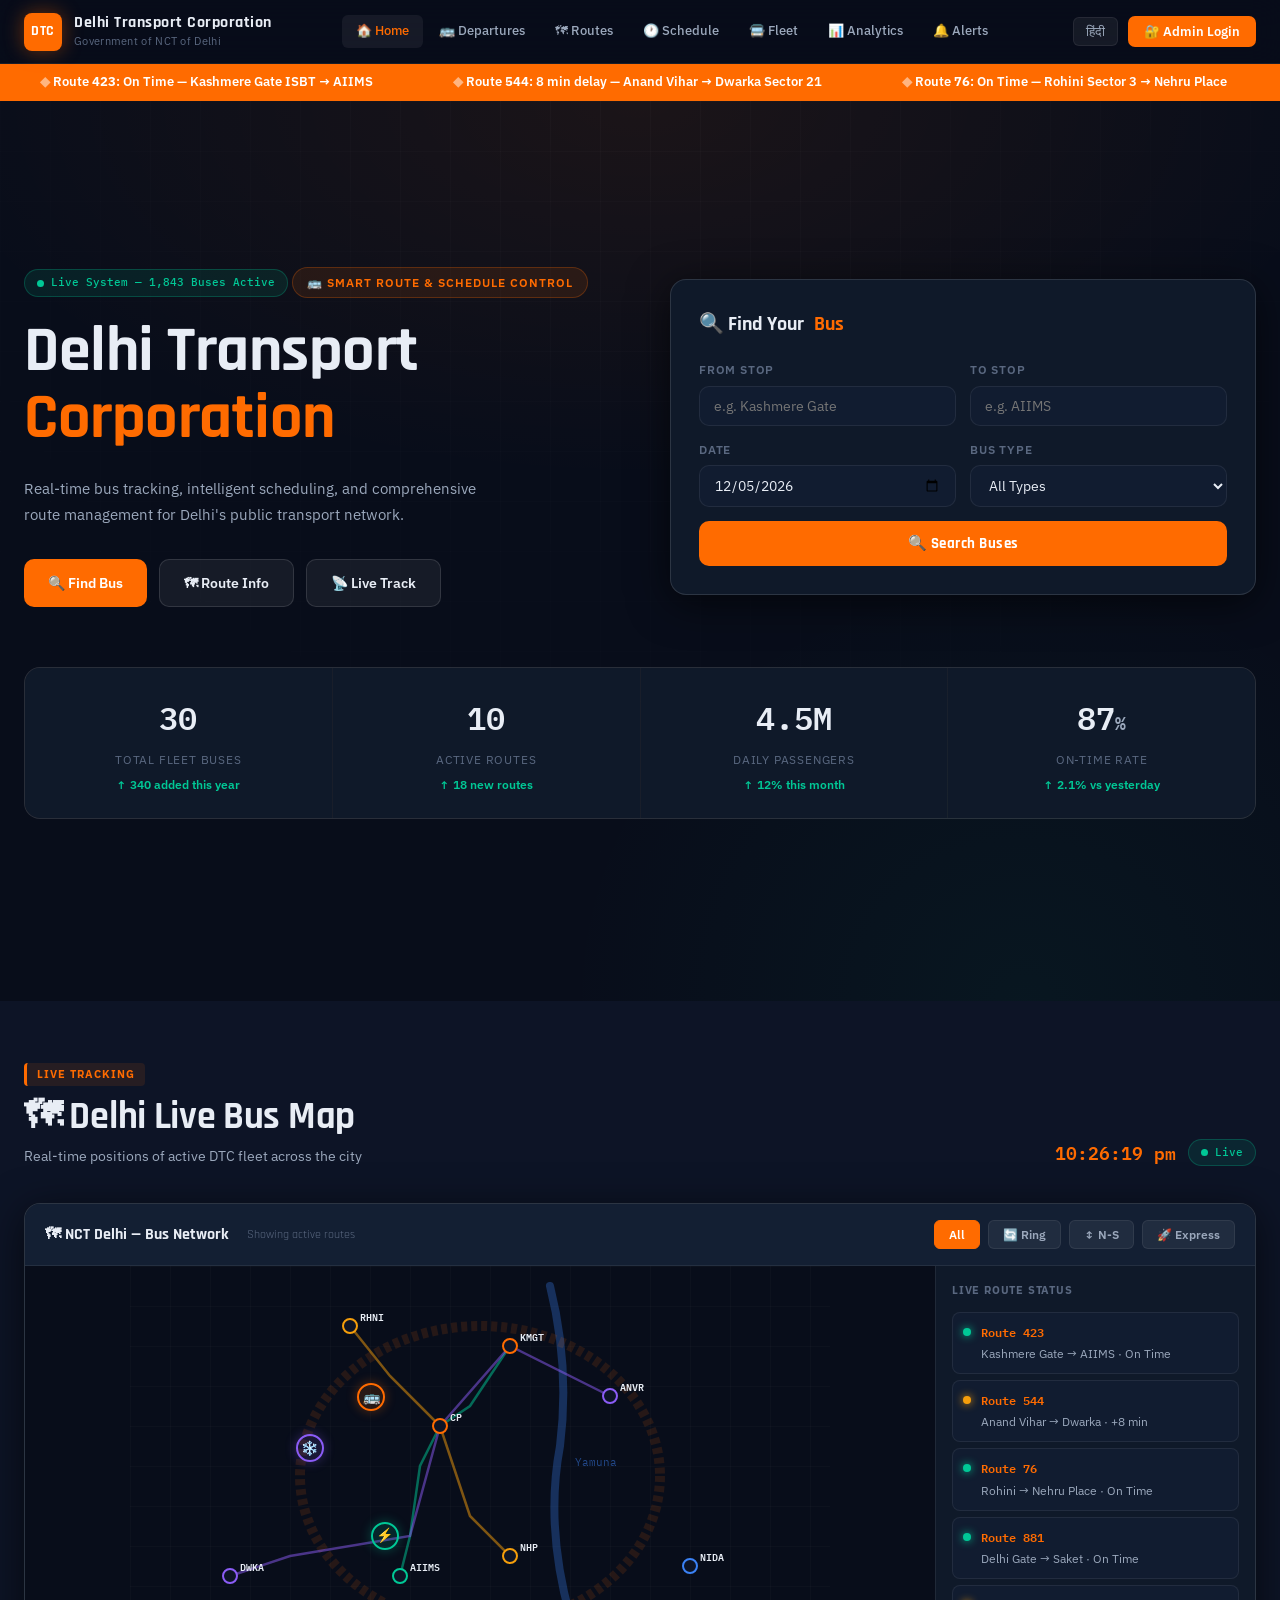
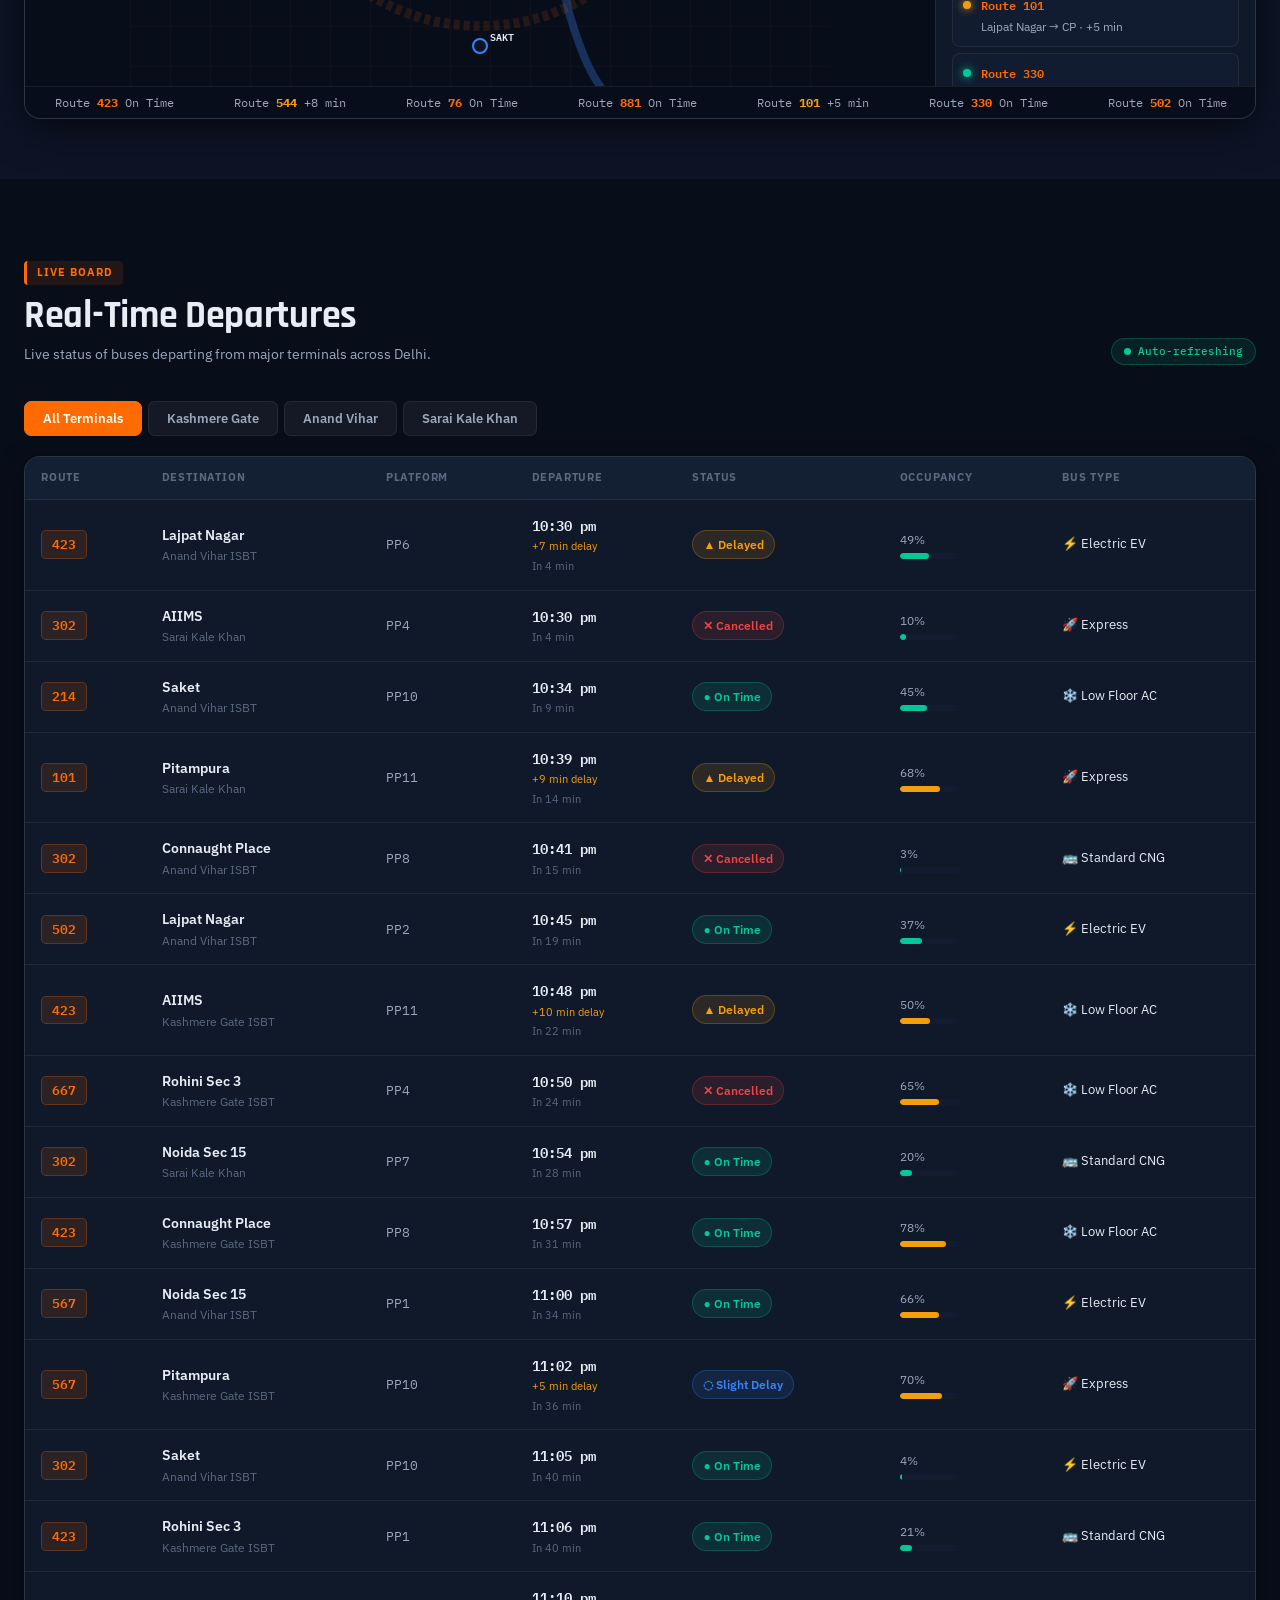
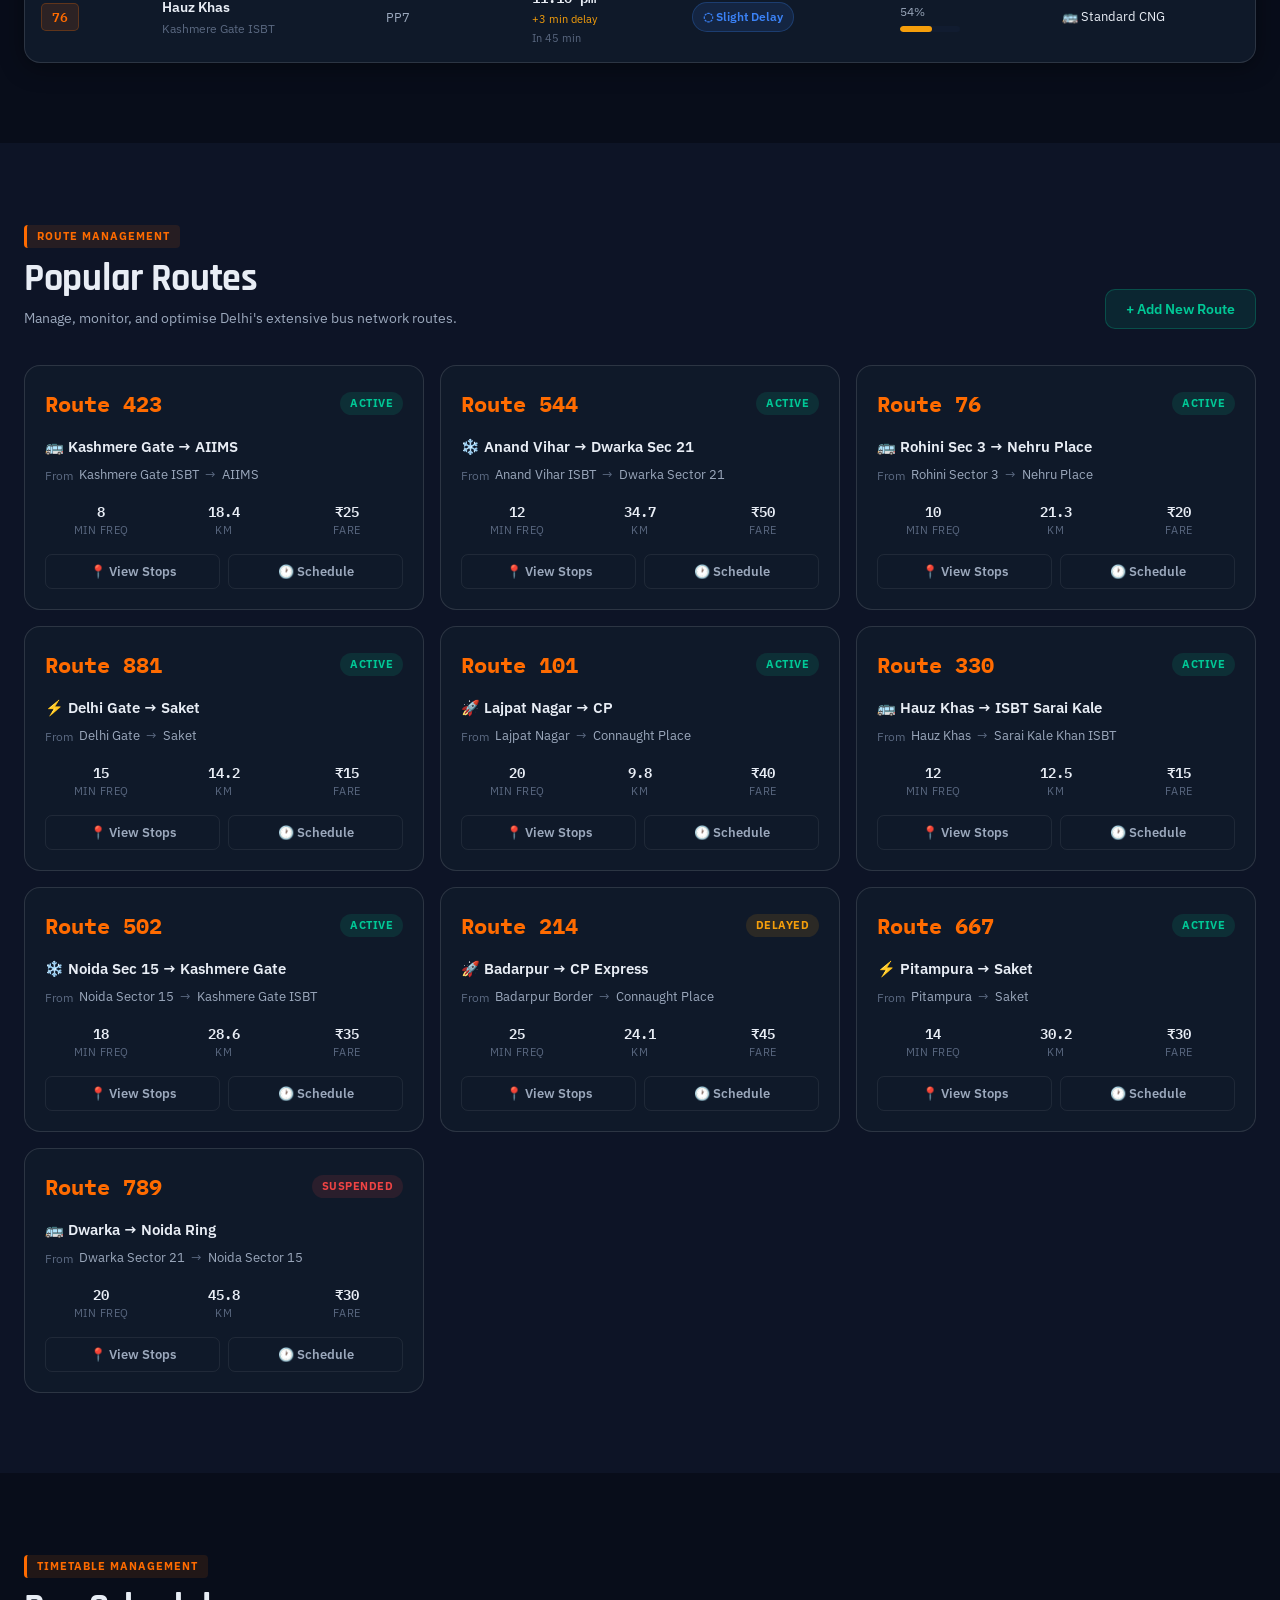
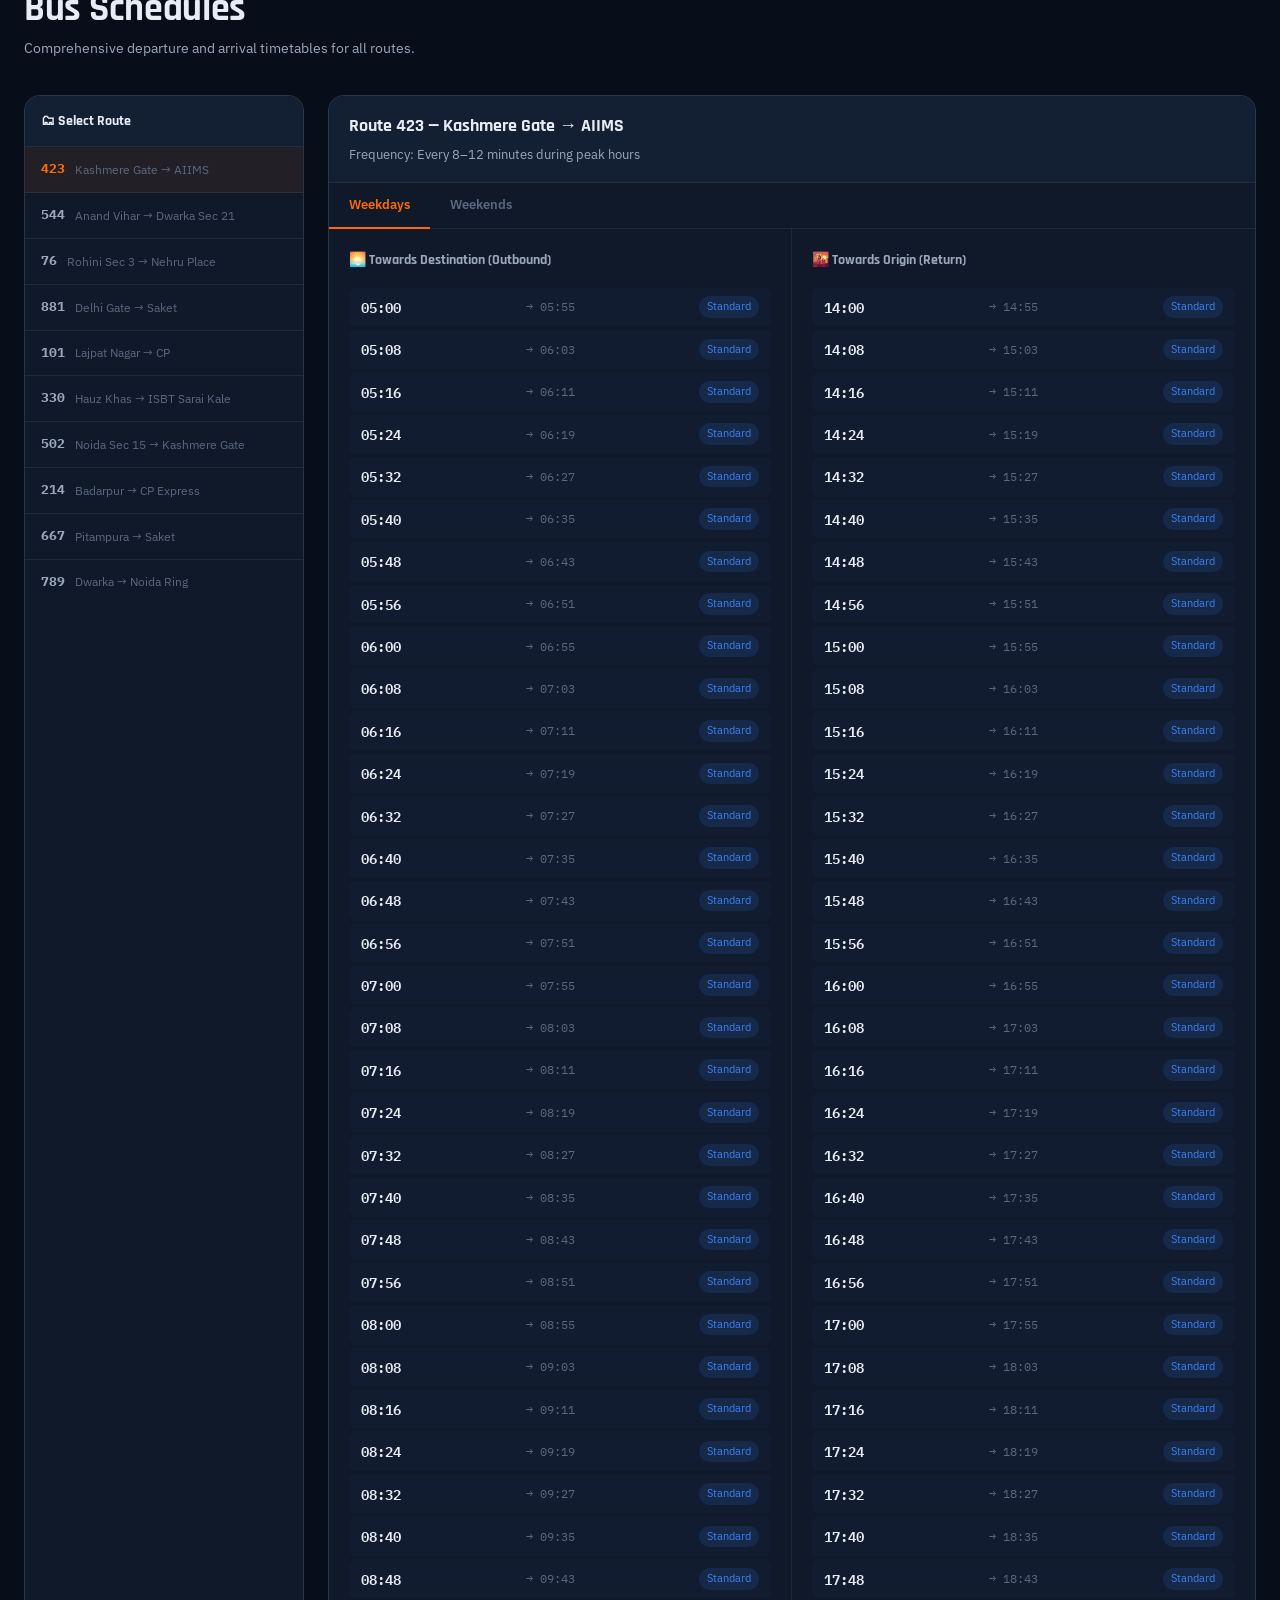
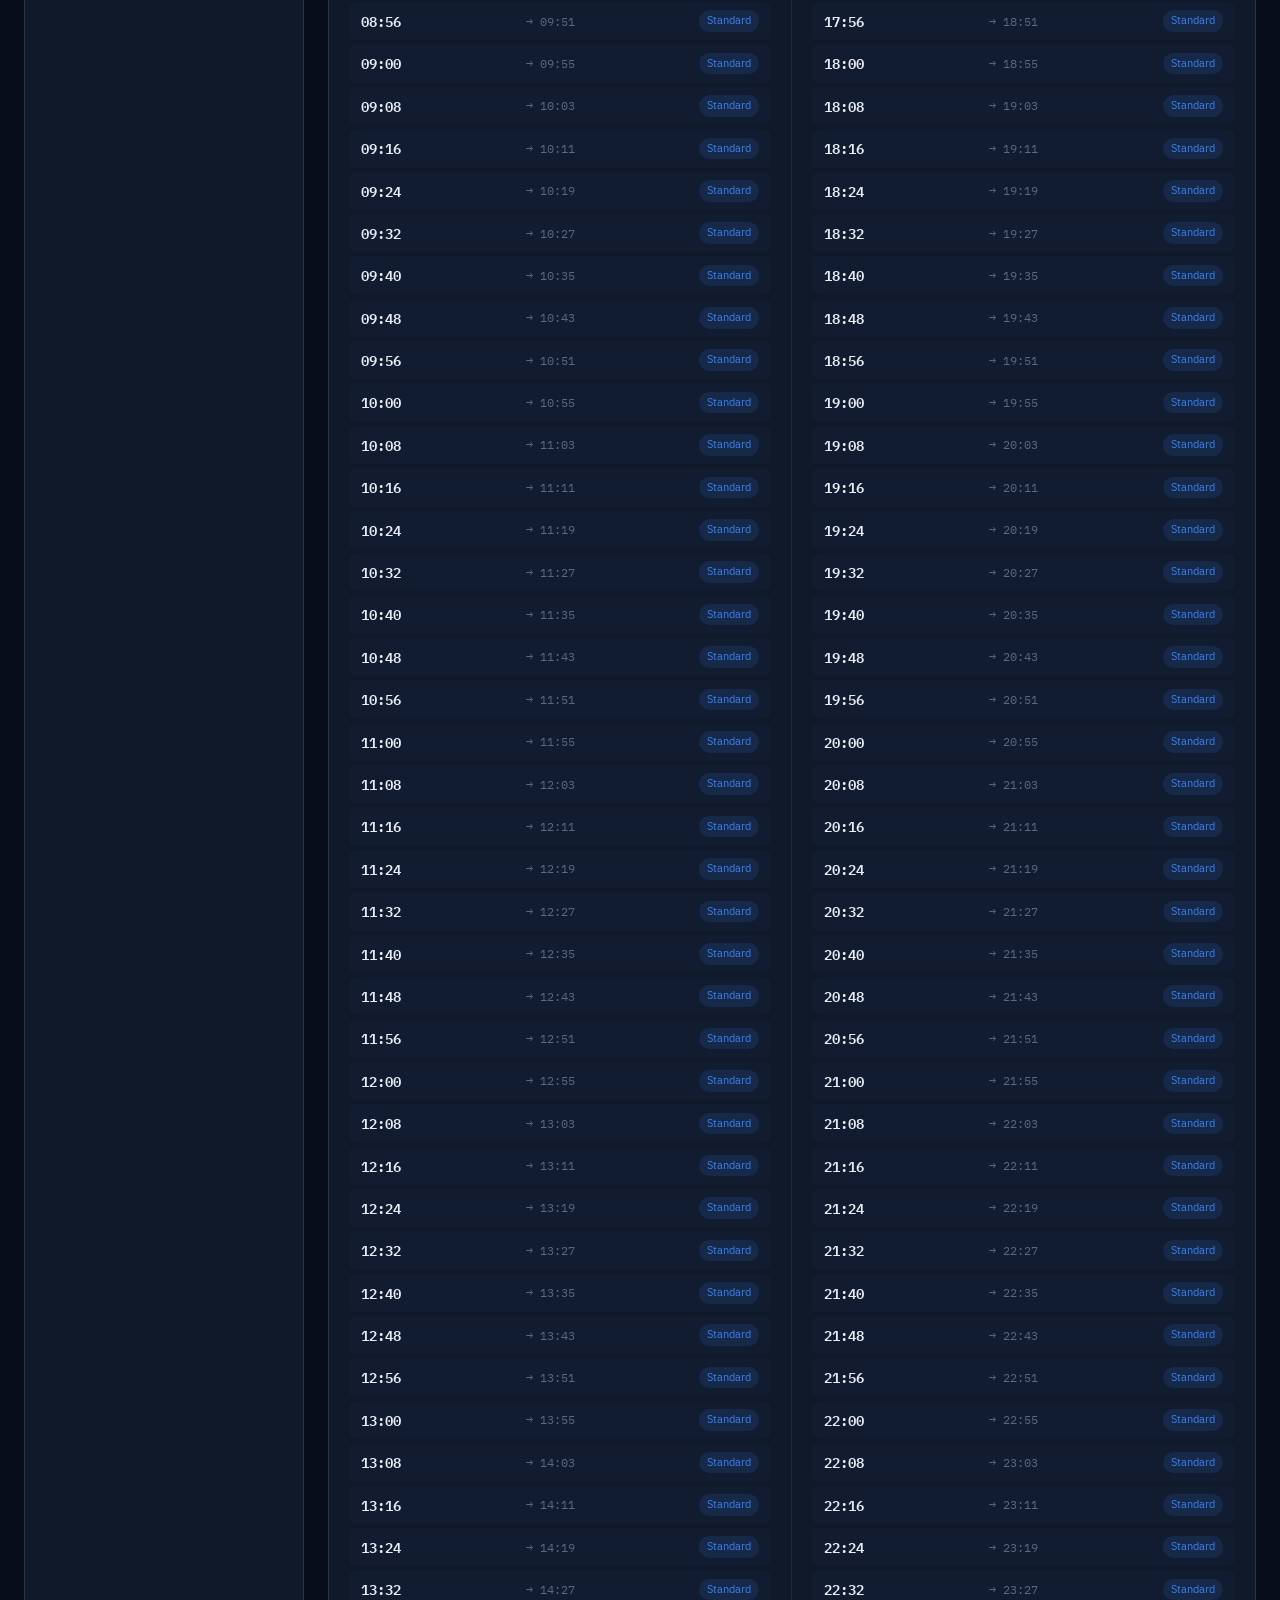
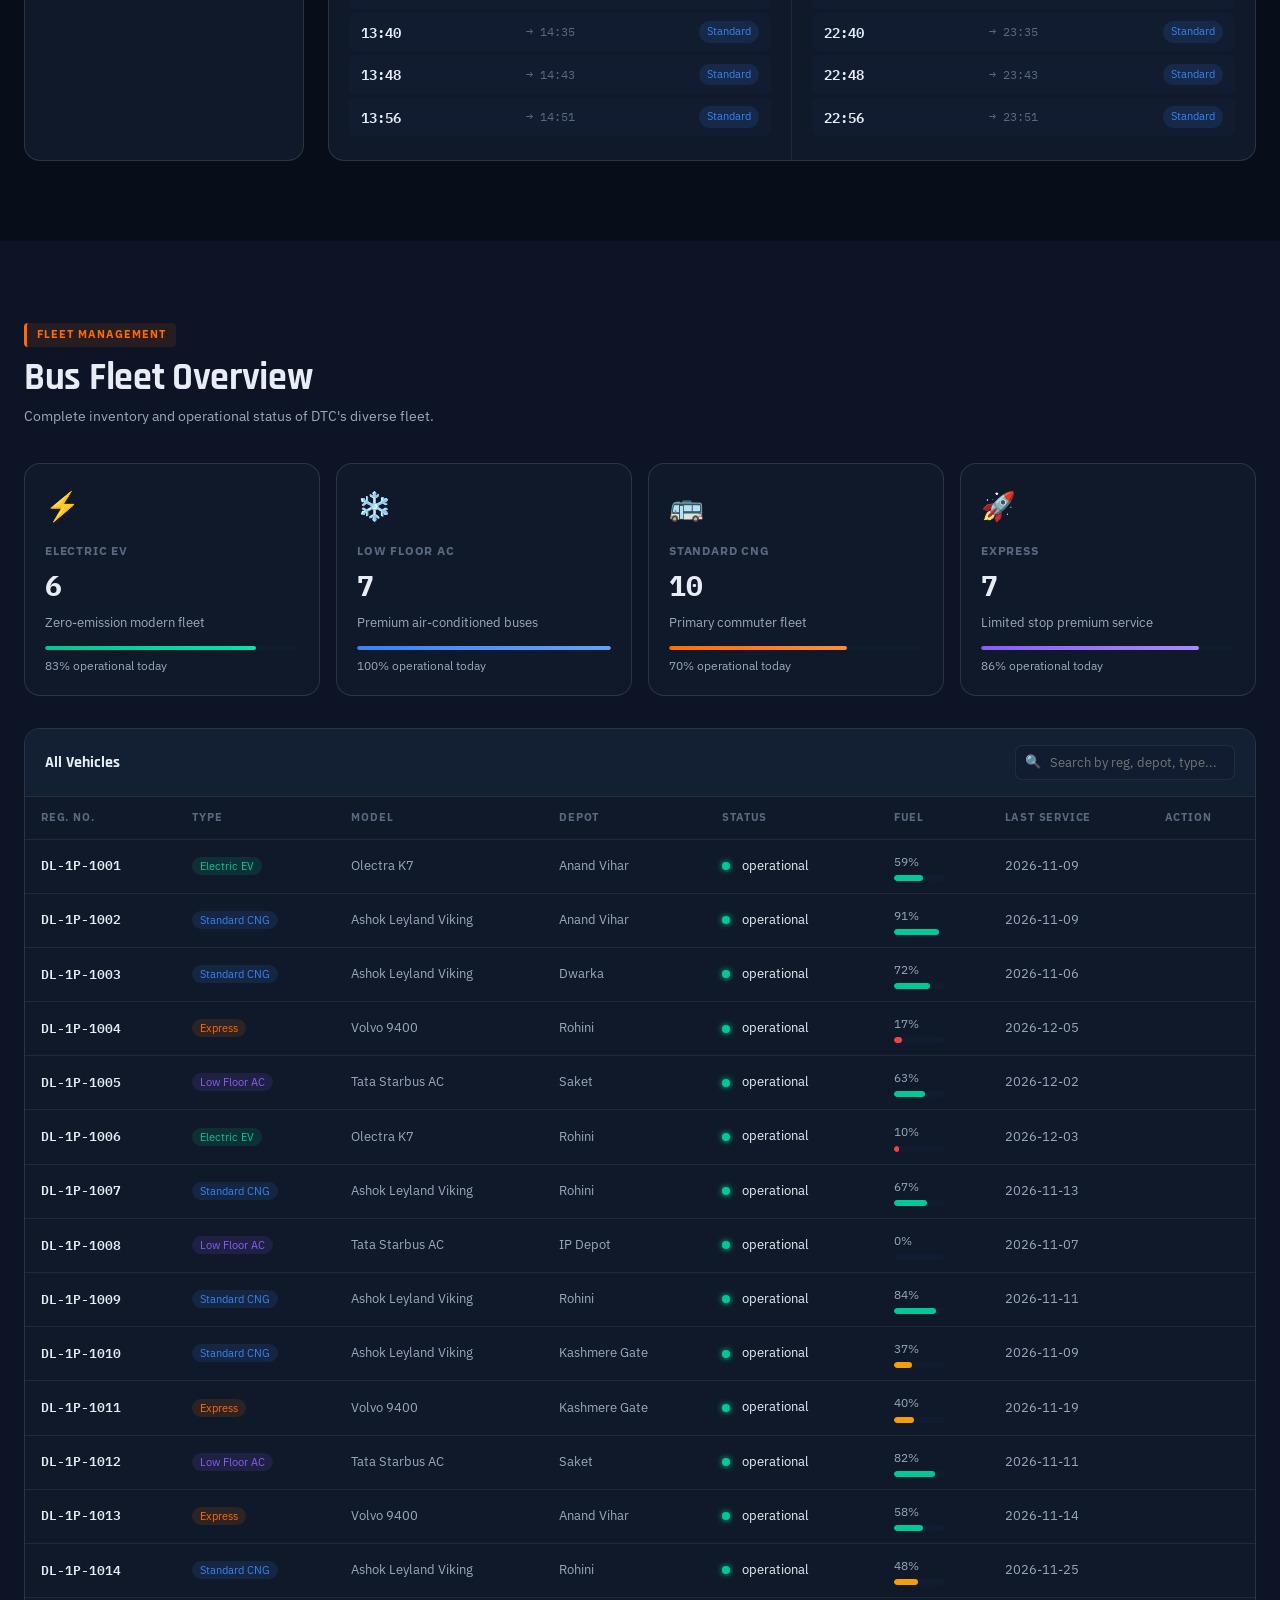
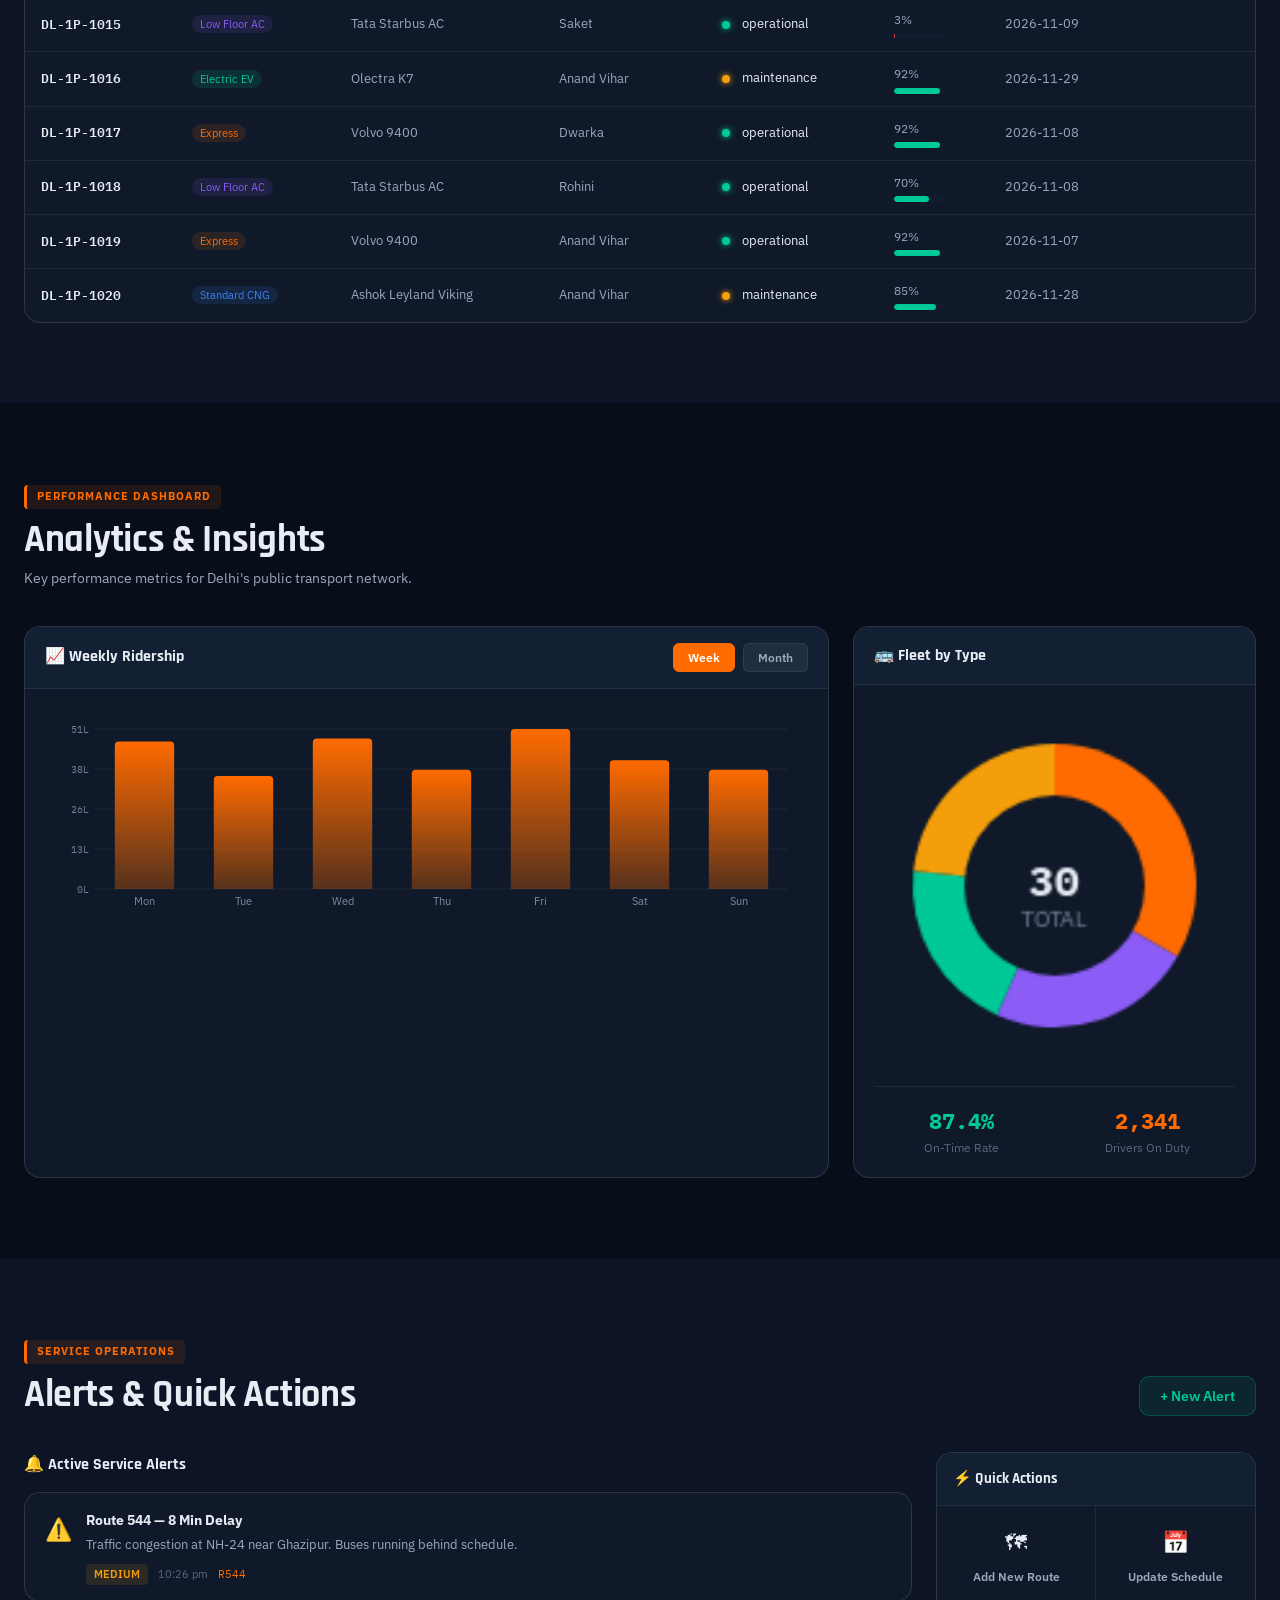
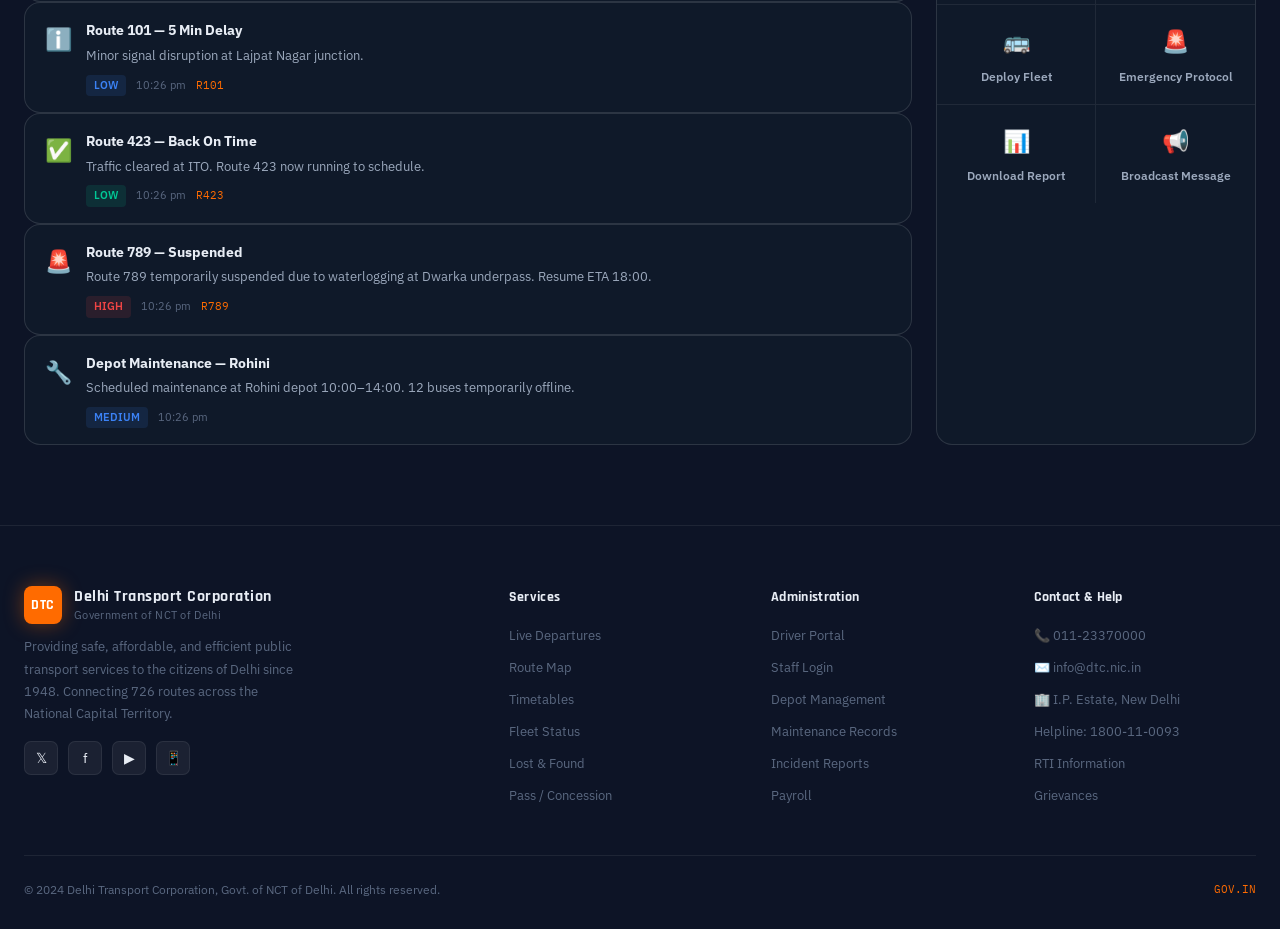
==== index.html @ 0e2fdb9a "Add files via upload" ====
<!DOCTYPE html>
<html lang="en">
<head>
  <meta charset="UTF-8">
  <meta name="viewport" content="width=device-width, initial-scale=1.0">
  <title>DTC — Delhi Transport Corporation | Route & Schedule Management</title>
  <link rel="stylesheet" href="styles.css">
  <link rel="icon" href="data:image/svg+xml,<svg xmlns='http://www.w3.org/2000/svg' viewBox='0 0 32 32'><rect width='32' height='32' rx='6' fill='%23FF6B00'/><text y='24' x='4' font-size='20' font-family='monospace' font-weight='bold' fill='white'>DT</text></svg>">
</head>
<body>

<!-- ── Admin Bar ─────────────────────────────────────────────── -->
<div id="adminBar" class="admin-bar">
  <span>🔓 Admin Mode Active — You have full edit access</span>
  <button class="btn-logout" onclick="logoutAdmin()">Log Out</button>
</div>

<!-- ── Navbar ───────────────────────────────────────────────── -->
<nav class="navbar">
  <div class="container">
    <a href="#hero" class="nav-brand">
      <div class="nav-logo">DTC</div>
      <div class="nav-title">
        <strong>Delhi Transport Corporation</strong>
        <span>Government of NCT of Delhi</span>
      </div>
    </a>

    <ul class="nav-links">
      <li><a href="#hero" class="active">🏠 Home</a></li>
      <li><a href="#departures">🚌 Departures</a></li>
      <li><a href="#routes">🗺 Routes</a></li>
      <li><a href="#schedule">🕐 Schedule</a></li>
      <li><a href="#fleet">🚍 Fleet</a></li>
      <li><a href="#analytics">📊 Analytics</a></li>
      <li><a href="#alerts-section">🔔 Alerts</a></li>
    </ul>

    <div class="nav-actions">
      <button class="btn-lang">हिंदी</button>
      <button class="btn-admin">🔐 Admin Login</button>
      <button class="hamburger" aria-label="Menu">
        <span></span><span></span><span></span>
      </button>
    </div>
  </div>
</nav>

<!-- ── Ticker ───────────────────────────────────────────────── -->
<div class="ticker-wrap" style="margin-top:64px">
  <div class="ticker-inner">
    <span class="ticker-item"><span class="ticker-sep">◆</span> Route <strong>423</strong>: On Time — Kashmere Gate ISBT → AIIMS</span>
    <span class="ticker-item"><span class="ticker-sep">◆</span> Route <strong>544</strong>: 8 min delay — Anand Vihar → Dwarka Sector 21</span>
    <span class="ticker-item"><span class="ticker-sep">◆</span> Route <strong>76</strong>: On Time — Rohini Sector 3 → Nehru Place</span>
    <span class="ticker-item"><span class="ticker-sep">◆</span> Route <strong>881</strong>: On Time — Delhi Gate → Saket</span>
    <span class="ticker-item"><span class="ticker-sep">◆</span> Route <strong>101</strong>: 5 min delay — Lajpat Nagar → Connaught Place</span>
    <span class="ticker-item"><span class="ticker-sep">◆</span> Route <strong>330</strong>: On Time — Hauz Khas → ISBT Sarai Kale Khan</span>
    <!-- duplicate for seamless loop -->
    <span class="ticker-item"><span class="ticker-sep">◆</span> Route <strong>423</strong>: On Time — Kashmere Gate ISBT → AIIMS</span>
    <span class="ticker-item"><span class="ticker-sep">◆</span> Route <strong>544</strong>: 8 min delay — Anand Vihar → Dwarka Sector 21</span>
    <span class="ticker-item"><span class="ticker-sep">◆</span> Route <strong>76</strong>: On Time — Rohini Sector 3 → Nehru Place</span>
    <span class="ticker-item"><span class="ticker-sep">◆</span> Route <strong>881</strong>: On Time — Delhi Gate → Saket</span>
    <span class="ticker-item"><span class="ticker-sep">◆</span> Route <strong>101</strong>: 5 min delay — Lajpat Nagar → Connaught Place</span>
    <span class="ticker-item"><span class="ticker-sep">◆</span> Route <strong>330</strong>: On Time — Hauz Khas → ISBT Sarai Kale Khan</span>
  </div>
</div>

<!-- ── Hero ─────────────────────────────────────────────────── -->
<section id="hero">
  <div class="hero-grid"></div>
  <div class="container hero-content" style="width:100%">
    <div class="hero-inner">
      <!-- Left -->
      <div>
        <div class="live-badge" style="margin-bottom:20px">
          <span class="live-dot"></span>
          Live System — 1,843 Buses Active
        </div>
        <div class="hero-label">🚌 Smart Route &amp; Schedule Control</div>
        <h1 class="hero-title">
          Delhi Transport<br><span>Corporation</span>
        </h1>
        <p class="hero-subtitle"> </p>
        <p class="hero-desc">Real-time bus tracking, intelligent scheduling, and comprehensive route management for Delhi's public transport network.</p>
        <div class="hero-btns">
          <a href="#departures" class="btn-primary">🔍 Find Bus</a>
          <a href="#routes"     class="btn-secondary">🗺 Route Info</a>
          <a href="#map-section" class="btn-secondary">📡 Live Track</a>
        </div>
      </div>

      <!-- Right: Search Card -->
      <div class="hero-search-card">
        <div class="search-card-title">🔍 Find Your <span>Bus</span></div>
        <div class="search-grid">
          <div class="form-group">
            <label class="form-label">From Stop</label>
            <input id="searchFrom" class="form-input" placeholder="e.g. Kashmere Gate" list="stopList">
          </div>
          <div class="form-group">
            <label class="form-label">To Stop</label>
            <input id="searchTo" class="form-input" placeholder="e.g. AIIMS" list="stopList">
          </div>
          <div class="form-group">
            <label class="form-label">Date</label>
            <input type="date" class="form-input" id="searchDate">
          </div>
          <div class="form-group">
            <label class="form-label">Bus Type</label>
            <select id="searchType" class="form-select">
              <option>All Types</option>
              <option>Low Floor AC</option>
              <option>Standard CNG</option>
              <option>Electric EV</option>
              <option>Express</option>
            </select>
          </div>
          <div class="form-group search-full">
            <button id="btnSearch" class="btn-search">🔍 Search Buses</button>
          </div>
        </div>
        <div id="searchResults"></div>
      </div>
    </div>

    <!-- Stats -->
    <div class="hero-stats">
      <div class="stat-item">
        <span class="stat-number" id="count-buses">0</span>
        <div class="stat-label">Total Fleet Buses</div>
        <div class="stat-change">↑ 340 added this year</div>
      </div>
      <div class="stat-item">
        <span class="stat-number" id="count-routes">0</span>
        <div class="stat-label">Active Routes</div>
        <div class="stat-change">↑ 18 new routes</div>
      </div>
      <div class="stat-item">
        <span class="stat-number" id="count-passengers">0</span>
        <div class="stat-label">Daily Passengers</div>
        <div class="stat-change">↑ 12% this month</div>
      </div>
      <div class="stat-item">
        <span class="stat-number">87<span style="font-size:18px;color:var(--text2)">%</span></span>
        <div class="stat-label">On-Time Rate</div>
        <div class="stat-change">↑ 2.1% vs yesterday</div>
      </div>
    </div>
  </div>
</section>

<!-- ── Live Map ──────────────────────────────────────────────── -->
<section id="map-section">
  <div class="container">
    <div class="section-header">
      <div>
        <div class="section-tag">Live Tracking</div>
        <h2 class="section-title">🗺 Delhi Live Bus Map</h2>
        <p class="section-sub">Real-time positions of active DTC fleet across the city</p>
      </div>
      <div style="display:flex;align-items:center;gap:12px">
        <span id="liveTime" style="font-family:var(--font-mono);font-size:18px;color:var(--primary);font-weight:600">--:--:--</span>
        <div class="live-badge"><span class="live-dot"></span>Live</div>
      </div>
    </div>

    <div class="map-container">
      <div class="map-header">
        <div class="map-title">🗺 NCT Delhi — Bus Network <span style="font-size:12px;color:var(--text3);font-weight:400;margin-left:8px">Showing active routes</span></div>
        <div class="map-controls">
          <button class="map-btn active" data-type="all">All</button>
          <button class="map-btn" data-type="ring">🔄 Ring</button>
          <button class="map-btn" data-type="ns">↕ N-S</button>
          <button class="map-btn" data-type="express">🚀 Express</button>
        </div>
      </div>

      <div class="map-body">
        <div id="dtcMap" style="position:relative"></div>
        <div class="map-sidebar">
          <div class="map-sidebar-title">Live Route Status</div>
          <div id="liveRouteList">
            <div class="live-route-item">
              <span class="route-dot dot-green"></span>
              <div>
                <div class="route-item-no">Route 423</div>
                <div class="route-item-info">Kashmere Gate → AIIMS · On Time</div>
              </div>
            </div>
            <div class="live-route-item">
              <span class="route-dot dot-yellow"></span>
              <div>
                <div class="route-item-no">Route 544</div>
                <div class="route-item-info">Anand Vihar → Dwarka · +8 min</div>
              </div>
            </div>
            <div class="live-route-item">
              <span class="route-dot dot-green"></span>
              <div>
                <div class="route-item-no">Route 76</div>
                <div class="route-item-info">Rohini → Nehru Place · On Time</div>
              </div>
            </div>
            <div class="live-route-item">
              <span class="route-dot dot-green"></span>
              <div>
                <div class="route-item-no">Route 881</div>
                <div class="route-item-info">Delhi Gate → Saket · On Time</div>
              </div>
            </div>
            <div class="live-route-item">
              <span class="route-dot dot-yellow"></span>
              <div>
                <div class="route-item-no">Route 101</div>
                <div class="route-item-info">Lajpat Nagar → CP · +5 min</div>
              </div>
            </div>
            <div class="live-route-item">
              <span class="route-dot dot-green"></span>
              <div>
                <div class="route-item-no">Route 330</div>
                <div class="route-item-info">Hauz Khas → SKK ISBT · On Time</div>
              </div>
            </div>
            <div class="live-route-item">
              <span class="route-dot dot-red"></span>
              <div>
                <div class="route-item-no">Route 789</div>
                <div class="route-item-info">Dwarka → Noida · Suspended</div>
              </div>
            </div>
          </div>
        </div>
      </div>

      <!-- Map ticker -->
      <div class="map-ticker">
        <div class="map-ticker-inner">
          <span class="map-ticker-item">Route <b>423</b> On Time</span>
          <span class="map-ticker-item delayed">Route <b>544</b> +8 min</span>
          <span class="map-ticker-item">Route <b>76</b> On Time</span>
          <span class="map-ticker-item">Route <b>881</b> On Time</span>
          <span class="map-ticker-item delayed">Route <b>101</b> +5 min</span>
          <span class="map-ticker-item">Route <b>330</b> On Time</span>
          <span class="map-ticker-item">Route <b>502</b> On Time</span>
          <span class="map-ticker-item">Route <b>667</b> On Time</span>
          <span class="map-ticker-item">Route <b>423</b> On Time</span>
          <span class="map-ticker-item delayed">Route <b>544</b> +8 min</span>
          <span class="map-ticker-item">Route <b>76</b> On Time</span>
          <span class="map-ticker-item">Route <b>881</b> On Time</span>
        </div>
      </div>
    </div>
  </div>
</section>

<!-- ── Departures ─────────────────────────────────────────────── -->
<section id="departures">
  <div class="container">
    <div class="section-header">
      <div>
        <div class="section-tag">Live Board</div>
        <h2 class="section-title">Real-Time Departures</h2>
        <p class="section-sub">Live status of buses departing from major terminals across Delhi.</p>
      </div>
      <div class="live-badge"><span class="live-dot"></span>Auto-refreshing</div>
    </div>

    <div class="tab-bar">
      <button class="tab-btn active" data-tab="All Terminals">All Terminals</button>
      <button class="tab-btn" data-tab="Kashmere Gate ISBT">Kashmere Gate</button>
      <button class="tab-btn" data-tab="Anand Vihar ISBT">Anand Vihar</button>
      <button class="tab-btn" data-tab="Sarai Kale Khan">Sarai Kale Khan</button>
    </div>

    <div class="dep-table-wrap">
      <table class="dep-table">
        <thead>
          <tr>
            <th>Route</th>
            <th>Destination</th>
            <th>Platform</th>
            <th>Departure</th>
            <th>Status</th>
            <th>Occupancy</th>
            <th>Bus Type</th>
          </tr>
        </thead>
        <tbody id="depTableBody">
          <tr><td colspan="7" style="text-align:center;padding:40px;color:var(--text3)">
            <div class="loading-spinner"></div>
          </td></tr>
        </tbody>
      </table>
    </div>
  </div>
</section>

<!-- ── Routes ────────────────────────────────────────────────── -->
<section id="routes">
  <div class="container">
    <div class="section-header">
      <div>
        <div class="section-tag">Route Management</div>
        <h2 class="section-title">Popular Routes</h2>
        <p class="section-sub">Manage, monitor, and optimise Delhi's extensive bus network routes.</p>
      </div>
      <button id="btnAddRoute" class="btn-add">+ Add New Route</button>
    </div>

    <div id="routesGrid" class="routes-grid">
      <div style="grid-column:1/-1;text-align:center;padding:40px">
        <div class="loading-spinner"></div>
      </div>
    </div>
  </div>
</section>

<!-- ── Schedule ───────────────────────────────────────────────── -->
<section id="schedule">
  <div class="container">
    <div class="section-header">
      <div>
        <div class="section-tag">Timetable Management</div>
        <h2 class="section-title">Bus Schedules</h2>
        <p class="section-sub">Comprehensive departure and arrival timetables for all routes.</p>
      </div>
    </div>

    <div class="schedule-wrap">
      <!-- Route Selector -->
      <div class="schedule-selector">
        <div class="schedule-selector-head">🗂 Select Route</div>
        <div id="scheduleRouteList"></div>
      </div>

      <!-- Schedule Panel -->
      <div class="schedule-panel">
        <div class="schedule-panel-head">
          <div class="schedule-panel-title" id="schedulePanelTitle">Route 423 — Kashmere Gate → AIIMS</div>
          <div class="schedule-panel-sub" id="schedulePanelSub">Frequency: Every 8–12 minutes during peak hours</div>
        </div>

        <div class="schedule-tabs">
          <div class="schedule-tab active" data-day="weekdays">Weekdays</div>
          <div class="schedule-tab" data-day="weekends">Weekends</div>
        </div>

        <div class="schedule-grid-wrap">
          <div class="schedule-col">
            <div class="schedule-col-title">🌅 Towards Destination (Outbound)</div>
            <div id="schedSouthbound"></div>
          </div>
          <div class="schedule-col">
            <div class="schedule-col-title">🌇 Towards Origin (Return)</div>
            <div id="schedNorthbound"></div>
          </div>
        </div>
      </div>
    </div>
  </div>
</section>

<!-- ── Fleet ──────────────────────────────────────────────────── -->
<section id="fleet">
  <div class="container">
    <div class="section-header">
      <div>
        <div class="section-tag">Fleet Management</div>
        <h2 class="section-title">Bus Fleet Overview</h2>
        <p class="section-sub">Complete inventory and operational status of DTC's diverse fleet.</p>
      </div>
    </div>

    <!-- Fleet Summary Cards -->
    <div id="fleetSummary" class="fleet-summary"></div>

    <!-- Bus Table -->
    <div class="fleet-table-wrap">
      <div class="fleet-table-header">
        <div class="fleet-table-title">All Vehicles</div>
        <div class="search-input-wrap">
          <input id="busSearch" type="text" placeholder="Search by reg, depot, type...">
        </div>
      </div>
      <div style="overflow-x:auto">
        <table class="bus-table">
          <thead>
            <tr>
              <th>Reg. No.</th>
              <th>Type</th>
              <th>Model</th>
              <th>Depot</th>
              <th>Status</th>
              <th>Fuel</th>
              <th>Last Service</th>
              <th>Action</th>
            </tr>
          </thead>
          <tbody id="busTableBody"></tbody>
        </table>
      </div>
    </div>
  </div>
</section>

<!-- ── Analytics ─────────────────────────────────────────────── -->
<section id="analytics">
  <div class="container">
    <div class="section-header">
      <div>
        <div class="section-tag">Performance Dashboard</div>
        <h2 class="section-title">Analytics &amp; Insights</h2>
        <p class="section-sub">Key performance metrics for Delhi's public transport network.</p>
      </div>
    </div>

    <div class="analytics-grid">
      <!-- Bar Chart -->
      <div class="analytics-card">
        <div class="analytics-card-head">
          <div class="analytics-card-title">📈 Weekly Ridership</div>
          <div style="display:flex;gap:8px">
            <button class="map-btn active">Week</button>
            <button class="map-btn">Month</button>
          </div>
        </div>
        <div class="analytics-card-body">
          <canvas id="ridershipChart" height="220"></canvas>
        </div>
      </div>

      <!-- Donut Chart -->
      <div class="analytics-card">
        <div class="analytics-card-head">
          <div class="analytics-card-title">🚌 Fleet by Type</div>
        </div>
        <div class="analytics-card-body">
          <div class="donut-wrap">
            <canvas id="donutChart" width="140" height="140" style="flex-shrink:0"></canvas>
            <div class="donut-legend" id="donutLegend"></div>
          </div>

          <!-- Mini stats -->
          <div style="display:grid;grid-template-columns:1fr 1fr;gap:12px;margin-top:20px;border-top:1px solid var(--border);padding-top:16px">
            <div style="text-align:center">
              <div style="font-family:var(--font-mono);font-size:22px;font-weight:700;color:var(--green)">87.4%</div>
              <div style="font-size:12px;color:var(--text3)">On-Time Rate</div>
            </div>
            <div style="text-align:center">
              <div style="font-family:var(--font-mono);font-size:22px;font-weight:700;color:var(--primary)">2,341</div>
              <div style="font-size:12px;color:var(--text3)">Drivers On Duty</div>
            </div>
          </div>
        </div>
      </div>
    </div>
  </div>
</section>

<!-- ── Alerts ─────────────────────────────────────────────────── -->
<section id="alerts-section">
  <div class="container">
    <div class="section-header">
      <div>
        <div class="section-tag">Service Operations</div>
        <h2 class="section-title">Alerts &amp; Quick Actions</h2>
      </div>
      <button id="btnNewAlert" class="btn-add">+ New Alert</button>
    </div>

    <div class="alerts-layout">
      <!-- Active Alerts -->
      <div>
        <div style="font-family:var(--font-head);font-size:16px;font-weight:700;margin-bottom:14px">
          🔔 Active Service Alerts
        </div>
        <div id="alertsList"></div>
      </div>

      <!-- Quick Actions -->
      <div class="quick-actions">
        <div class="qa-head">⚡ Quick Actions</div>
        <div class="qa-grid">
          <div class="qa-item" onclick="document.getElementById('btnAddRoute').click()">
            <div class="qa-icon">🗺</div>
            <div class="qa-label">Add New Route</div>
          </div>
          <div class="qa-item" onclick="document.querySelector('#schedule')?.scrollIntoView({behavior:'scroll'})">
            <div class="qa-icon">📅</div>
            <div class="qa-label">Update Schedule</div>
          </div>
          <div class="qa-item" onclick="showToast('Fleet deployment panel — Coming soon','info')">
            <div class="qa-icon">🚌</div>
            <div class="qa-label">Deploy Fleet</div>
          </div>
          <div class="qa-item" onclick="showToast('Emergency protocol activated 🚨','error')">
            <div class="qa-icon">🚨</div>
            <div class="qa-label">Emergency Protocol</div>
          </div>
          <div class="qa-item" onclick="showToast('Generating report...','info')">
            <div class="qa-icon">📊</div>
            <div class="qa-label">Download Report</div>
          </div>
          <div class="qa-item" onclick="document.getElementById('btnNewAlert').click()">
            <div class="qa-icon">📢</div>
            <div class="qa-label">Broadcast Message</div>
          </div>
        </div>
      </div>
    </div>
  </div>
</section>

<!-- ── Footer ──────────────────────────────────────────────── -->
<footer>
  <div class="container">
    <div class="footer-grid">
      <div class="footer-brand">
        <div class="nav-brand" style="margin-bottom:0">
          <div class="nav-logo">DTC</div>
          <div class="nav-title">
            <strong>Delhi Transport Corporation</strong>
            <span>Government of NCT of Delhi</span>
          </div>
        </div>
        <p>Providing safe, affordable, and efficient public transport services to the citizens of Delhi since 1948. Connecting 726 routes across the National Capital Territory.</p>
        <div class="footer-social">
          <div class="social-btn">𝕏</div>
          <div class="social-btn">f</div>
          <div class="social-btn">▶</div>
          <div class="social-btn">📱</div>
        </div>
      </div>

      <div class="footer-col">
        <h4>Services</h4>
        <ul>
          <li><a href="#departures">Live Departures</a></li>
          <li><a href="#routes">Route Map</a></li>
          <li><a href="#schedule">Timetables</a></li>
          <li><a href="#fleet">Fleet Status</a></li>
          <li><a href="#">Lost &amp; Found</a></li>
          <li><a href="#">Pass / Concession</a></li>
        </ul>
      </div>

      <div class="footer-col">
        <h4>Administration</h4>
        <ul>
          <li><a href="#">Driver Portal</a></li>
          <li><a href="#">Staff Login</a></li>
          <li><a href="#">Depot Management</a></li>
          <li><a href="#">Maintenance Records</a></li>
          <li><a href="#">Incident Reports</a></li>
          <li><a href="#">Payroll</a></li>
        </ul>
      </div>

      <div class="footer-col">
        <h4>Contact &amp; Help</h4>
        <ul>
          <li><a href="tel:01123370000">📞 011-23370000</a></li>
          <li><a href="mailto:info@dtc.nic.in">✉️ info@dtc.nic.in</a></li>
          <li><a href="#">🏢 I.P. Estate, New Delhi</a></li>
          <li><a href="#">Helpline: 1800-11-0093</a></li>
          <li><a href="#">RTI Information</a></li>
          <li><a href="#">Grievances</a></li>
        </ul>
      </div>
    </div>

    <div class="footer-bottom">
      <span>© 2024 Delhi Transport Corporation, Govt. of NCT of Delhi. All rights reserved.</span>
      <span style="color:var(--primary);font-family:var(--font-mono);font-size:11px">GOV.IN</span>
    </div>
  </div>
</footer>

<!-- ── Admin Login Modal ────────────────────────────────────── -->
<div id="adminModalOverlay" class="modal-overlay">
  <div class="modal" style="max-width:400px">
    <div class="modal-header">
      <div class="modal-title">Admin Login</div>
      <button class="modal-close" data-modal="adminModal">✕</button>
    </div>
    <div class="modal-body">
      <div class="admin-logo">
        <div class="nav-logo" style="width:56px;height:56px;font-size:18px;margin:0 auto 10px">DTC</div>
        <p>Secure Administrator Access<br>
          <span style="font-size:11px;color:var(--text3);font-family:var(--font-mono)">demo: admin / dtc2024</span>
        </p>
      </div>
      <div class="form-row">
        <label>Username</label>
        <input id="adminUser" type="text" placeholder="Enter username" value="admin">
      </div>
      <div class="form-row">
        <label>Password</label>
        <input id="adminPass" type="password" placeholder="Enter password" value="dtc2024">
      </div>
      <button id="btnAdminLogin" class="btn-login">🔐 Sign In</button>
    </div>
  </div>
</div>

<!-- ── Route CRUD Modal ─────────────────────────────────────── -->
<div id="routeModalOverlay" class="modal-overlay">
  <div class="modal modal-wide">
    <div class="modal-header">
      <div class="modal-title" id="routeModalTitle">Add New Route</div>
      <button class="modal-close" data-modal="routeModal">✕</button>
    </div>
    <div class="modal-body">
      <div id="routeForm"></div>
    </div>
  </div>
</div>

<!-- ── Alert Modal ─────────────────────────────────────────── -->
<div id="alertModalOverlay" class="modal-overlay">
  <div class="modal" style="max-width:460px">
    <div class="modal-header">
      <div class="modal-title">Post New Alert</div>
      <button class="modal-close" data-modal="alertModal">✕</button>
    </div>
    <div class="modal-body">
      <div id="alertForm"></div>
    </div>
  </div>
</div>

<!-- ── Toast Container ─────────────────────────────────────── -->
<div id="toastWrap" class="toast-wrap"></div>

<!-- ── Datalist for stops ──────────────────────────────────── -->
<datalist id="stopList">
  <option value="Kashmere Gate ISBT">
  <option value="Connaught Place">
  <option value="AIIMS">
  <option value="Anand Vihar ISBT">
  <option value="Dwarka Sector 21">
  <option value="Saket">
  <option value="Rohini Sector 3">
  <option value="Nehru Place">
  <option value="Sarai Kale Khan ISBT">
  <option value="Hauz Khas">
  <option value="Lajpat Nagar">
  <option value="Delhi Gate">
  <option value="Noida Sector 15">
  <option value="Pitampura">
  <option value="Badarpur Border">
</datalist>

<!-- ── Scripts ────────────────────────────────────────────── -->
<script src="db.js"></script>
<script src="app.js"></script>
<script>
  // Set today's date in search
  document.getElementById('searchDate').valueAsDate = new Date();
</script>
</body>
</html>
---- styles.css ----
/* ── Google Fonts ──────────────────────────────────────────────── */
@import url('https://fonts.googleapis.com/css2?family=Rajdhani:wght@400;500;600;700&family=IBM+Plex+Mono:wght@400;500;600&family=IBM+Plex+Sans:wght@300;400;500;600&display=swap');

/* ── CSS Variables ─────────────────────────────────────────────── */
:root {
  --bg:         #080d1a;
  --bg2:        #0d1426;
  --bg3:        #111c30;
  --card:       #0f1929;
  --card2:      #131f33;
  --border:     rgba(255,255,255,0.07);
  --border2:    rgba(255,255,255,0.12);
  --primary:    #FF6B00;
  --primary2:   #FF8C38;
  --green:      #00C896;
  --green2:     #00e6ac;
  --blue:       #3B82F6;
  --yellow:     #F59E0B;
  --red:        #EF4444;
  --purple:     #8B5CF6;
  --text:       #E8EDF5;
  --text2:      #9BA8BC;
  --text3:      #5A6880;
  --font-head:  'Rajdhani', sans-serif;
  --font-mono:  'IBM Plex Mono', monospace;
  --font-body:  'IBM Plex Sans', sans-serif;
  --radius:     10px;
  --radius2:    16px;
  --shadow:     0 4px 24px rgba(0,0,0,0.4);
  --shadow2:    0 8px 40px rgba(0,0,0,0.6);
  --transition: all 0.25s cubic-bezier(0.4,0,0.2,1);
}

/* ── Reset & Base ──────────────────────────────────────────────── */
*, *::before, *::after { box-sizing: border-box; margin: 0; padding: 0; }

html { scroll-behavior: smooth; }

body {
  background: var(--bg);
  color: var(--text);
  font-family: var(--font-body);
  font-size: 15px;
  line-height: 1.6;
  overflow-x: hidden;
}

::-webkit-scrollbar { width: 6px; }
::-webkit-scrollbar-track { background: var(--bg2); }
::-webkit-scrollbar-thumb { background: var(--bg3); border-radius: 99px; }
::-webkit-scrollbar-thumb:hover { background: var(--primary); }

a { color: inherit; text-decoration: none; }
button { cursor: pointer; border: none; background: none; font-family: var(--font-body); }
input, select, textarea { font-family: var(--font-body); }

/* ── Layout ────────────────────────────────────────────────────── */
.container { max-width: 1280px; margin: 0 auto; padding: 0 24px; }
section { padding: 80px 0; }

/* ── Navbar ────────────────────────────────────────────────────── */
.navbar {
  position: fixed; top: 0; left: 0; right: 0; z-index: 1000;
  background: rgba(8,13,26,0.92);
  backdrop-filter: blur(16px);
  border-bottom: 1px solid var(--border);
  height: 64px;
  display: flex; align-items: center;
}

.navbar .container {
  display: flex; align-items: center; gap: 0; width: 100%;
  max-width: 1280px; margin: 0 auto; padding: 0 24px;
}

.nav-brand {
  display: flex; align-items: center; gap: 12px;
  text-decoration: none; color: var(--text); flex-shrink: 0;
}

.nav-logo {
  width: 38px; height: 38px; border-radius: 8px;
  background: var(--primary);
  display: flex; align-items: center; justify-content: center;
  font-family: var(--font-head); font-weight: 700; font-size: 14px;
  color: white; letter-spacing: 0.5px;
  box-shadow: 0 0 20px rgba(255,107,0,0.4);
}

.nav-title { line-height: 1.1; }
.nav-title strong { display: block; font-family: var(--font-head); font-size: 16px; font-weight: 700; letter-spacing: 0.5px; }
.nav-title span { font-size: 11px; color: var(--text3); letter-spacing: 0.3px; }

.nav-links {
  display: flex; align-items: center; gap: 2px;
  list-style: none; margin: 0 auto; padding: 0;
}

.nav-links a {
  display: flex; align-items: center; gap: 6px;
  padding: 6px 14px; border-radius: 6px;
  font-size: 13px; font-weight: 500; color: var(--text2);
  transition: var(--transition);
  white-space: nowrap;
}
.nav-links a:hover, .nav-links a.active {
  color: var(--text); background: rgba(255,255,255,0.06);
}
.nav-links a.active { color: var(--primary); }

.nav-actions { display: flex; align-items: center; gap: 10px; flex-shrink: 0; }

.btn-lang {
  padding: 5px 12px; border-radius: 6px;
  background: rgba(255,255,255,0.06); border: 1px solid var(--border);
  color: var(--text2); font-size: 13px; font-weight: 500;
  transition: var(--transition);
}
.btn-lang:hover { color: var(--text); border-color: var(--border2); }

.btn-admin {
  padding: 7px 16px; border-radius: 7px;
  background: var(--primary); color: white;
  font-size: 13px; font-weight: 600;
  transition: var(--transition);
}
.btn-admin:hover { background: var(--primary2); box-shadow: 0 0 20px rgba(255,107,0,0.4); }

.hamburger { display: none; flex-direction: column; gap: 5px; padding: 4px; }
.hamburger span { width: 22px; height: 2px; background: var(--text2); border-radius: 2px; transition: var(--transition); }

/* ── Live Badge ─────────────────────────────────────────────────── */
.live-badge {
  display: inline-flex; align-items: center; gap: 7px;
  padding: 4px 12px; border-radius: 99px;
  background: rgba(0,200,150,0.1); border: 1px solid rgba(0,200,150,0.25);
  font-family: var(--font-mono); font-size: 11px; color: var(--green); font-weight: 500;
}
.live-dot {
  width: 7px; height: 7px; border-radius: 50%;
  background: var(--green);
  animation: pulse-dot 1.5s ease-in-out infinite;
}
@keyframes pulse-dot {
  0%, 100% { opacity: 1; box-shadow: 0 0 0 0 rgba(0,200,150,0.5); }
  50% { opacity: 0.7; box-shadow: 0 0 0 5px rgba(0,200,150,0); }
}

/* ── Hero ──────────────────────────────────────────────────────── */
#hero {
  min-height: 100vh;
  padding-top: 64px;
  position: relative;
  display: flex; align-items: center;
  background: radial-gradient(ellipse 80% 60% at 50% 0%, rgba(255,107,0,0.08) 0%, transparent 70%),
              radial-gradient(ellipse 60% 80% at 80% 100%, rgba(0,200,150,0.05) 0%, transparent 60%),
              var(--bg);
  overflow: hidden;
}

.hero-grid {
  position: absolute; inset: 0;
  background-image: linear-gradient(rgba(255,255,255,0.02) 1px, transparent 1px),
                    linear-gradient(90deg, rgba(255,255,255,0.02) 1px, transparent 1px);
  background-size: 50px 50px;
  mask-image: radial-gradient(ellipse 80% 100% at 50% 0%, black, transparent);
}

.hero-content { position: relative; z-index: 1; }

.hero-inner {
  display: grid; grid-template-columns: 1fr 1fr; gap: 60px; align-items: center;
}

.hero-label {
  display: inline-flex; align-items: center; gap: 8px;
  padding: 5px 14px; border-radius: 99px;
  background: rgba(255,107,0,0.1); border: 1px solid rgba(255,107,0,0.25);
  font-size: 12px; font-weight: 600; color: var(--primary); letter-spacing: 1px; text-transform: uppercase;
  margin-bottom: 20px;
}

.hero-title {
  font-family: var(--font-head); font-size: clamp(40px,5vw,64px); font-weight: 700;
  line-height: 1.05; letter-spacing: -0.5px;
  margin-bottom: 12px;
}
.hero-title span { color: var(--primary); }

.hero-subtitle {
  font-family: var(--font-head); font-size: 18px; font-weight: 400;
  color: var(--text2); letter-spacing: 0.3px; margin-bottom: 24px;
}

.hero-desc { color: var(--text2); font-size: 15px; max-width: 480px; margin-bottom: 32px; line-height: 1.7; }

.hero-btns { display: flex; gap: 12px; flex-wrap: wrap; }

.btn-primary {
  display: inline-flex; align-items: center; gap: 8px;
  padding: 12px 24px; border-radius: var(--radius);
  background: var(--primary); color: white;
  font-weight: 600; font-size: 14px; transition: var(--transition);
}
.btn-primary:hover { background: var(--primary2); box-shadow: 0 0 30px rgba(255,107,0,0.4); transform: translateY(-1px); }

.btn-secondary {
  display: inline-flex; align-items: center; gap: 8px;
  padding: 12px 24px; border-radius: var(--radius);
  background: rgba(255,255,255,0.06); border: 1px solid var(--border2);
  color: var(--text); font-weight: 600; font-size: 14px; transition: var(--transition);
}
.btn-secondary:hover { background: rgba(255,255,255,0.1); transform: translateY(-1px); }

/* Hero Search Card */
.hero-search-card {
  background: var(--card);
  border: 1px solid var(--border2);
  border-radius: var(--radius2);
  padding: 28px;
  box-shadow: var(--shadow2);
}

.search-card-title {
  font-family: var(--font-head); font-size: 20px; font-weight: 700;
  margin-bottom: 20px; display: flex; align-items: center; gap: 10px;
}
.search-card-title span { color: var(--primary); }

.search-grid { display: grid; grid-template-columns: 1fr 1fr; gap: 14px; }
.search-full { grid-column: 1 / -1; }

.form-group { display: flex; flex-direction: column; gap: 6px; }
.form-label { font-size: 12px; font-weight: 600; color: var(--text3); text-transform: uppercase; letter-spacing: 0.8px; }

.form-input, .form-select {
  padding: 10px 14px; border-radius: var(--radius);
  background: var(--bg3); border: 1px solid var(--border);
  color: var(--text); font-size: 14px; transition: var(--transition);
  width: 100%;
}
.form-input:focus, .form-select:focus {
  outline: none; border-color: var(--primary); box-shadow: 0 0 0 3px rgba(255,107,0,0.1);
}
.form-select option { background: var(--bg3); }

.btn-search {
  width: 100%; padding: 13px; border-radius: var(--radius);
  background: var(--primary); color: white;
  font-weight: 700; font-size: 15px; font-family: var(--font-head);
  letter-spacing: 0.5px; transition: var(--transition);
  display: flex; align-items: center; justify-content: center; gap: 8px;
}
.btn-search:hover { background: var(--primary2); box-shadow: 0 0 30px rgba(255,107,0,0.4); }

/* Search Results */
#searchResults {
  margin-top: 16px; display: none;
}
.search-result-item {
  display: flex; align-items: center; justify-content: space-between;
  padding: 12px; border-radius: var(--radius);
  background: var(--bg3); border: 1px solid var(--border);
  margin-bottom: 8px;
  animation: slideIn 0.3s ease;
}
.search-result-route { font-family: var(--font-mono); font-weight: 600; color: var(--primary); font-size: 14px; }
.search-result-info { font-size: 13px; color: var(--text2); }
.search-result-status { font-size: 12px; font-weight: 600; padding: 3px 10px; border-radius: 99px; }
.status-on-time { background: rgba(0,200,150,0.15); color: var(--green); }
.status-delayed  { background: rgba(245,158,11,0.15); color: var(--yellow); }

/* ── Hero Stats ──────────────────────────────────────────────────── */
.hero-stats {
  display: grid; grid-template-columns: repeat(4, 1fr); gap: 1px;
  background: var(--border);
  border: 1px solid var(--border);
  border-radius: var(--radius2);
  overflow: hidden;
  margin-top: 60px;
}

.stat-item {
  background: var(--card); padding: 24px;
  text-align: center;
  transition: var(--transition);
}
.stat-item:hover { background: var(--card2); }

.stat-number {
  font-family: var(--font-mono); font-size: clamp(22px,3vw,32px);
  font-weight: 600; color: var(--text);
  display: block; margin-bottom: 6px;
}
.stat-number span { color: var(--primary); }

.stat-label { font-size: 12px; color: var(--text3); text-transform: uppercase; letter-spacing: 0.8px; margin-bottom: 6px; }
.stat-change { font-size: 12px; color: var(--green); font-weight: 600; display: flex; align-items: center; justify-content: center; gap: 4px; }
.stat-change.negative { color: var(--red); }
.stat-change.neutral { color: var(--text3); }

/* ── Section Headers ─────────────────────────────────────────────── */
.section-header {
  display: flex; align-items: flex-end; justify-content: space-between;
  margin-bottom: 36px; gap: 20px;
}

.section-tag {
  display: inline-block;
  padding: 3px 10px; border-radius: 4px;
  background: rgba(255,107,0,0.1); border-left: 3px solid var(--primary);
  font-size: 11px; font-weight: 700; color: var(--primary);
  text-transform: uppercase; letter-spacing: 1px;
  margin-bottom: 10px;
}

.section-title {
  font-family: var(--font-head); font-size: clamp(28px,3vw,40px);
  font-weight: 700; line-height: 1.1; letter-spacing: -0.3px;
}

.section-sub { color: var(--text2); font-size: 14px; margin-top: 6px; }

/* ── Map Section ─────────────────────────────────────────────────── */
#map-section { padding: 60px 0; background: var(--bg2); }

.map-container {
  background: var(--card);
  border: 1px solid var(--border2);
  border-radius: var(--radius2);
  overflow: hidden;
  box-shadow: var(--shadow2);
}

.map-header {
  display: flex; align-items: center; justify-content: space-between;
  padding: 16px 20px; border-bottom: 1px solid var(--border);
  background: var(--card2);
}

.map-title { font-family: var(--font-head); font-size: 16px; font-weight: 700; display: flex; align-items: center; gap: 10px; }
.map-controls { display: flex; gap: 8px; }

.map-btn {
  padding: 6px 14px; border-radius: 6px;
  background: rgba(255,255,255,0.06); border: 1px solid var(--border);
  color: var(--text2); font-size: 12px; font-weight: 600;
  transition: var(--transition);
}
.map-btn:hover, .map-btn.active { background: var(--primary); border-color: var(--primary); color: white; }

.map-body { display: grid; grid-template-columns: 1fr 320px; }

#dtcMap {
  width: 100%; height: 420px;
  background: var(--bg);
  position: relative; overflow: hidden;
}

.map-overlay-text {
  position: absolute; top: 50%; left: 50%; transform: translate(-50%,-50%);
  text-align: center; pointer-events: none;
}

.map-sidebar {
  border-left: 1px solid var(--border);
  padding: 16px;
  overflow-y: auto; max-height: 420px;
}

.map-sidebar-title {
  font-size: 11px; font-weight: 700; color: var(--text3);
  text-transform: uppercase; letter-spacing: 0.8px; margin-bottom: 12px;
}

.live-route-item {
  display: flex; align-items: flex-start; gap: 10px;
  padding: 10px; border-radius: 8px;
  background: var(--bg3); margin-bottom: 6px;
  border: 1px solid var(--border);
  transition: var(--transition);
}
.live-route-item:hover { border-color: var(--border2); }

.route-dot {
  width: 8px; height: 8px; border-radius: 50%; flex-shrink: 0; margin-top: 5px;
}
.dot-green { background: var(--green); box-shadow: 0 0 8px var(--green); }
.dot-yellow { background: var(--yellow); box-shadow: 0 0 8px var(--yellow); }
.dot-red { background: var(--red); box-shadow: 0 0 8px var(--red); }

.route-item-no { font-family: var(--font-mono); font-size: 12px; font-weight: 600; color: var(--primary); }
.route-item-info { font-size: 12px; color: var(--text2); margin-top: 2px; }

/* Map SVG bus icons */
.bus-marker {
  position: absolute;
  width: 28px; height: 28px;
  display: flex; align-items: center; justify-content: center;
  border-radius: 50%; font-size: 14px;
  cursor: pointer; transition: transform 0.3s ease;
  transform-origin: center;
}
.bus-marker:hover { transform: scale(1.3); z-index: 10; }

/* ── Departures ──────────────────────────────────────────────────── */
#departures { background: var(--bg); }

.tab-bar {
  display: flex; gap: 6px; margin-bottom: 20px; flex-wrap: wrap;
}
.tab-btn {
  padding: 8px 18px; border-radius: 7px;
  background: rgba(255,255,255,0.05); border: 1px solid var(--border);
  color: var(--text2); font-size: 13px; font-weight: 600;
  transition: var(--transition);
}
.tab-btn.active, .tab-btn:hover { background: var(--primary); border-color: var(--primary); color: white; }

.dep-table-wrap {
  background: var(--card); border: 1px solid var(--border2);
  border-radius: var(--radius2); overflow: hidden; box-shadow: var(--shadow);
}

.dep-table { width: 100%; border-collapse: collapse; }
.dep-table thead { background: var(--card2); }
.dep-table th {
  padding: 12px 16px; text-align: left;
  font-size: 11px; font-weight: 700; color: var(--text3);
  text-transform: uppercase; letter-spacing: 0.8px;
  border-bottom: 1px solid var(--border);
}
.dep-table td {
  padding: 14px 16px; border-bottom: 1px solid var(--border);
  font-size: 14px; vertical-align: middle;
}
.dep-table tr:last-child td { border-bottom: none; }
.dep-table tbody tr { transition: var(--transition); }
.dep-table tbody tr:hover { background: rgba(255,255,255,0.03); }

.route-badge {
  display: inline-block; padding: 3px 10px; border-radius: 5px;
  background: rgba(255,107,0,0.12); border: 1px solid rgba(255,107,0,0.25);
  font-family: var(--font-mono); font-size: 13px; font-weight: 600; color: var(--primary);
}

.time-display { font-family: var(--font-mono); font-size: 14px; font-weight: 600; }
.time-delay { font-size: 11px; color: var(--yellow); margin-top: 2px; }

.status-pill {
  display: inline-flex; align-items: center; gap: 5px;
  padding: 4px 10px; border-radius: 99px; font-size: 12px; font-weight: 600;
}
.pill-on-time   { background: rgba(0,200,150,0.12); color: var(--green); border: 1px solid rgba(0,200,150,0.25); }
.pill-delayed   { background: rgba(245,158,11,0.12); color: var(--yellow); border: 1px solid rgba(245,158,11,0.25); }
.pill-slight    { background: rgba(59,130,246,0.12); color: var(--blue); border: 1px solid rgba(59,130,246,0.25); }
.pill-cancelled { background: rgba(239,68,68,0.12);  color: var(--red);  border: 1px solid rgba(239,68,68,0.25); }

.occ-bar { width: 60px; height: 6px; background: var(--bg3); border-radius: 99px; overflow: hidden; margin-top: 4px; }
.occ-fill { height: 100%; border-radius: 99px; transition: width 0.5s ease; }
.occ-low  { background: var(--green); }
.occ-mid  { background: var(--yellow); }
.occ-high { background: var(--red); }

.occ-label { font-size: 12px; color: var(--text2); }

/* ── Routes ──────────────────────────────────────────────────────── */
#routes { background: var(--bg2); }

.routes-grid { display: grid; grid-template-columns: repeat(auto-fill, minmax(340px,1fr)); gap: 16px; }

.route-card {
  background: var(--card); border: 1px solid var(--border2);
  border-radius: var(--radius2); padding: 20px;
  transition: var(--transition); position: relative; overflow: hidden;
}
.route-card::before {
  content: ''; position: absolute; top: 0; left: 0; right: 0; height: 3px;
  background: var(--primary); transform: scaleX(0); transform-origin: left;
  transition: transform 0.3s ease;
}
.route-card:hover { border-color: rgba(255,107,0,0.3); transform: translateY(-2px); box-shadow: var(--shadow); }
.route-card:hover::before { transform: scaleX(1); }

.route-card-header { display: flex; align-items: center; justify-content: space-between; margin-bottom: 14px; }
.route-number { font-family: var(--font-mono); font-size: 22px; font-weight: 700; color: var(--primary); }
.route-status-pill { font-size: 11px; font-weight: 700; padding: 3px 10px; border-radius: 99px; text-transform: uppercase; letter-spacing: 0.5px; }
.rs-active    { background: rgba(0,200,150,0.12); color: var(--green); }
.rs-delayed   { background: rgba(245,158,11,0.12); color: var(--yellow); }
.rs-suspended { background: rgba(239,68,68,0.12);  color: var(--red); }

.route-name { font-size: 15px; font-weight: 600; margin-bottom: 6px; }
.route-path { font-size: 13px; color: var(--text2); display: flex; align-items: center; gap: 6px; margin-bottom: 14px; }
.route-arrow { color: var(--text3); }

.route-meta { display: grid; grid-template-columns: 1fr 1fr 1fr; gap: 10px; margin-bottom: 14px; }
.route-meta-item { text-align: center; }
.route-meta-val { font-family: var(--font-mono); font-size: 14px; font-weight: 600; color: var(--text); }
.route-meta-key { font-size: 11px; color: var(--text3); text-transform: uppercase; letter-spacing: 0.5px; }

.route-actions { display: flex; gap: 8px; }
.btn-outline {
  flex: 1; padding: 8px; border-radius: 7px;
  background: transparent; border: 1px solid var(--border);
  color: var(--text2); font-size: 13px; font-weight: 600;
  transition: var(--transition); text-align: center;
}
.btn-outline:hover { border-color: var(--primary); color: var(--primary); background: rgba(255,107,0,0.05); }
.btn-outline.danger:hover { border-color: var(--red); color: var(--red); background: rgba(239,68,68,0.05); }

/* Add route modal trigger */
.btn-add {
  display: inline-flex; align-items: center; gap: 8px;
  padding: 10px 20px; border-radius: var(--radius);
  background: rgba(0,200,150,0.1); border: 1px solid rgba(0,200,150,0.25);
  color: var(--green); font-size: 14px; font-weight: 600;
  transition: var(--transition);
}
.btn-add:hover { background: var(--green); color: var(--bg); }

/* ── Schedule ──────────────────────────────────────────────────── */
#schedule { background: var(--bg); }

.schedule-wrap { display: grid; grid-template-columns: 280px 1fr; gap: 24px; }

.schedule-selector { background: var(--card); border: 1px solid var(--border2); border-radius: var(--radius2); overflow: hidden; }
.schedule-selector-head { padding: 14px 16px; background: var(--card2); border-bottom: 1px solid var(--border); font-family: var(--font-head); font-size: 14px; font-weight: 700; }
.schedule-route-item {
  padding: 12px 16px; border-bottom: 1px solid var(--border);
  cursor: pointer; transition: var(--transition);
  display: flex; align-items: center; gap: 10px;
}
.schedule-route-item:last-child { border-bottom: none; }
.schedule-route-item:hover, .schedule-route-item.active { background: rgba(255,107,0,0.08); }
.schedule-route-item.active .srn { color: var(--primary); }
.srn { font-family: var(--font-mono); font-size: 13px; font-weight: 700; color: var(--text2); }
.srname { font-size: 12px; color: var(--text3); }

.schedule-panel { background: var(--card); border: 1px solid var(--border2); border-radius: var(--radius2); overflow: hidden; }
.schedule-panel-head { padding: 16px 20px; background: var(--card2); border-bottom: 1px solid var(--border); }
.schedule-panel-title { font-family: var(--font-head); font-size: 18px; font-weight: 700; margin-bottom: 4px; }
.schedule-panel-sub { font-size: 13px; color: var(--text2); }

.schedule-tabs { display: flex; border-bottom: 1px solid var(--border); }
.schedule-tab {
  padding: 12px 20px; font-size: 13px; font-weight: 600; color: var(--text3);
  border-bottom: 2px solid transparent; margin-bottom: -1px;
  cursor: pointer; transition: var(--transition);
}
.schedule-tab.active, .schedule-tab:hover { color: var(--primary); border-bottom-color: var(--primary); }

.schedule-grid-wrap { display: grid; grid-template-columns: 1fr 1fr; gap: 0; }
.schedule-col { padding: 20px; }
.schedule-col:first-child { border-right: 1px solid var(--border); }
.schedule-col-title {
  font-family: var(--font-head); font-size: 14px; font-weight: 700;
  margin-bottom: 16px; display: flex; align-items: center; gap: 8px;
  color: var(--text2);
}

.time-slot {
  display: flex; align-items: center; justify-content: space-between;
  padding: 8px 12px; border-radius: 6px; margin-bottom: 4px;
  background: var(--bg3); transition: var(--transition);
}
.time-slot:hover { background: rgba(255,107,0,0.08); }
.time-slot-time { font-family: var(--font-mono); font-size: 14px; font-weight: 600; }
.time-slot-arr { font-family: var(--font-mono); font-size: 12px; color: var(--text3); }
.time-slot-type { font-size: 11px; padding: 2px 8px; border-radius: 99px; }
.type-cng { background: rgba(59,130,246,0.12); color: var(--blue); }
.type-ac  { background: rgba(139,92,246,0.12); color: var(--purple); }
.type-ev  { background: rgba(0,200,150,0.12); color: var(--green); }
.type-exp { background: rgba(255,107,0,0.12); color: var(--primary); }

/* ── Fleet ───────────────────────────────────────────────────────── */
#fleet { background: var(--bg2); }

.fleet-summary { display: grid; grid-template-columns: repeat(4, 1fr); gap: 16px; margin-bottom: 32px; }

.fleet-card {
  background: var(--card); border: 1px solid var(--border2); border-radius: var(--radius2);
  padding: 20px; transition: var(--transition);
}
.fleet-card:hover { transform: translateY(-2px); box-shadow: var(--shadow); }

.fleet-icon { font-size: 28px; margin-bottom: 12px; }
.fleet-type { font-size: 12px; font-weight: 700; color: var(--text3); text-transform: uppercase; letter-spacing: 0.8px; margin-bottom: 4px; }
.fleet-count { font-family: var(--font-mono); font-size: 28px; font-weight: 700; color: var(--text); margin-bottom: 4px; }
.fleet-desc { font-size: 13px; color: var(--text2); margin-bottom: 12px; }

.fleet-progress { height: 4px; background: var(--bg3); border-radius: 99px; overflow: hidden; margin-bottom: 6px; }
.fleet-progress-fill { height: 100%; border-radius: 99px; transition: width 1s ease; }
.fp-green  { background: linear-gradient(90deg, var(--green), var(--green2)); }
.fp-blue   { background: linear-gradient(90deg, var(--blue), #60A5FA); }
.fp-orange { background: linear-gradient(90deg, var(--primary), var(--primary2)); }
.fp-purple { background: linear-gradient(90deg, var(--purple), #A78BFA); }

.fleet-pct { font-size: 12px; color: var(--text2); }

/* Fleet Table */
.fleet-table-wrap {
  background: var(--card); border: 1px solid var(--border2);
  border-radius: var(--radius2); overflow: hidden;
}
.fleet-table-header {
  display: flex; align-items: center; justify-content: space-between;
  padding: 16px 20px; border-bottom: 1px solid var(--border); background: var(--card2);
}
.fleet-table-title { font-family: var(--font-head); font-size: 16px; font-weight: 700; }
.search-input-wrap { position: relative; }
.search-input-wrap input {
  padding: 8px 12px 8px 34px; border-radius: 7px;
  background: var(--bg3); border: 1px solid var(--border);
  color: var(--text); font-size: 13px; width: 220px;
}
.search-input-wrap::before {
  content: '🔍'; position: absolute; left: 10px; top: 50%;
  transform: translateY(-50%); font-size: 13px; pointer-events: none;
}

.bus-table { width: 100%; border-collapse: collapse; }
.bus-table th, .bus-table td {
  padding: 12px 16px; text-align: left; border-bottom: 1px solid var(--border);
}
.bus-table th { font-size: 11px; font-weight: 700; color: var(--text3); text-transform: uppercase; letter-spacing: 0.8px; background: transparent; }
.bus-table tbody tr { transition: var(--transition); }
.bus-table tbody tr:hover { background: rgba(255,255,255,0.02); }
.bus-table tbody tr:last-child td { border-bottom: none; }
.bus-table td { font-size: 13px; }

.bus-reg { font-family: var(--font-mono); font-weight: 600; color: var(--text); }
.bus-status-dot { width: 8px; height: 8px; border-radius: 50%; display: inline-block; margin-right: 6px; }

/* ── Analytics ────────────────────────────────────────────────── */
#analytics { background: var(--bg); }

.analytics-grid { display: grid; grid-template-columns: 2fr 1fr; gap: 24px; }

.analytics-card {
  background: var(--card); border: 1px solid var(--border2);
  border-radius: var(--radius2); overflow: hidden;
}
.analytics-card-head {
  padding: 16px 20px; border-bottom: 1px solid var(--border);
  display: flex; align-items: center; justify-content: space-between; background: var(--card2);
}
.analytics-card-title { font-family: var(--font-head); font-size: 16px; font-weight: 700; }
.analytics-card-body { padding: 20px; }

canvas { display: block; width: 100% !important; }

.donut-wrap { display: flex; align-items: center; gap: 24px; }
.donut-legend { flex: 1; }
.legend-item { display: flex; align-items: center; gap: 10px; margin-bottom: 12px; }
.legend-dot { width: 10px; height: 10px; border-radius: 50%; flex-shrink: 0; }
.legend-label { font-size: 13px; color: var(--text2); flex: 1; }
.legend-val { font-family: var(--font-mono); font-size: 13px; font-weight: 600; }

/* ── Alerts ──────────────────────────────────────────────────────── */
#alerts-section { background: var(--bg2); }

.alerts-layout { display: grid; grid-template-columns: 1fr 320px; gap: 24px; }

.alerts-list { display: flex; flex-direction: column; gap: 10px; }

.alert-card {
  background: var(--card); border: 1px solid var(--border2);
  border-radius: var(--radius2); padding: 16px 20px;
  display: flex; align-items: flex-start; gap: 14px;
  transition: var(--transition);
  animation: slideIn 0.4s ease;
}
.alert-card:hover { border-color: var(--border2); transform: translateX(4px); }

.alert-icon { font-size: 22px; flex-shrink: 0; margin-top: 2px; }
.alert-content { flex: 1; }
.alert-title { font-weight: 700; font-size: 14px; margin-bottom: 4px; }
.alert-msg { font-size: 13px; color: var(--text2); line-height: 1.6; }
.alert-meta { display: flex; align-items: center; gap: 10px; margin-top: 8px; }
.alert-tag { font-size: 11px; font-weight: 600; padding: 2px 8px; border-radius: 4px; }
.at-warning { background: rgba(245,158,11,0.12); color: var(--yellow); }
.at-danger  { background: rgba(239,68,68,0.12);  color: var(--red); }
.at-info    { background: rgba(59,130,246,0.12); color: var(--blue); }
.at-success { background: rgba(0,200,150,0.12); color: var(--green); }

.alert-dismiss {
  background: rgba(255,255,255,0.05); border: 1px solid var(--border);
  color: var(--text3); border-radius: 6px;
  padding: 4px 10px; font-size: 12px; flex-shrink: 0;
  transition: var(--transition);
}
.alert-dismiss:hover { background: rgba(239,68,68,0.12); color: var(--red); border-color: rgba(239,68,68,0.25); }

/* Quick Actions */
.quick-actions { background: var(--card); border: 1px solid var(--border2); border-radius: var(--radius2); overflow: hidden; }
.qa-head { padding: 14px 16px; background: var(--card2); border-bottom: 1px solid var(--border); font-family: var(--font-head); font-size: 15px; font-weight: 700; }
.qa-grid { display: grid; grid-template-columns: 1fr 1fr; gap: 0; }
.qa-item {
  padding: 18px 14px; border-right: 1px solid var(--border); border-bottom: 1px solid var(--border);
  text-align: center; cursor: pointer; transition: var(--transition);
}
.qa-item:nth-child(even) { border-right: none; }
.qa-item:nth-last-child(-n+2) { border-bottom: none; }
.qa-item:hover { background: rgba(255,107,0,0.05); }
.qa-icon { font-size: 22px; margin-bottom: 8px; }
.qa-label { font-size: 12px; font-weight: 600; color: var(--text2); }

/* ── Footer ──────────────────────────────────────────────────────── */
footer {
  background: var(--bg2); border-top: 1px solid var(--border);
  padding: 60px 0 30px;
}

.footer-grid { display: grid; grid-template-columns: 2fr 1fr 1fr 1fr; gap: 40px; margin-bottom: 40px; }
.footer-brand p { font-size: 13px; color: var(--text3); line-height: 1.7; margin-top: 12px; max-width: 280px; }

.footer-col h4 {
  font-family: var(--font-head); font-size: 14px; font-weight: 700;
  color: var(--text); margin-bottom: 14px; letter-spacing: 0.3px;
}
.footer-col ul { list-style: none; }
.footer-col li { margin-bottom: 8px; }
.footer-col a { color: var(--text3); font-size: 13px; transition: var(--transition); }
.footer-col a:hover { color: var(--primary); }

.footer-social { display: flex; gap: 10px; margin-top: 16px; }
.social-btn {
  width: 34px; height: 34px; border-radius: 7px;
  background: rgba(255,255,255,0.06); border: 1px solid var(--border);
  display: flex; align-items: center; justify-content: center;
  font-size: 14px; transition: var(--transition);
}
.social-btn:hover { background: var(--primary); border-color: var(--primary); }

.footer-bottom {
  display: flex; align-items: center; justify-content: space-between;
  padding-top: 24px; border-top: 1px solid var(--border);
  font-size: 12px; color: var(--text3);
}

/* ── Modal ───────────────────────────────────────────────────────── */
.modal-overlay {
  position: fixed; inset: 0; z-index: 2000;
  background: rgba(0,0,0,0.75);
  backdrop-filter: blur(8px);
  display: flex; align-items: center; justify-content: center;
  opacity: 0; pointer-events: none;
  transition: opacity 0.2s ease;
}
.modal-overlay.open { opacity: 1; pointer-events: all; }

.modal {
  background: var(--card); border: 1px solid var(--border2);
  border-radius: var(--radius2); width: 100%; max-width: 500px;
  box-shadow: var(--shadow2);
  transform: translateY(20px) scale(0.97);
  transition: transform 0.25s cubic-bezier(0.4,0,0.2,1);
  max-height: 90vh; overflow-y: auto;
}
.modal-overlay.open .modal { transform: translateY(0) scale(1); }

.modal-header {
  display: flex; align-items: center; justify-content: space-between;
  padding: 20px 24px; border-bottom: 1px solid var(--border); background: var(--card2);
}
.modal-title { font-family: var(--font-head); font-size: 20px; font-weight: 700; }
.modal-close {
  width: 32px; height: 32px; border-radius: 7px;
  background: rgba(255,255,255,0.06); color: var(--text2);
  display: flex; align-items: center; justify-content: center;
  font-size: 18px; transition: var(--transition);
}
.modal-close:hover { background: rgba(239,68,68,0.12); color: var(--red); }
.modal-body { padding: 24px; }

.admin-logo { text-align: center; margin-bottom: 24px; }
.admin-logo .nav-logo { width: 56px; height: 56px; font-size: 20px; margin: 0 auto 10px; }
.admin-logo p { color: var(--text2); font-size: 13px; }

.form-row { margin-bottom: 16px; }
.form-row label { display: block; font-size: 12px; font-weight: 700; color: var(--text3); text-transform: uppercase; letter-spacing: 0.8px; margin-bottom: 6px; }
.form-row input {
  width: 100%; padding: 11px 14px; border-radius: var(--radius);
  background: var(--bg3); border: 1px solid var(--border);
  color: var(--text); font-size: 14px; transition: var(--transition);
}
.form-row input:focus { outline: none; border-color: var(--primary); box-shadow: 0 0 0 3px rgba(255,107,0,0.1); }

.btn-login {
  width: 100%; padding: 13px; border-radius: var(--radius);
  background: var(--primary); color: white;
  font-weight: 700; font-size: 15px; font-family: var(--font-head);
  letter-spacing: 0.5px; transition: var(--transition); margin-top: 8px;
}
.btn-login:hover { background: var(--primary2); box-shadow: 0 0 30px rgba(255,107,0,0.4); }

/* Route CRUD modal */
.modal-wide { max-width: 680px; }
.form-2col { display: grid; grid-template-columns: 1fr 1fr; gap: 16px; }

/* Toast */
.toast-wrap { position: fixed; bottom: 24px; right: 24px; z-index: 3000; display: flex; flex-direction: column; gap: 10px; }
.toast {
  padding: 12px 18px; border-radius: var(--radius);
  background: var(--card2); border: 1px solid var(--border2);
  font-size: 14px; font-weight: 500; color: var(--text);
  box-shadow: var(--shadow2); min-width: 240px;
  display: flex; align-items: center; gap: 10px;
  animation: toastIn 0.3s ease;
}
.toast.success { border-left: 3px solid var(--green); }
.toast.error   { border-left: 3px solid var(--red); }
.toast.info    { border-left: 3px solid var(--blue); }
@keyframes toastIn { from { opacity:0; transform: translateX(20px); } to { opacity:1; transform: translateX(0); } }
@keyframes toastOut { to { opacity:0; transform: translateX(20px); } }

/* ── Animations ──────────────────────────────────────────────────── */
@keyframes slideIn { from { opacity:0; transform: translateY(10px); } to { opacity:1; transform: translateY(0); } }
@keyframes fadeIn  { from { opacity:0; } to { opacity:1; } }
@keyframes ticker  { from { transform: translateX(0); } to { transform: translateX(-50%); } }

/* Ticker */
.ticker-wrap {
  background: var(--primary); overflow: hidden; padding: 8px 0;
}
.ticker-inner { display: flex; width: max-content; animation: ticker 40s linear infinite; }
.ticker-item { white-space: nowrap; padding: 0 40px; font-size: 13px; font-weight: 600; color: white; }
.ticker-sep { color: rgba(255,255,255,0.5); }

/* Scrolling marquee on map */
.map-ticker { background: rgba(8,13,26,0.9); border-top: 1px solid var(--border); padding: 6px 0; overflow: hidden; }
.map-ticker-inner { display: flex; width: max-content; animation: ticker 30s linear infinite; }
.map-ticker-item { padding: 0 30px; font-family: var(--font-mono); font-size: 12px; color: var(--text2); }
.map-ticker-item b { color: var(--primary); }
.map-ticker-item.delayed b { color: var(--yellow); }

/* ── Responsive ──────────────────────────────────────────────────── */
@media (max-width: 1024px) {
  .hero-inner { grid-template-columns: 1fr; }
  .hero-search-card { display: none; }
  .footer-grid { grid-template-columns: 1fr 1fr; }
  .analytics-grid { grid-template-columns: 1fr; }
  .alerts-layout { grid-template-columns: 1fr; }
  .map-body { grid-template-columns: 1fr; }
  .map-sidebar { display: none; }
}

@media (max-width: 768px) {
  .nav-links, .btn-lang { display: none; }
  .hamburger { display: flex; }
  .hero-stats { grid-template-columns: repeat(2, 1fr); }
  .fleet-summary { grid-template-columns: repeat(2, 1fr); }
  .schedule-wrap { grid-template-columns: 1fr; }
  .routes-grid { grid-template-columns: 1fr; }
  .search-grid { grid-template-columns: 1fr; }
  .footer-grid { grid-template-columns: 1fr; }
  section { padding: 50px 0; }
  .dep-table-wrap { overflow-x: auto; }
  .fleet-table-wrap { overflow-x: auto; }
  .schedule-grid-wrap { grid-template-columns: 1fr; }
  .form-2col { grid-template-columns: 1fr; }
}

@media (max-width: 480px) {
  .hero-stats { grid-template-columns: 1fr; }
  .fleet-summary { grid-template-columns: 1fr; }
  .container { padding: 0 16px; }
}

/* ── Utility ─────────────────────────────────────────────────────── */
.flex { display: flex; }
.items-center { align-items: center; }
.gap-2 { gap: 8px; }
.gap-3 { gap: 12px; }
.ml-auto { margin-left: auto; }
.text-mono { font-family: var(--font-mono); }
.text-primary { color: var(--primary); }
.text-green { color: var(--green); }
.text-red { color: var(--red); }
.text-muted { color: var(--text2); }
.font-bold { font-weight: 700; }
.mt-4 { margin-top: 16px; }
.hidden { display: none !important; }
.loading-spinner {
  width: 40px; height: 40px; border-radius: 50%;
  border: 3px solid var(--border); border-top-color: var(--primary);
  animation: spin 0.8s linear infinite; margin: 40px auto;
}
@keyframes spin { to { transform: rotate(360deg); } }

/* Admin panel indicator */
.admin-bar {
  background: rgba(255,107,0,0.1); border-bottom: 1px solid rgba(255,107,0,0.25);
  padding: 6px 24px; display: none; align-items: center; justify-content: space-between;
  font-size: 12px; color: var(--primary); font-weight: 600;
}
.admin-bar.visible { display: flex; }
.btn-logout { color: var(--red); font-size: 12px; font-weight: 600; }
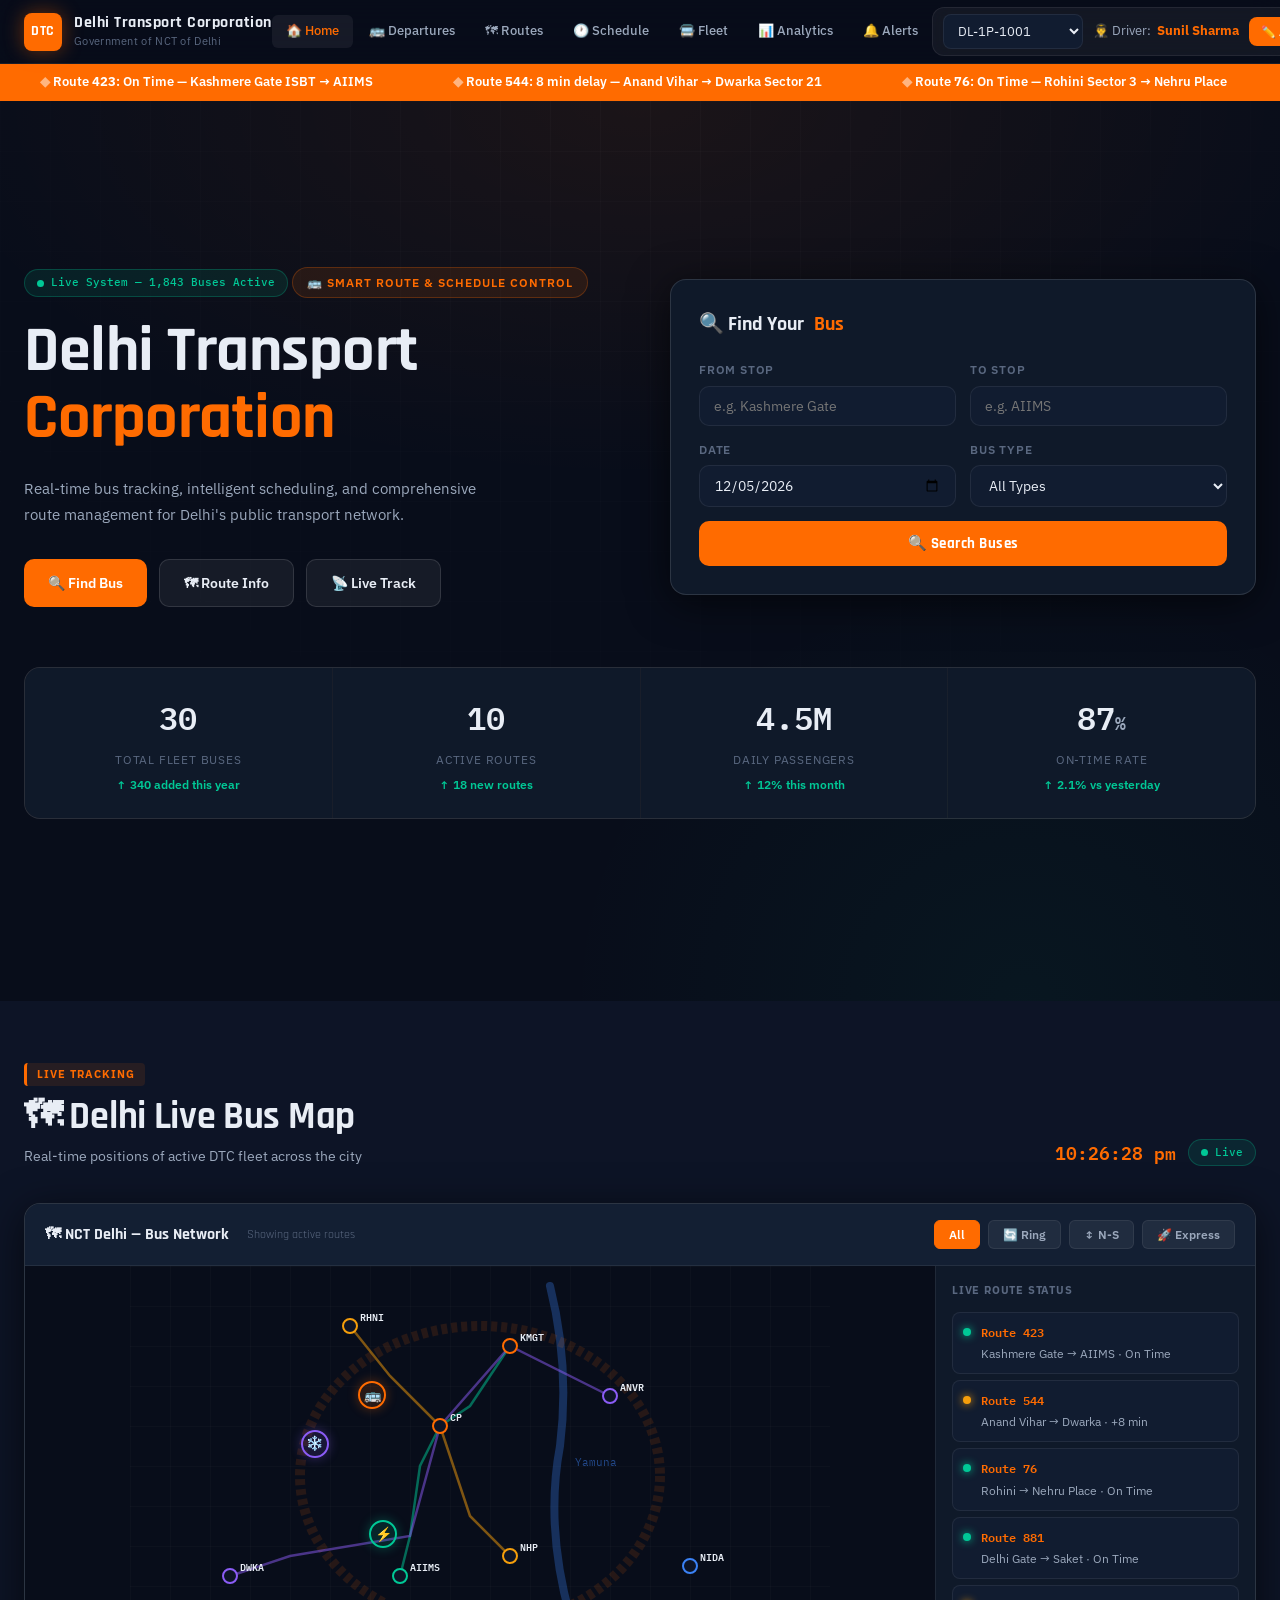
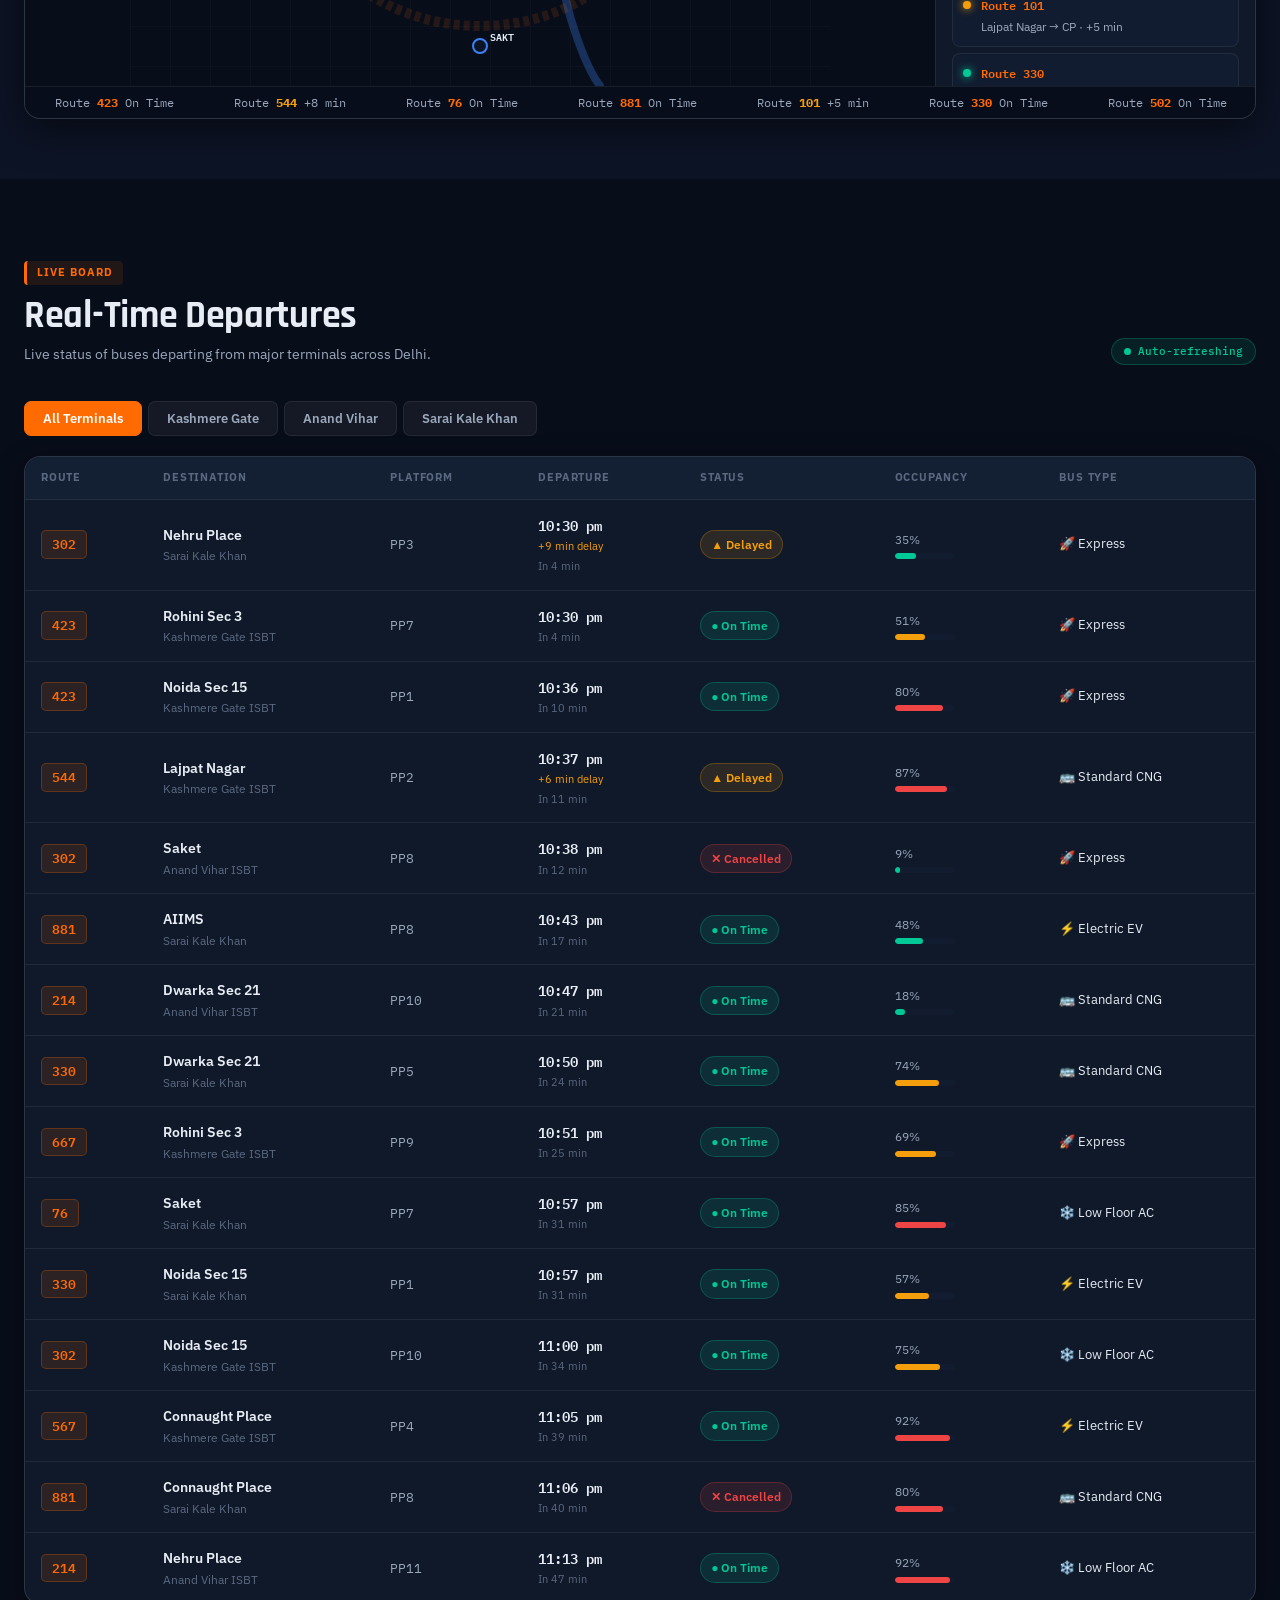
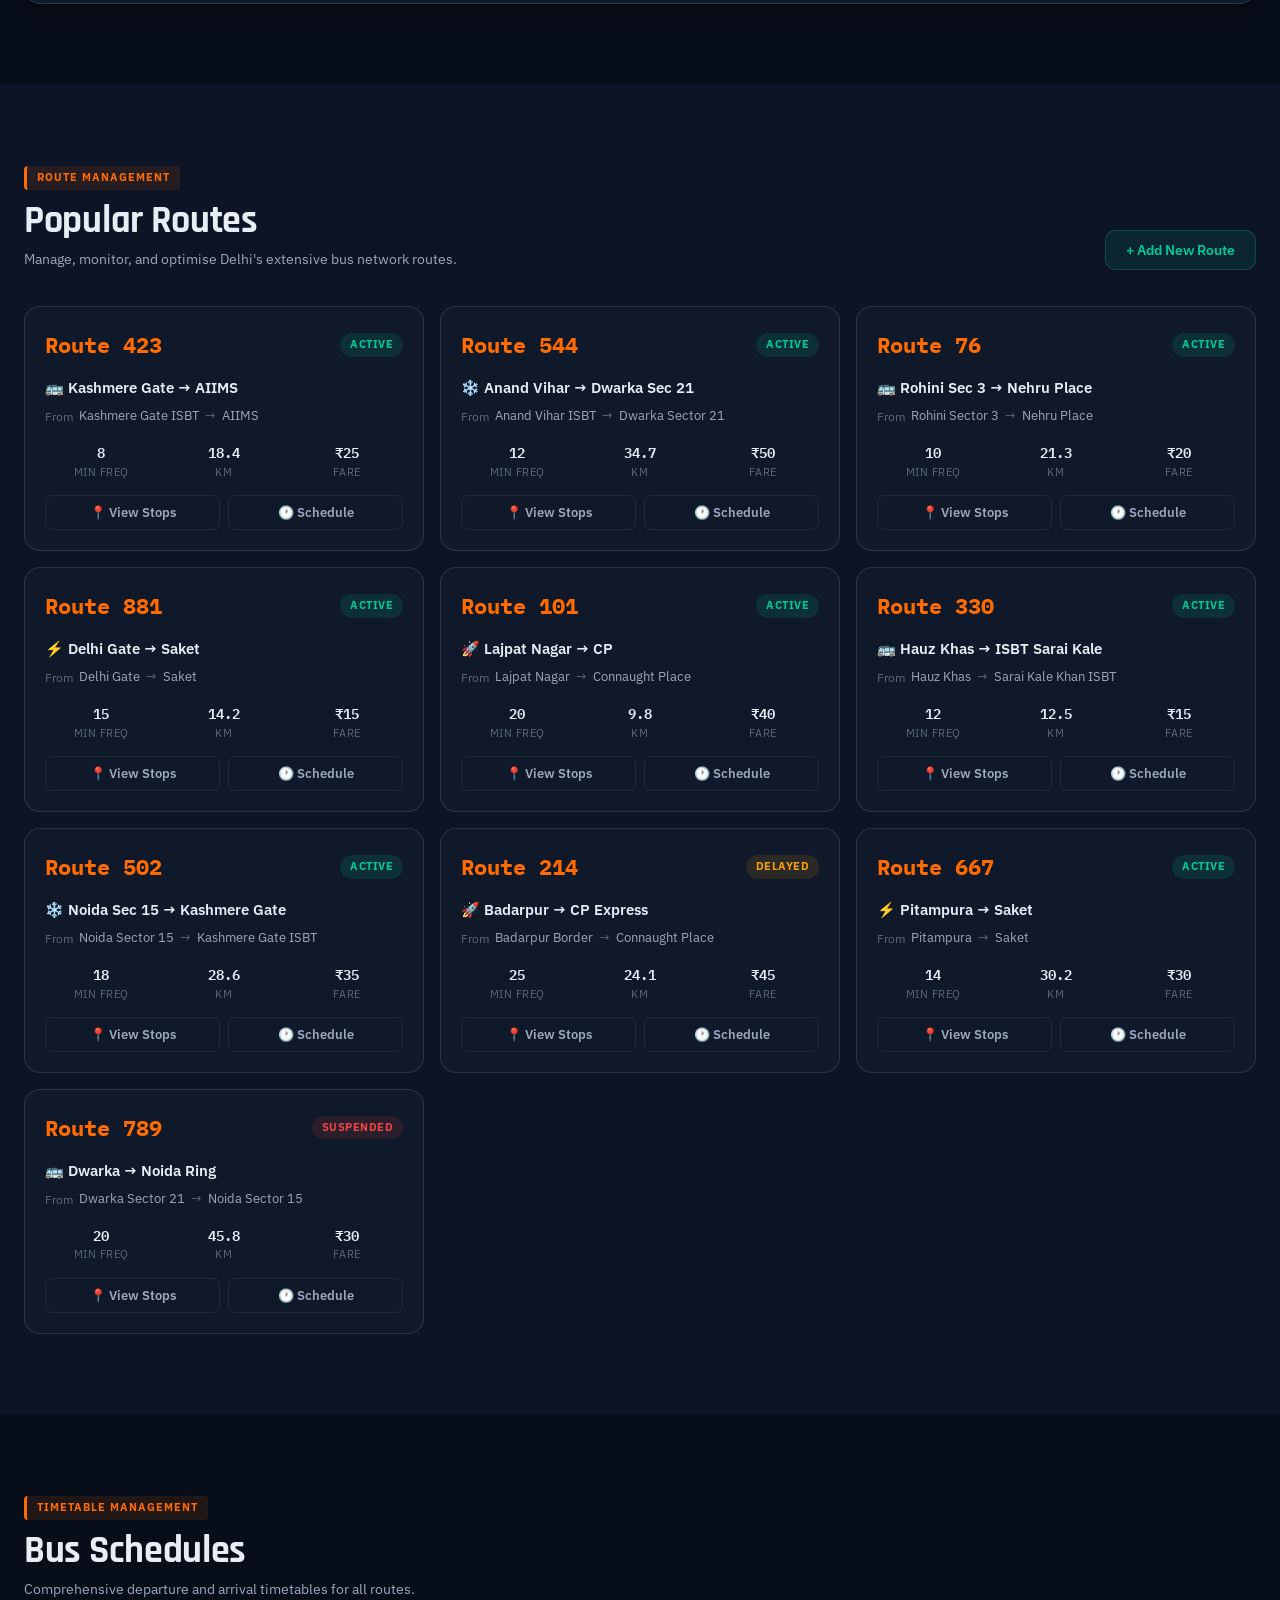
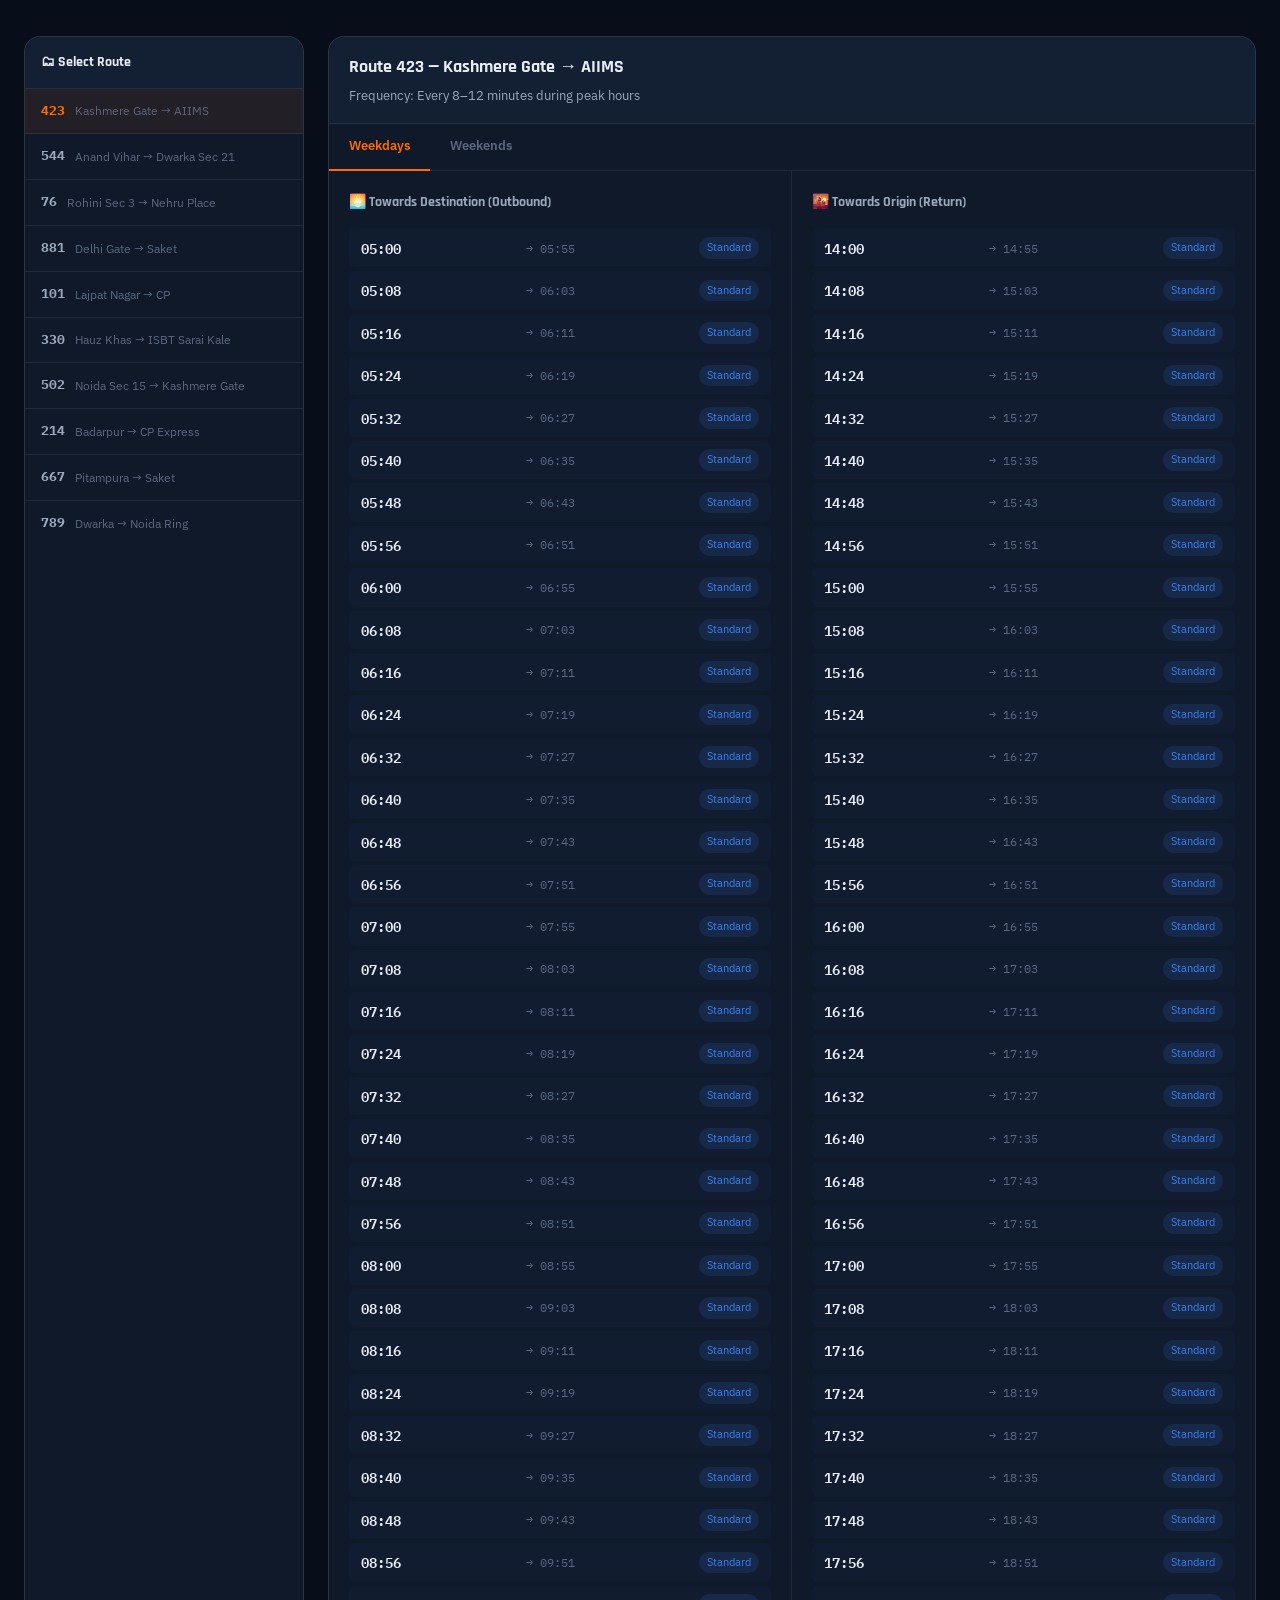
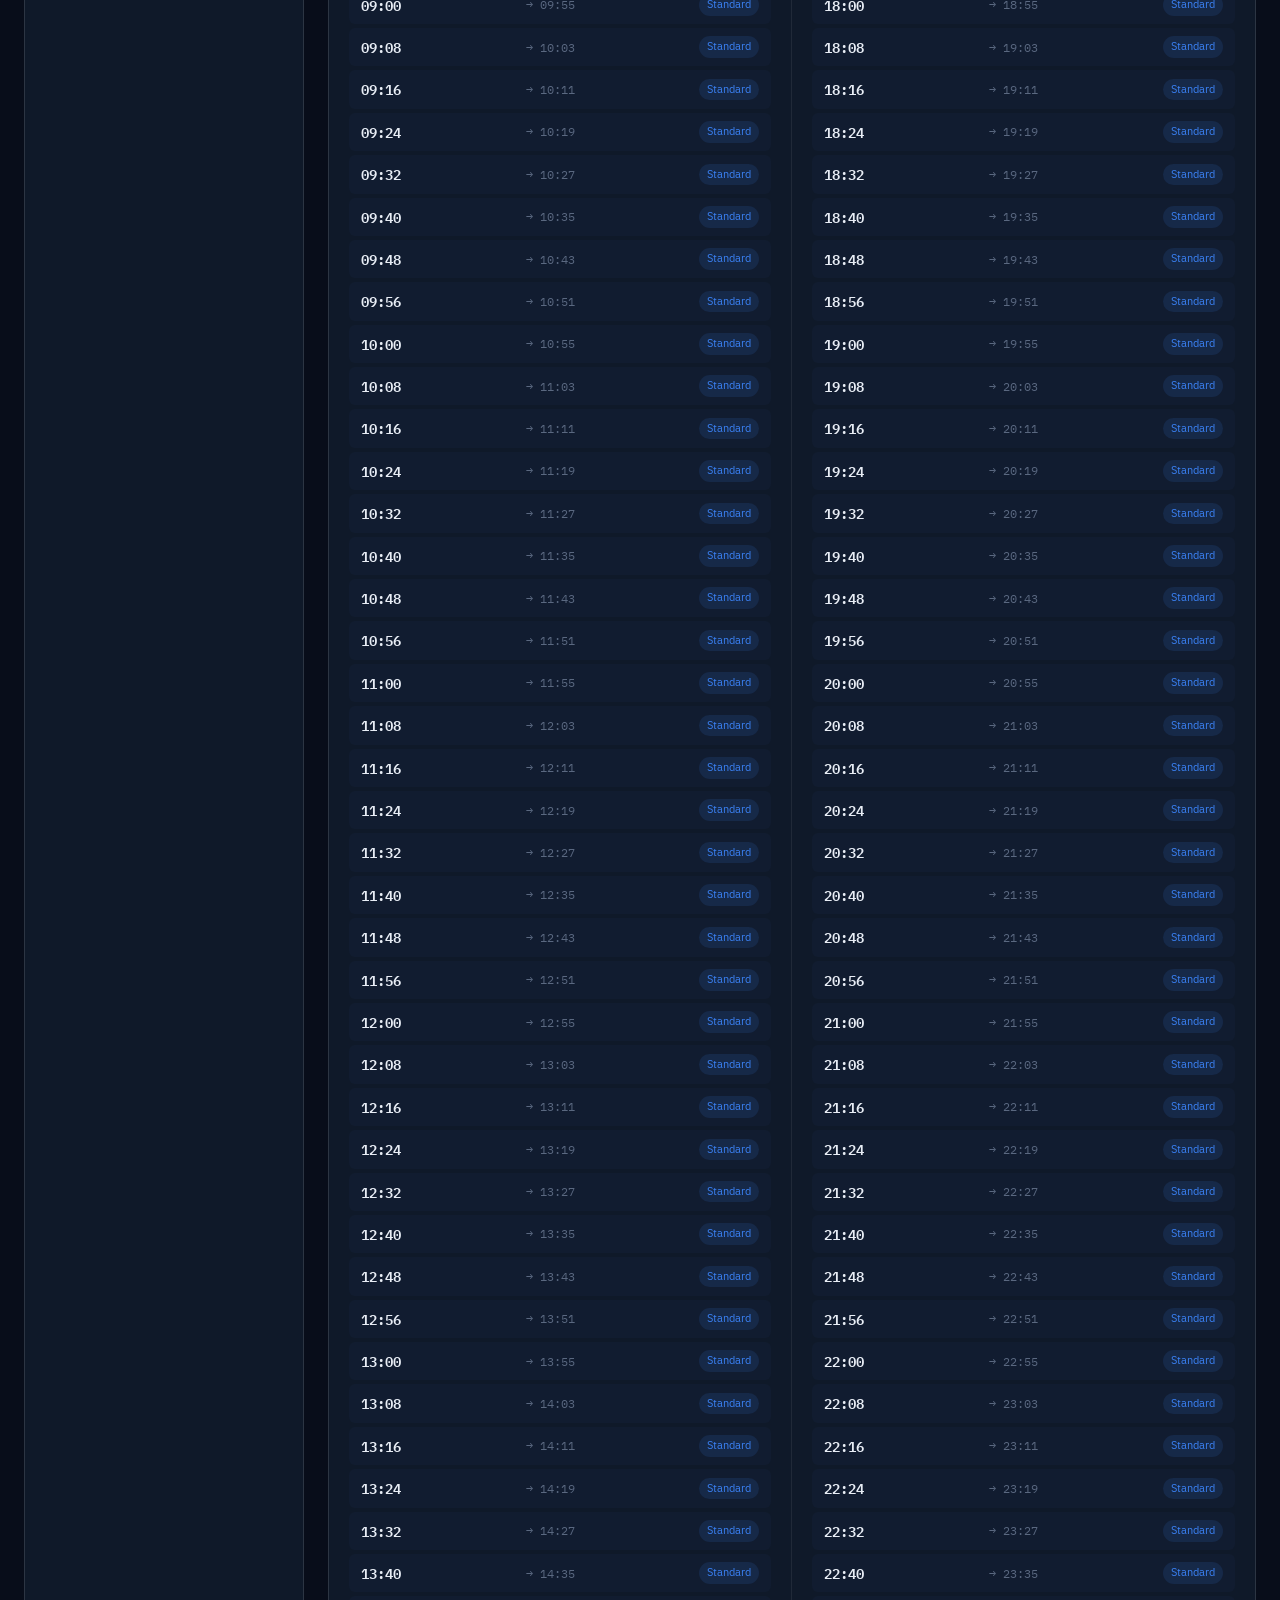
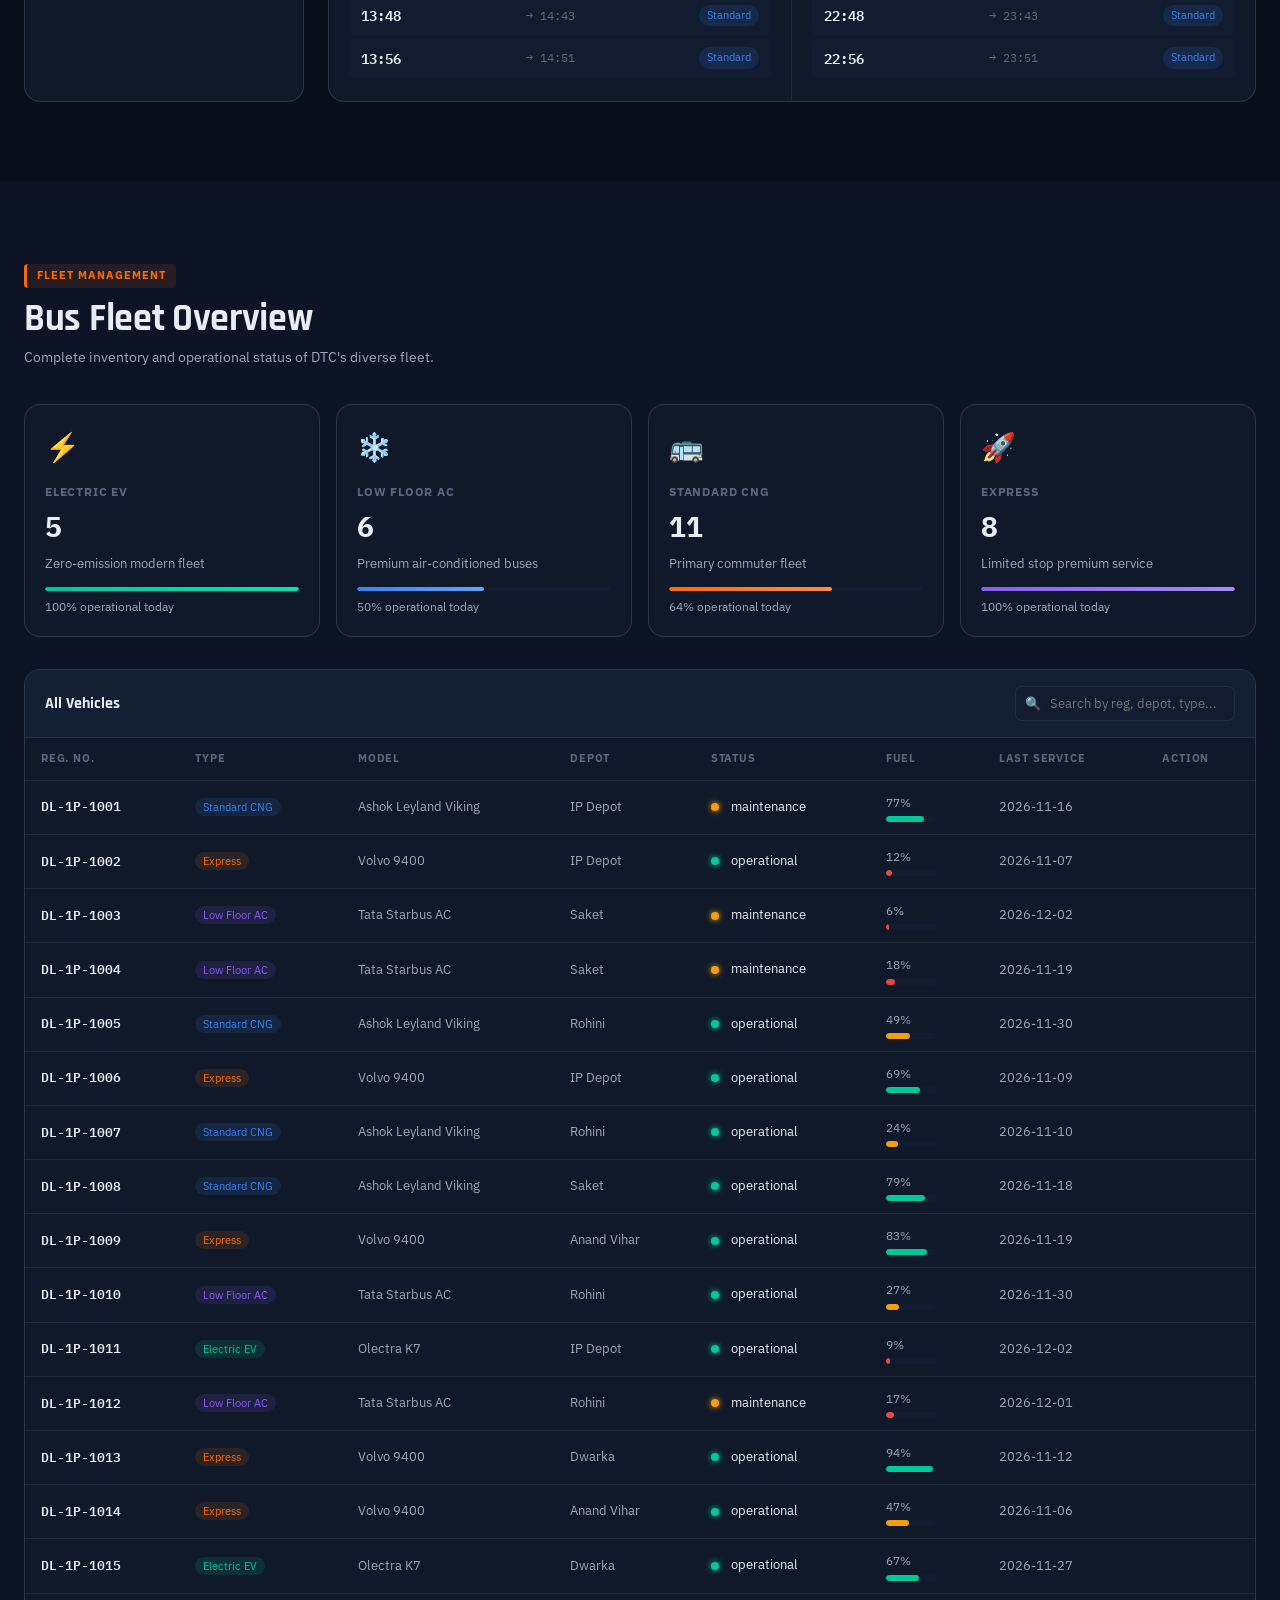
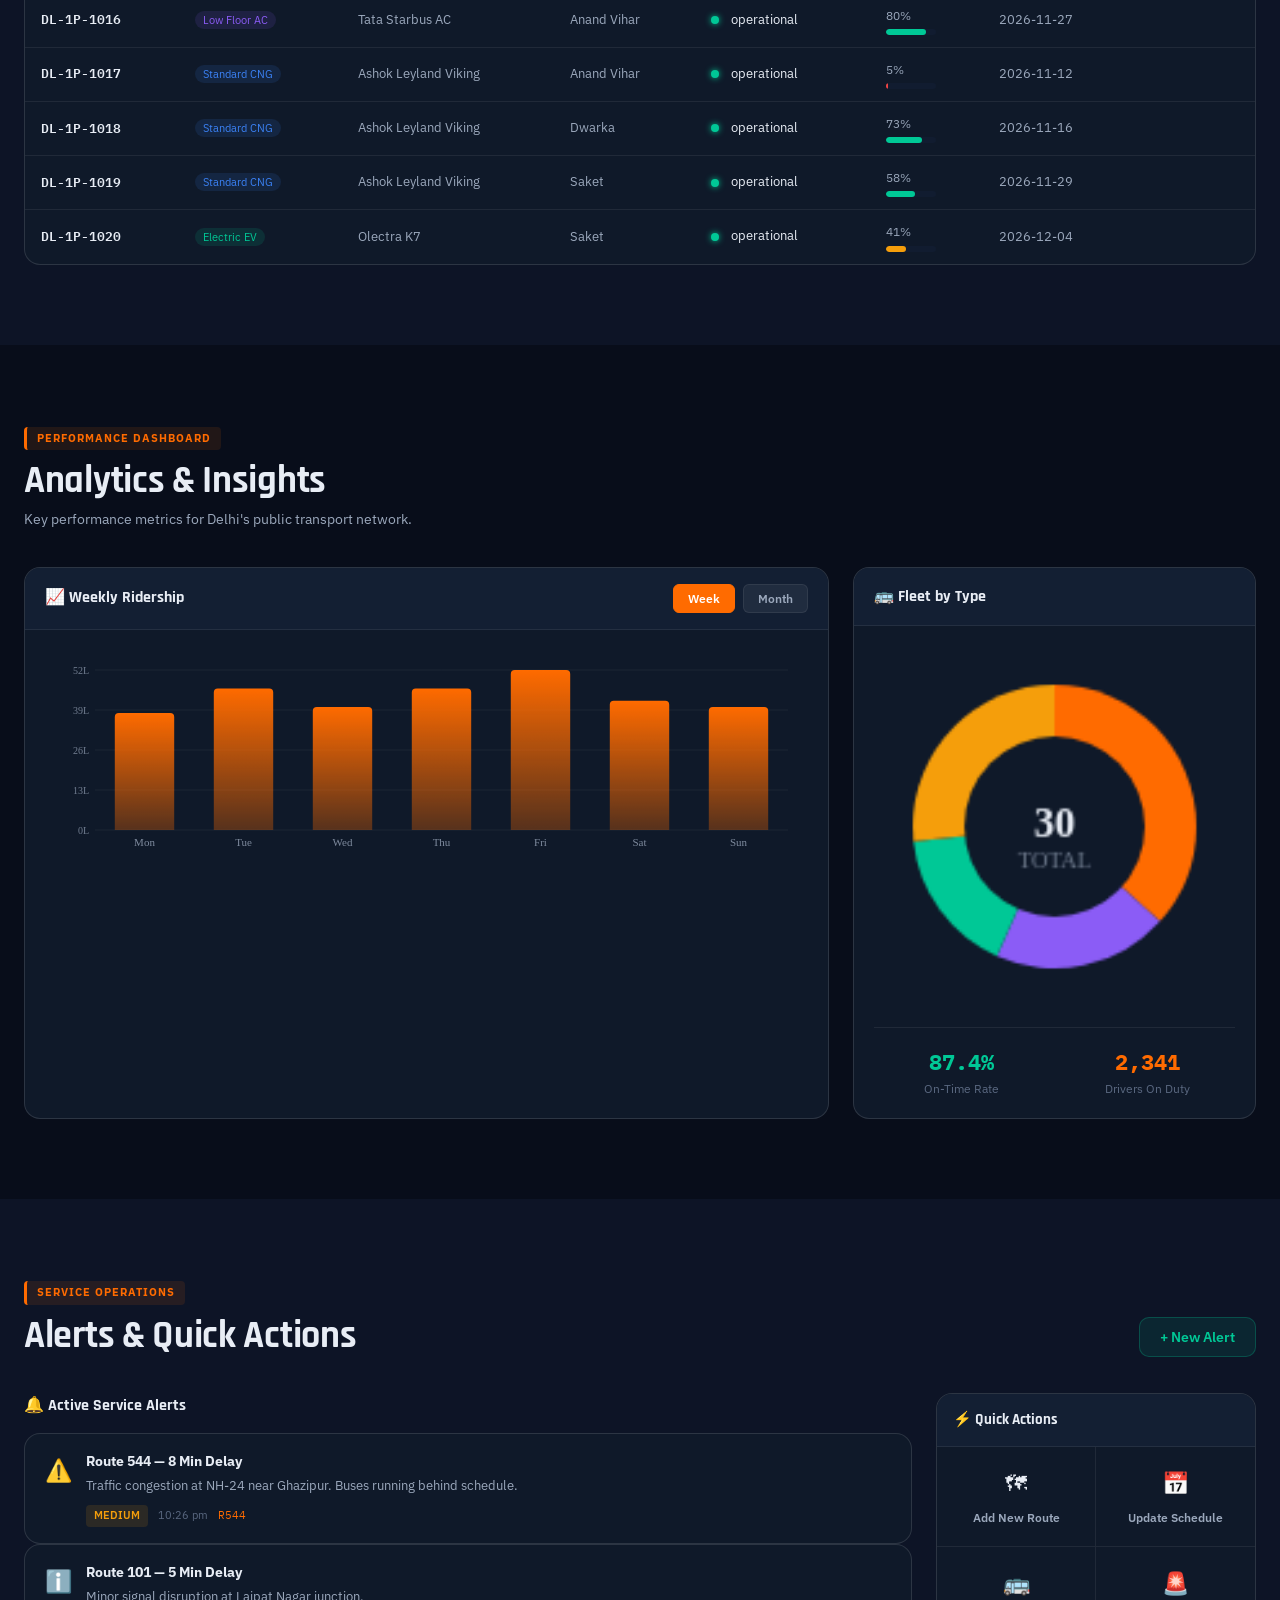
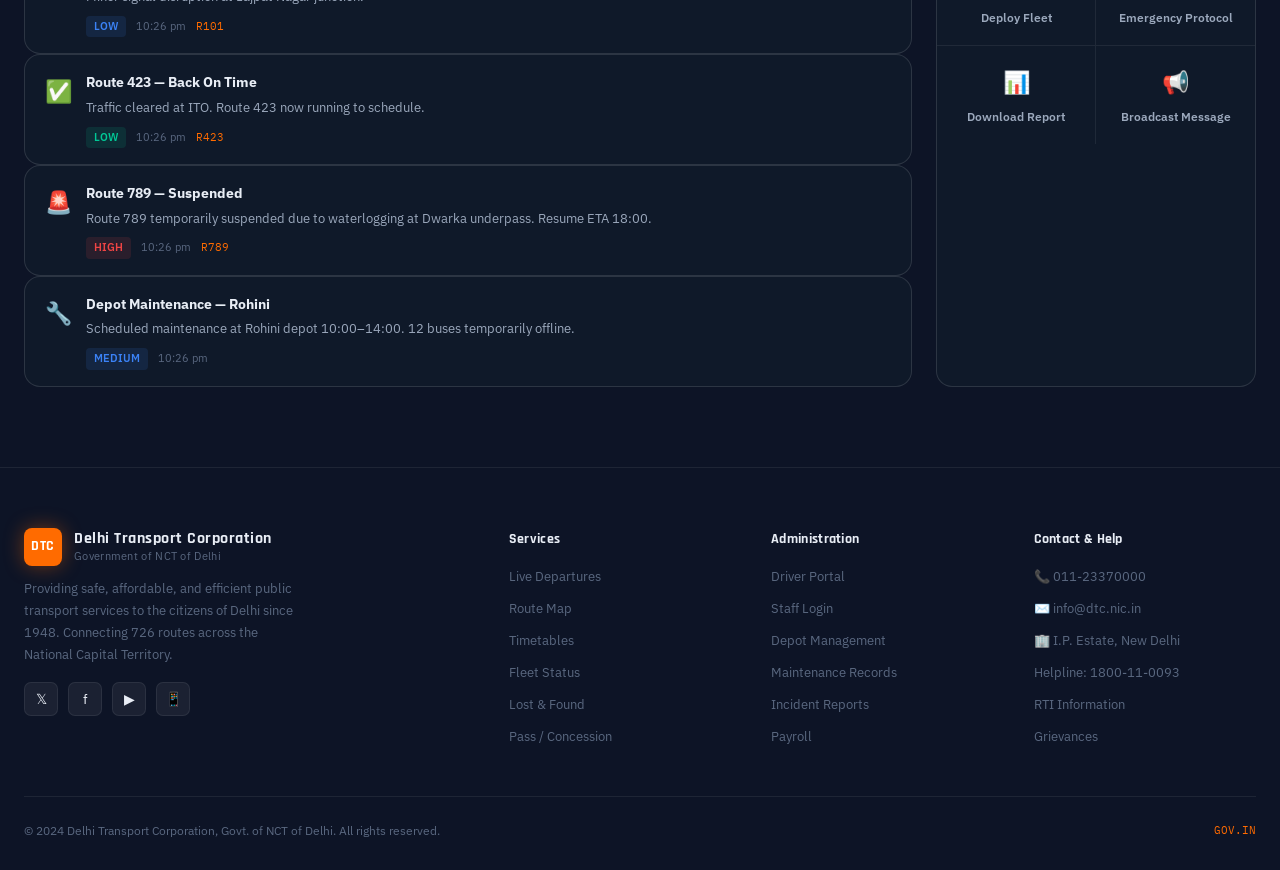
==== commit 131139eb: "driver added" ====
--- a/index.html
+++ b/index.html
@@ -37,8 +37,26 @@
     </ul>
 
     <div class="nav-actions">
+
+      <!-- Driver Panel -->
+      <div class="driver-panel">
+
+        <select id="busSelect" class="driver-select"></select>
+
+        <div class="driver-info">
+          <span>👨‍✈️ Driver:</span>
+          <strong id="assignedDriver">Not Assigned</strong>
+        </div>
+
+        <button id="editDriverBtn" class="btn-driver-edit">
+          ✏️ Assign
+        </button>
+
+      </div>
+
       <button class="btn-lang">हिंदी</button>
       <button class="btn-admin">🔐 Admin Login</button>
+
       <button class="hamburger" aria-label="Menu">
         <span></span><span></span><span></span>
       </button>
--- a/styles.css
+++ b/styles.css
@@ -129,6 +129,77 @@
 .hamburger { display: none; flex-direction: column; gap: 5px; padding: 4px; }
 .hamburger span { width: 22px; height: 2px; background: var(--text2); border-radius: 2px; transition: var(--transition); }
 
+/* ── Driver Panel ───────────────────────────────────────────── */
+.driver-panel{
+  display:flex;
+  align-items:center;
+  gap:10px;
+  padding:6px 10px;
+  border-radius:12px;
+  background:rgba(255,255,255,0.05);
+  border:1px solid var(--border);
+  backdrop-filter:blur(10px);
+  transition:var(--transition);
+}
+
+.driver-panel:hover{
+  border-color:var(--border2);
+}
+
+.driver-select{
+  background:var(--bg3);
+  color:var(--text);
+  border:1px solid var(--border);
+  padding:7px 10px;
+  border-radius:8px;
+  font-size:13px;
+  min-width:140px;
+  transition:var(--transition);
+}
+
+.driver-select:focus{
+  outline:none;
+  border-color:var(--primary);
+  box-shadow:0 0 0 3px rgba(255,107,0,0.12);
+}
+
+.driver-info{
+  display:flex;
+  align-items:center;
+  gap:6px;
+  font-size:13px;
+  color:var(--text2);
+  white-space:nowrap;
+}
+
+.driver-info strong{
+  color:var(--primary);
+  font-weight:700;
+}
+
+.btn-driver-edit{
+  padding:7px 12px;
+  border-radius:8px;
+  background:var(--primary);
+  color:white;
+  font-size:12px;
+  font-weight:700;
+  transition:var(--transition);
+}
+
+.btn-driver-edit:hover{
+  background:var(--primary2);
+  transform:translateY(-1px);
+  box-shadow:0 0 16px rgba(255,107,0,0.35);
+}
+
+@media (max-width:1100px){
+  .driver-panel{
+    display:none;
+  }
+}
+
+
 /* ── Live Badge ─────────────────────────────────────────────────── */
 .live-badge {
   display: inline-flex; align-items: center; gap: 7px;
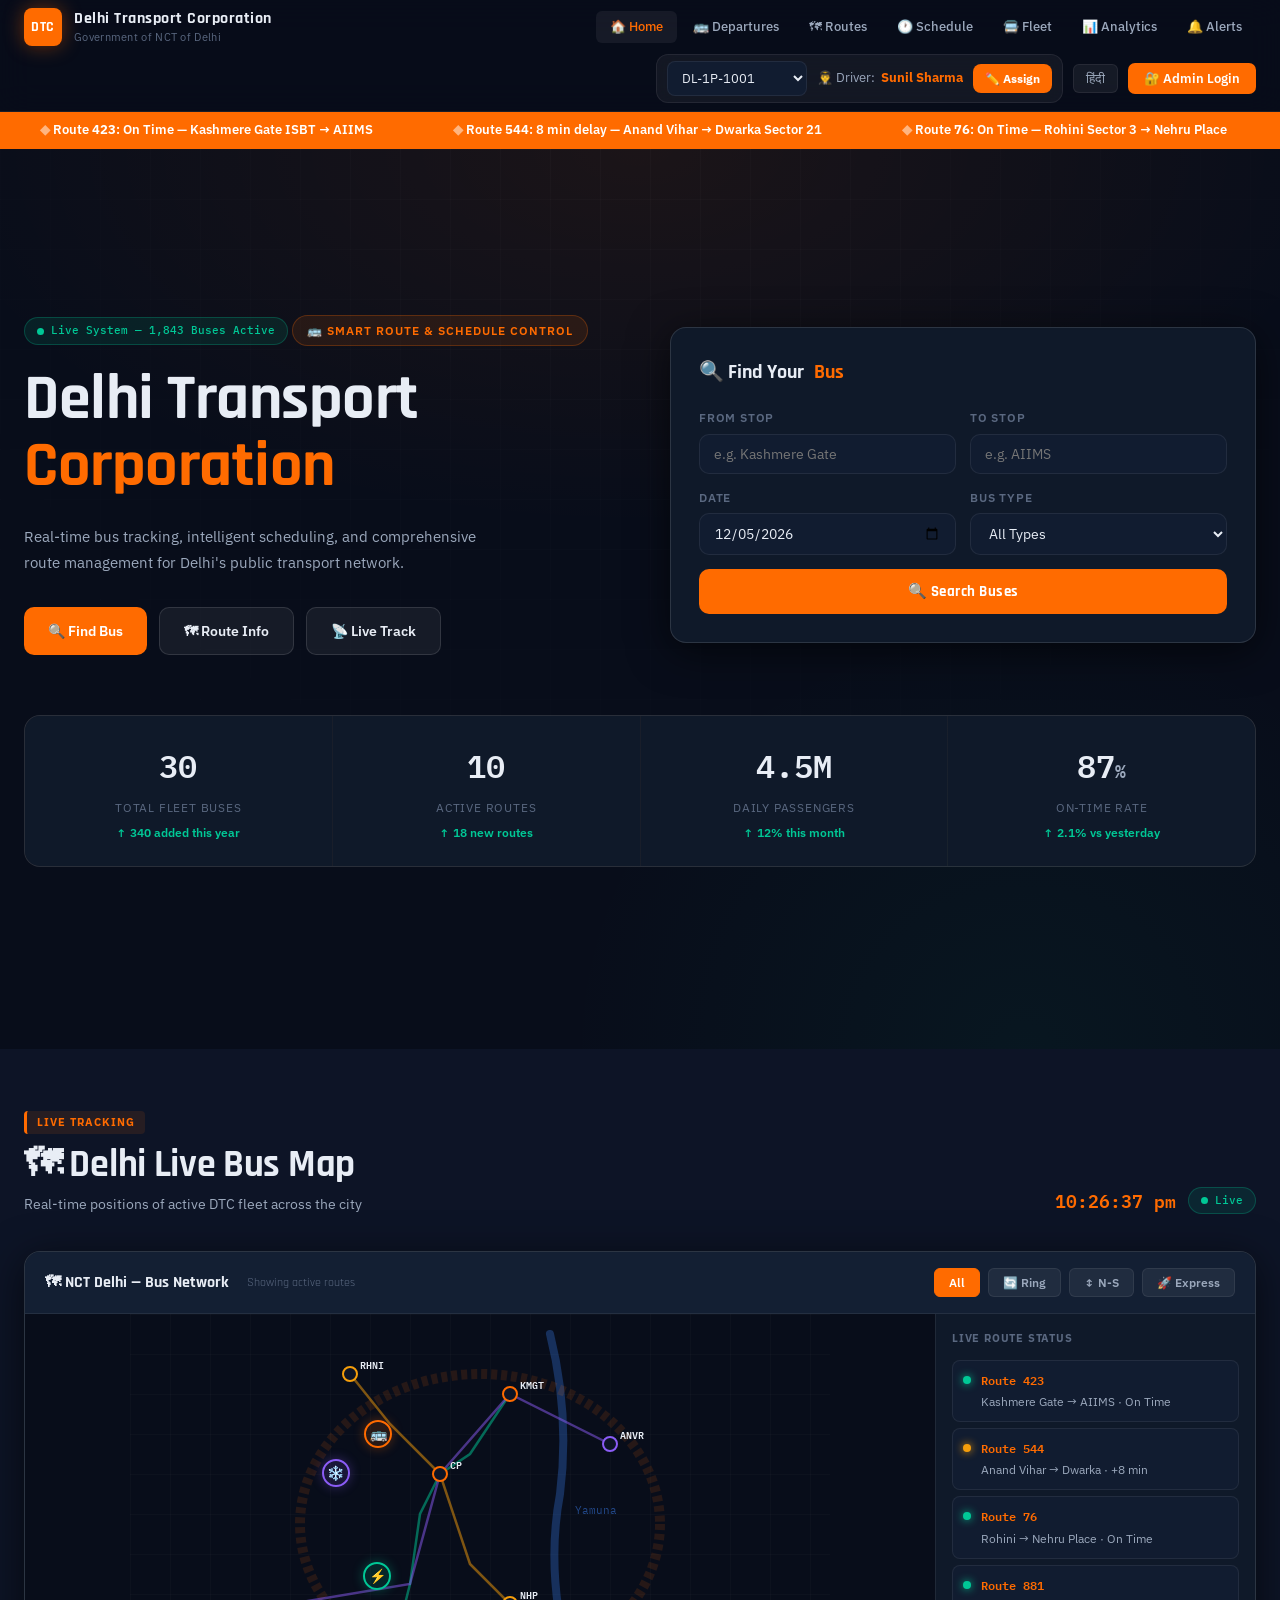
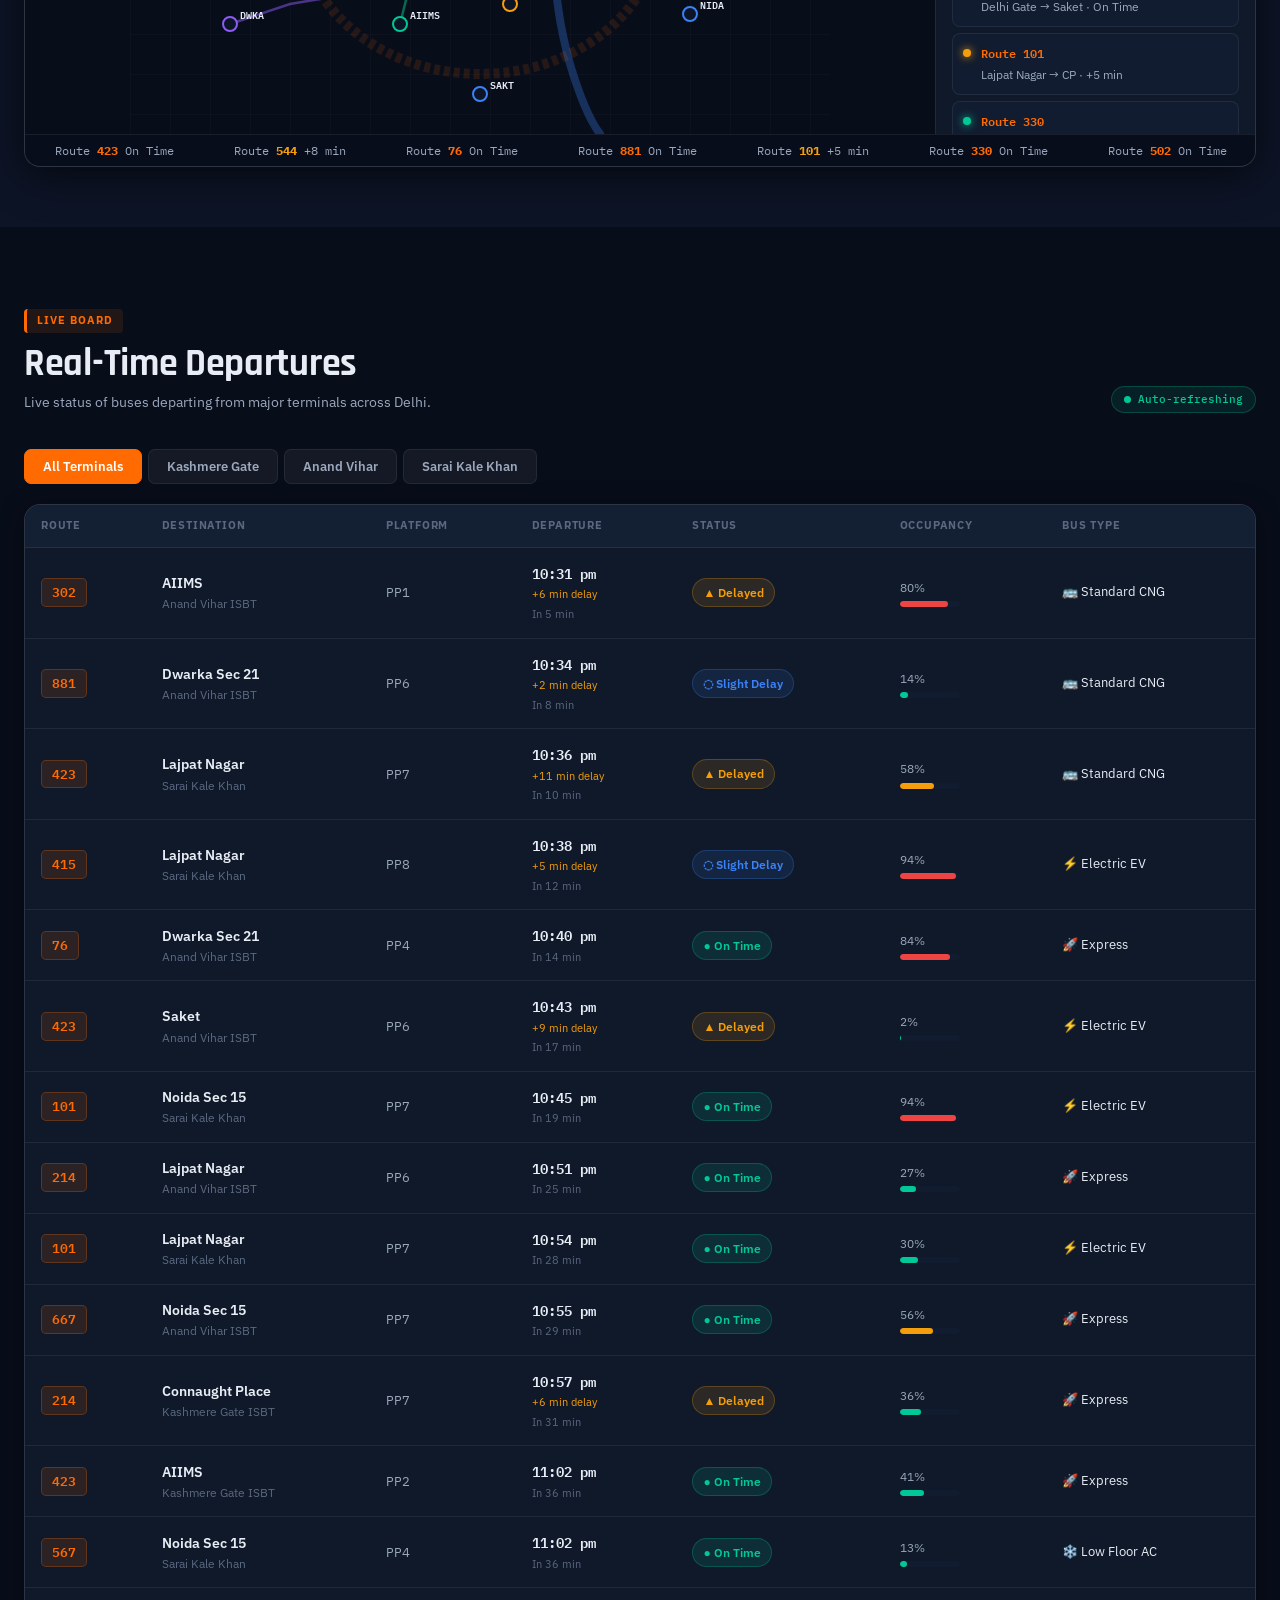
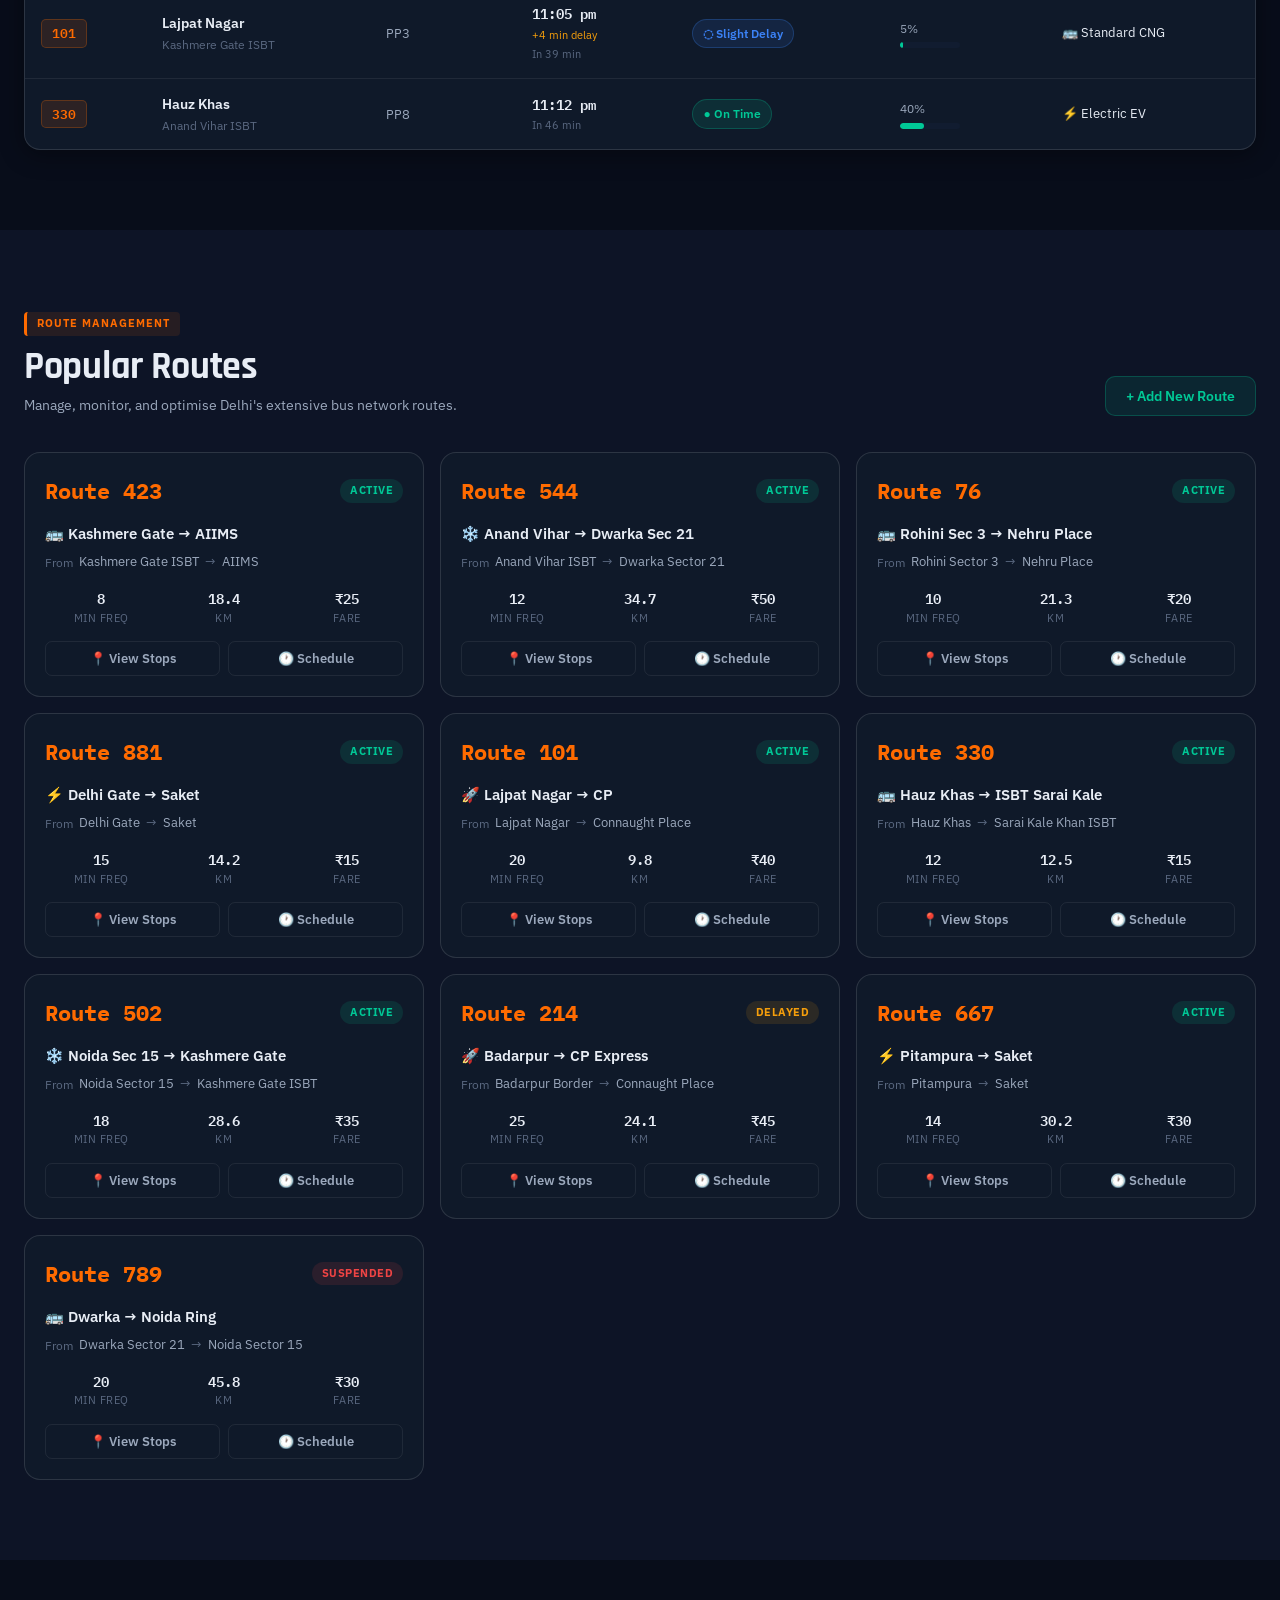
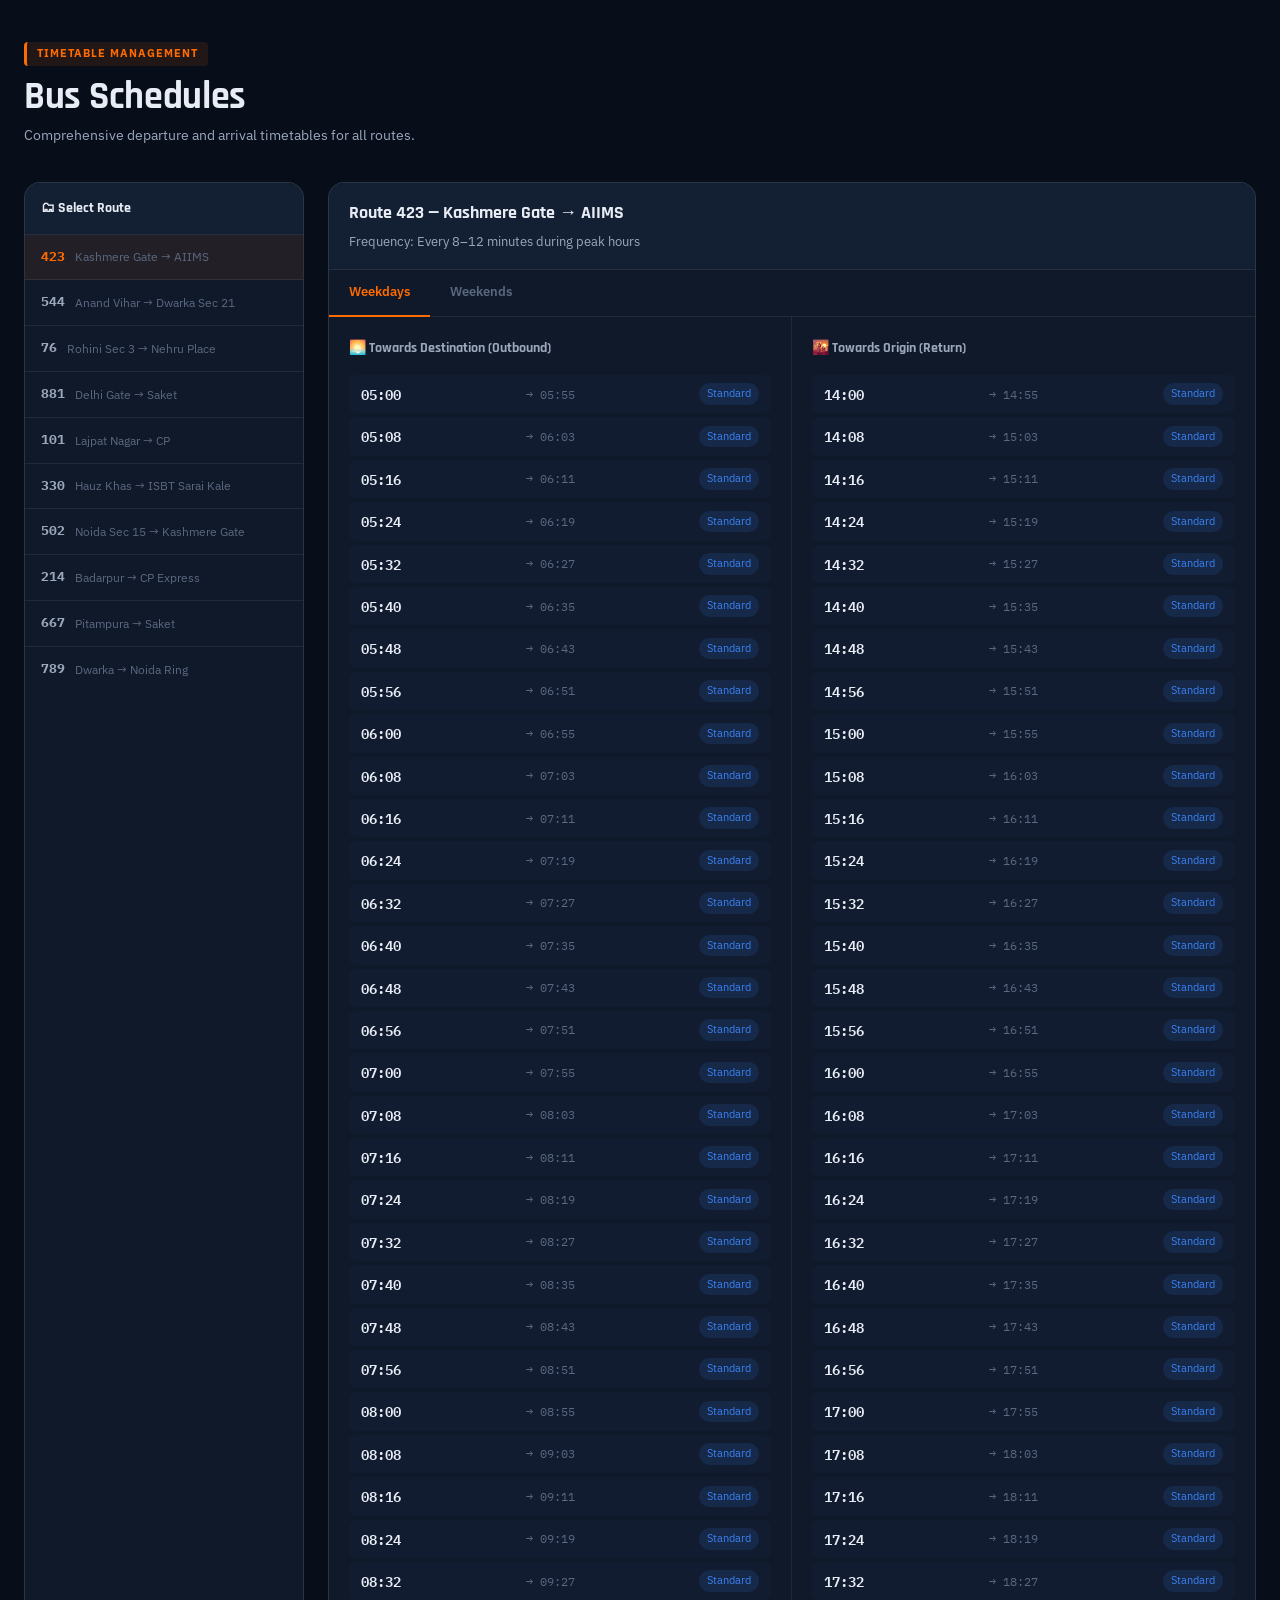
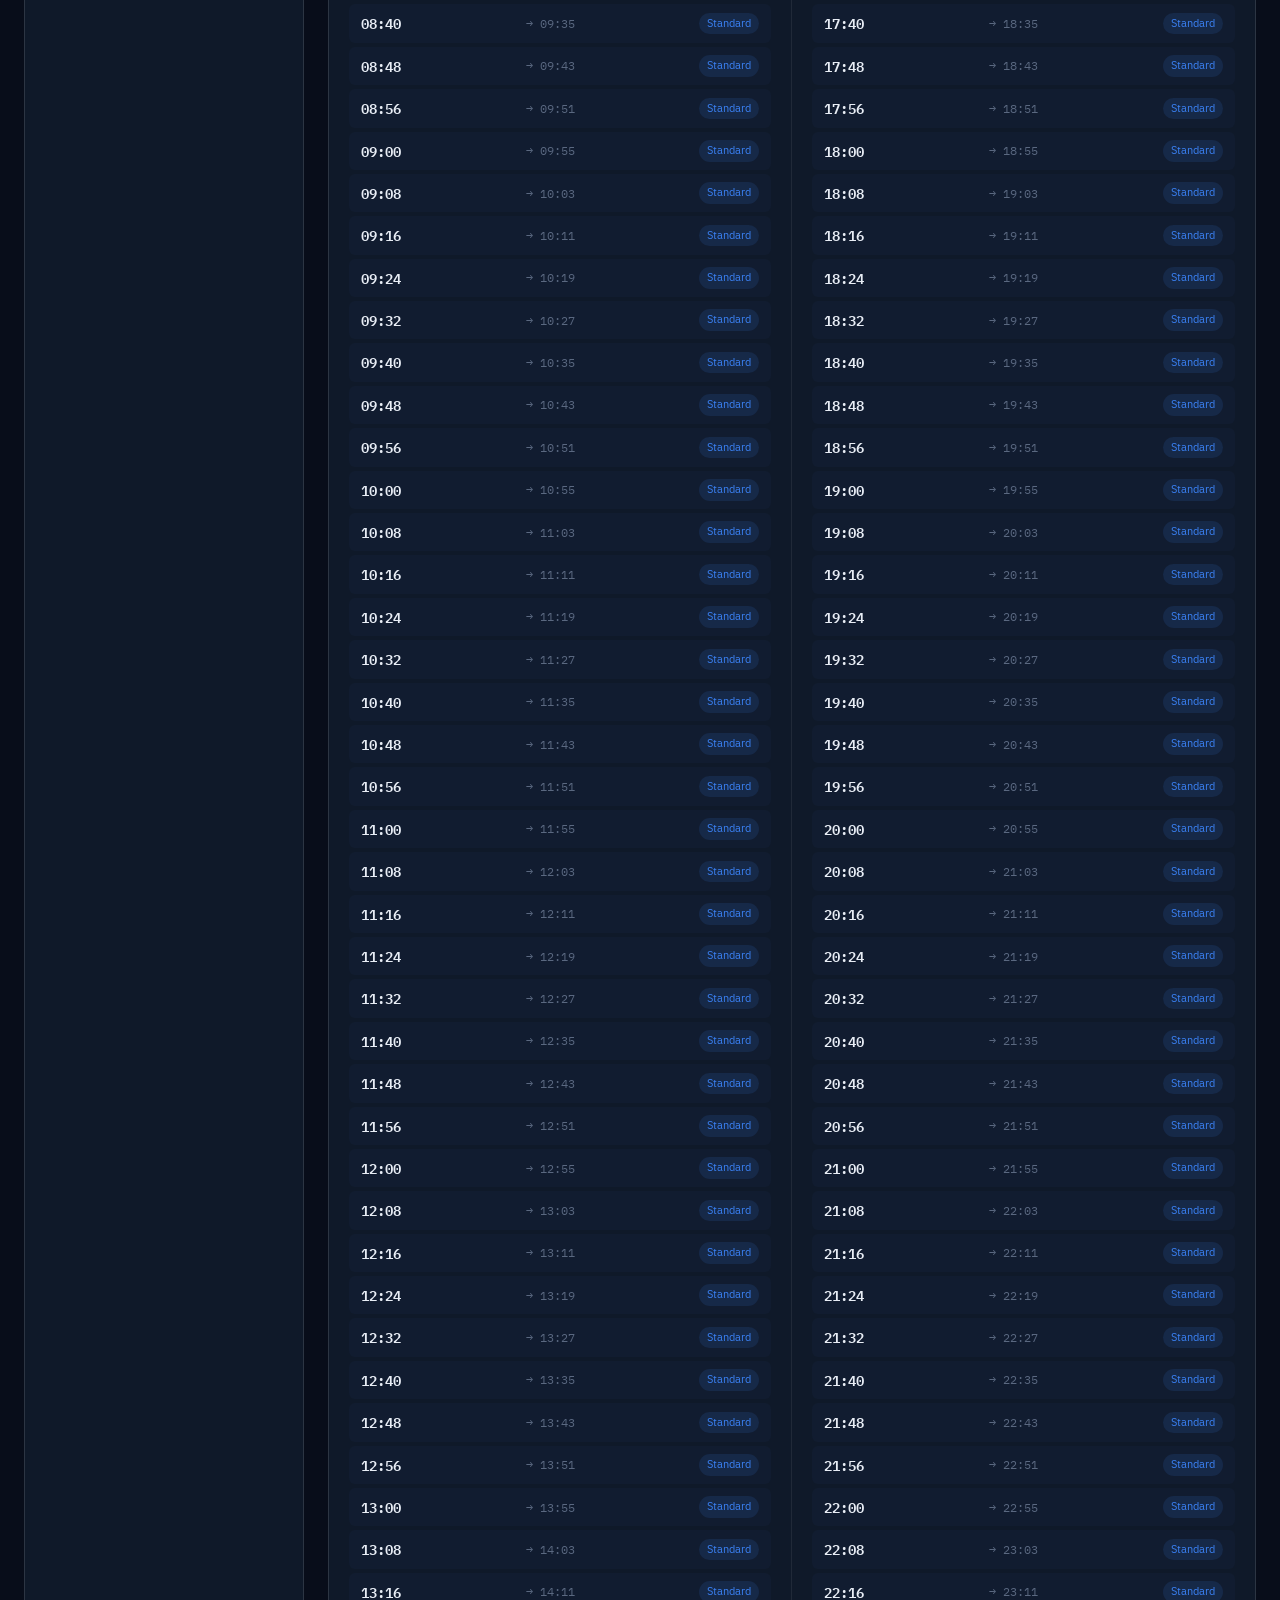
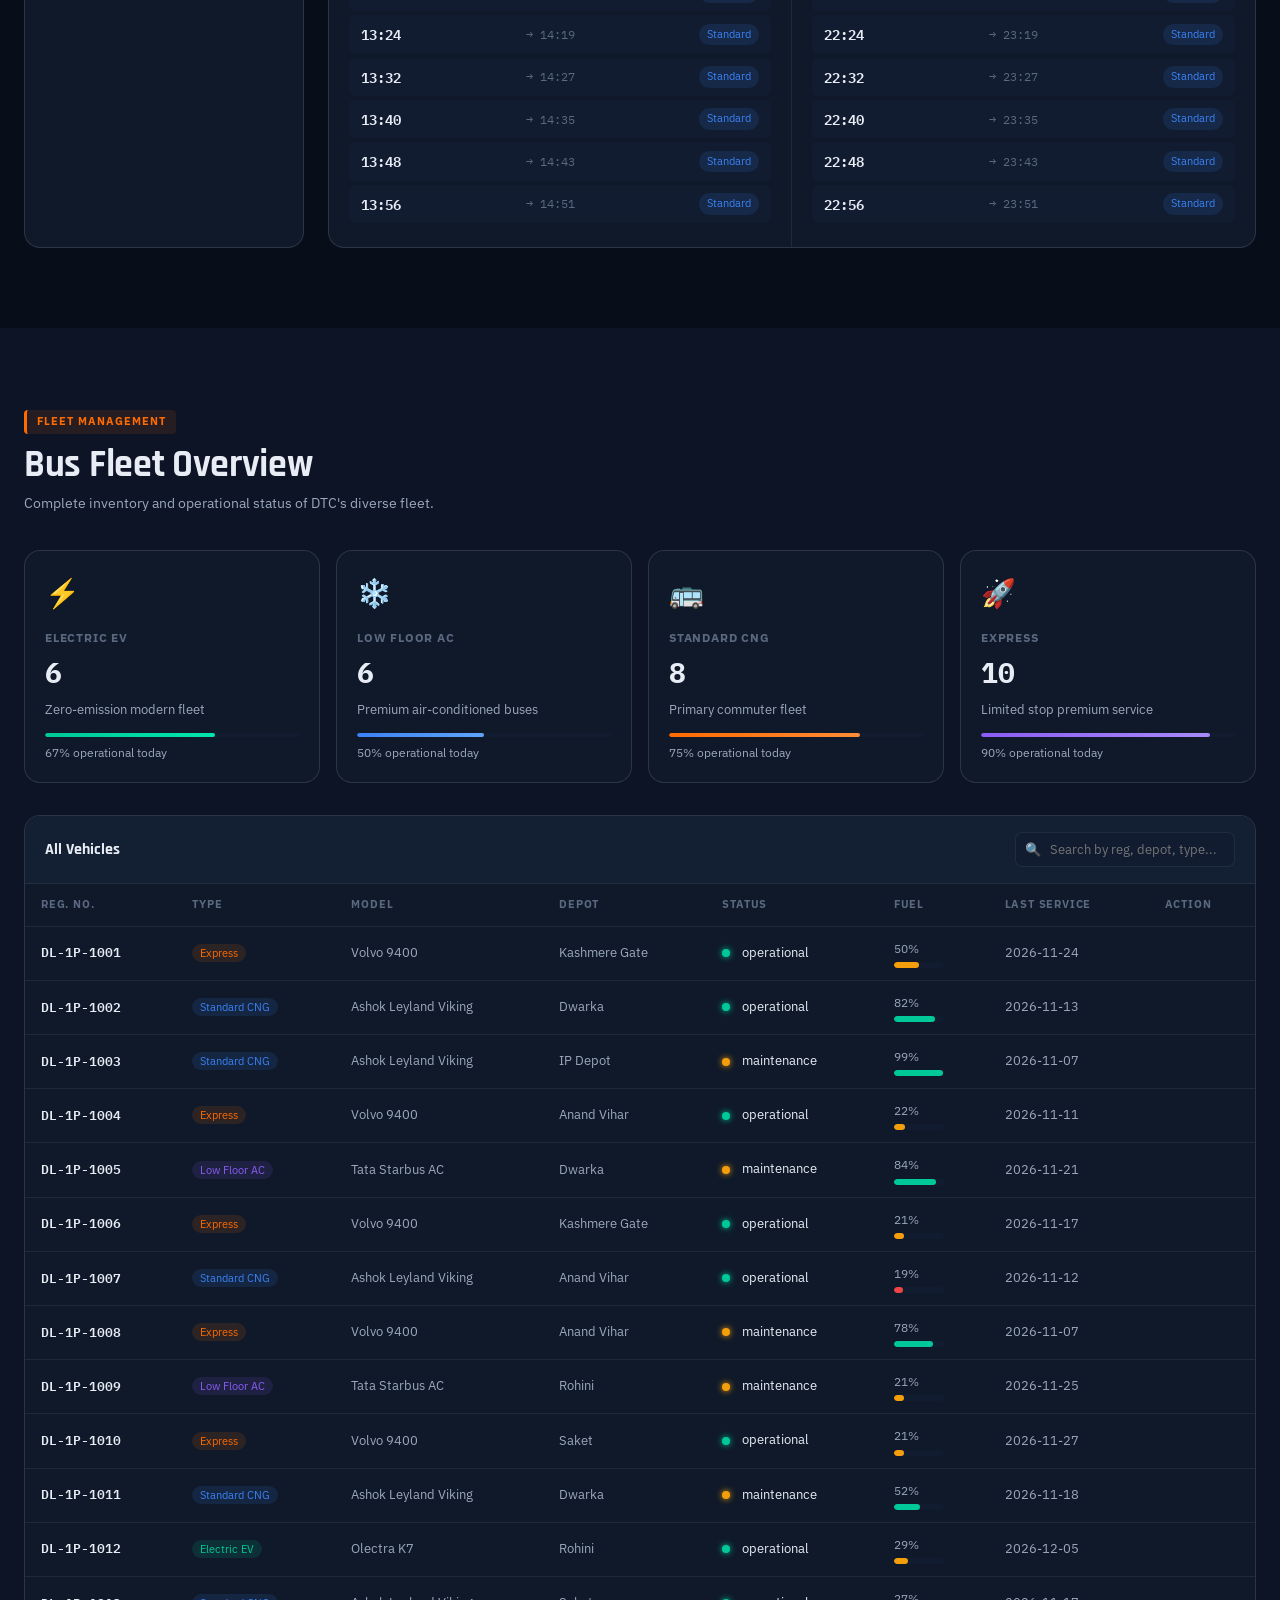
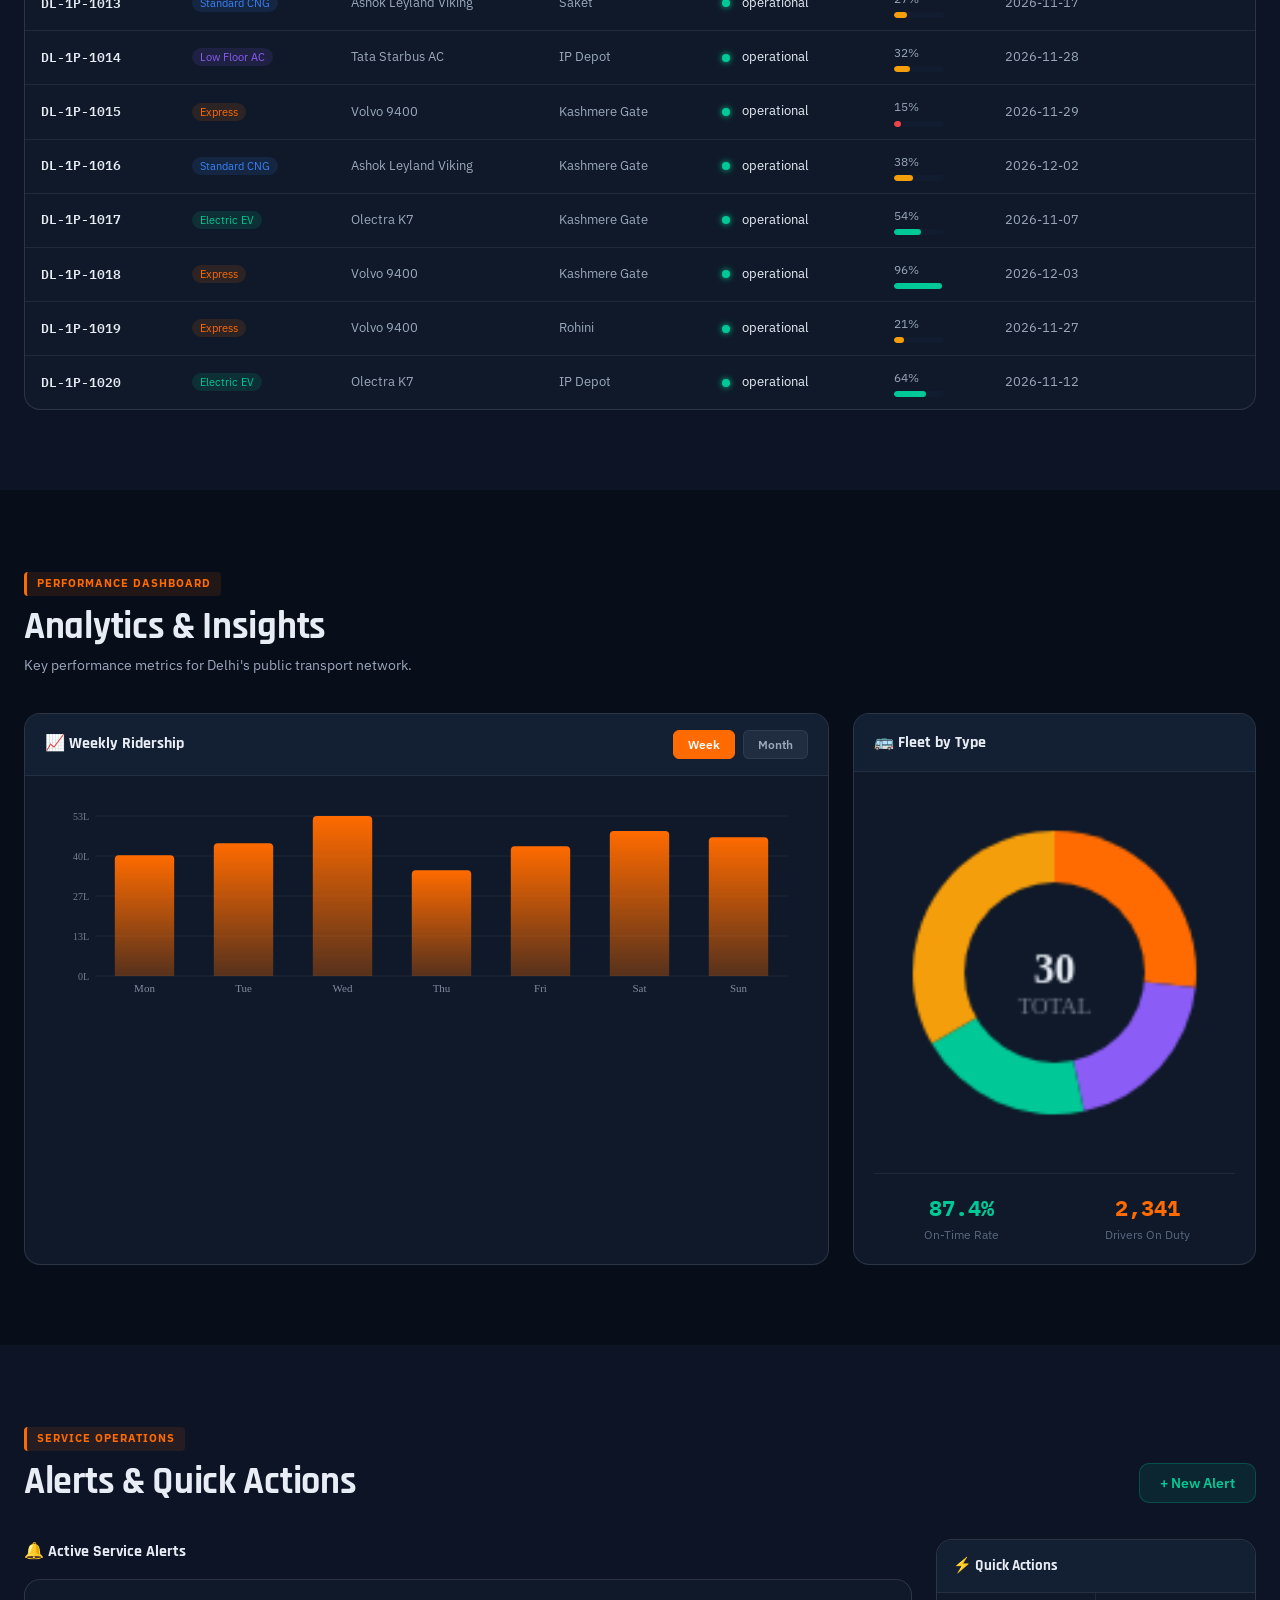
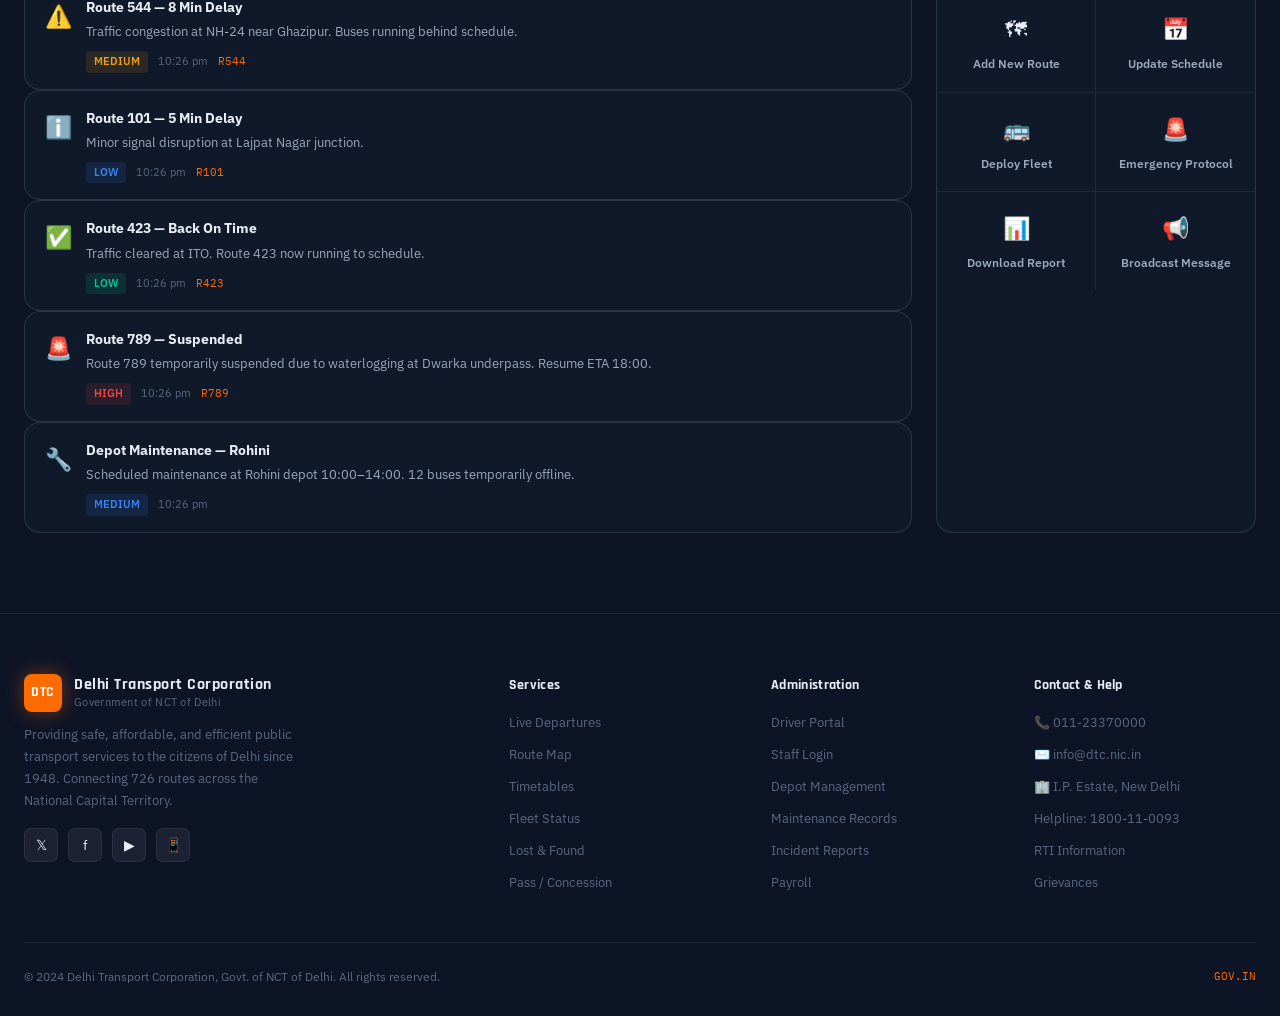
==== commit c1f5386f: "Add files via upload" ====
--- a/index.html
+++ b/index.html
@@ -34,6 +34,18 @@
       <li><a href="#fleet">🚍 Fleet</a></li>
       <li><a href="#analytics">📊 Analytics</a></li>
       <li><a href="#alerts-section">🔔 Alerts</a></li>
+      <li class="mobile-driver-panel-item">
+        <div class="driver-panel mobile-driver-panel">
+          <select id="mobileBusSelect" class="driver-select"></select>
+          <div class="driver-info">
+            <span>ðŸ‘¨â€âœˆï¸ Driver:</span>
+            <strong id="mobileAssignedDriver">Not Assigned</strong>
+          </div>
+          <button id="mobileEditDriverBtn" class="btn-driver-edit">
+            âœï¸ Assign
+          </button>
+        </div>
+      </li>
     </ul>
 
     <div class="nav-actions">
--- a/styles.css
+++ b/styles.css
@@ -94,6 +94,7 @@
 .nav-links {
   display: flex; align-items: center; gap: 2px;
   list-style: none; margin: 0 auto; padding: 0;
+  min-width: 0;
 }
 
 .nav-links a {
@@ -108,7 +109,7 @@
 }
 .nav-links a.active { color: var(--primary); }
 
-.nav-actions { display: flex; align-items: center; gap: 10px; flex-shrink: 0; }
+.nav-actions { display: flex; align-items: center; gap: 10px; flex-shrink: 0; margin-left: auto; }
 
 .btn-lang {
   padding: 5px 12px; border-radius: 6px;
@@ -123,6 +124,8 @@
   background: var(--primary); color: white;
   font-size: 13px; font-weight: 600;
   transition: var(--transition);
+  flex-shrink: 0;
+  white-space: nowrap;
 }
 .btn-admin:hover { background: var(--primary2); box-shadow: 0 0 20px rgba(255,107,0,0.4); }
 
@@ -130,6 +133,8 @@
 .hamburger span { width: 22px; height: 2px; background: var(--text2); border-radius: 2px; transition: var(--transition); }
 
 /* ── Driver Panel ───────────────────────────────────────────── */
+.mobile-driver-panel-item { display: none; }
+
 .driver-panel{
   display:flex;
   align-items:center;
@@ -936,6 +941,208 @@
   .hero-stats { grid-template-columns: 1fr; }
   .fleet-summary { grid-template-columns: 1fr; }
   .container { padding: 0 16px; }
+}
+
+/* Mobile polish */
+@media (min-width: 1121px) {
+  .navbar { height: 112px; }
+  .navbar .container {
+    flex-wrap: wrap;
+    row-gap: 8px;
+    padding-top: 8px;
+    padding-bottom: 8px;
+  }
+  .nav-links {
+    margin-left: auto;
+    margin-right: 0;
+  }
+  .nav-actions {
+    flex-basis: 100%;
+    justify-content: flex-end;
+    margin-left: 0;
+  }
+  .ticker-wrap { margin-top: 112px !important; }
+  .admin-bar.visible ~ .ticker-wrap { margin-top: 143px !important; }
+}
+
+@media (max-width: 1180px) {
+  .nav-links a { padding: 6px 9px; font-size: 12px; }
+  .navbar .container { gap: 14px; }
+}
+
+@media (max-width: 1120px) {
+  .nav-links,
+  .btn-lang {
+    display: none;
+  }
+  .hamburger { display: flex; }
+  .nav-links {
+    position: fixed;
+    top: 64px;
+    left: 0;
+    right: 0;
+    flex-direction: column;
+    align-items: stretch;
+    gap: 0;
+    max-height: calc(100vh - 64px);
+    overflow-y: auto;
+    padding: 10px 24px 18px;
+    background: rgba(8,13,26,0.98);
+    border-bottom: 1px solid var(--border2);
+    box-shadow: var(--shadow2);
+  }
+  .nav-links.open { display: flex; }
+  .nav-links a { padding: 12px 10px; border-radius: 8px; font-size: 14px; }
+}
+
+@media (max-width: 1024px) {
+  #hero { min-height: auto; padding: 110px 0 56px; }
+  .hero-inner { gap: 28px; }
+  .hero-search-card { display: block; max-width: 640px; }
+  .hero-stats { margin-top: 34px; }
+  .section-header,
+  .map-header,
+  .fleet-table-header,
+  .analytics-card-head,
+  .footer-bottom {
+    align-items: flex-start;
+    flex-direction: column;
+  }
+  .map-controls { flex-wrap: wrap; }
+  .schedule-selector { max-height: 280px; overflow-y: auto; }
+}
+
+@media (max-width: 768px) {
+  .navbar { height: 64px; }
+  .navbar .container { padding: 0 16px; justify-content: space-between; }
+  .nav-title strong { font-size: 14px; }
+  .nav-title span { display: none; }
+  .btn-admin { padding: 7px 10px; font-size: 12px; }
+  .nav-links {
+    position: fixed;
+    top: 64px;
+    left: 0;
+    right: 0;
+    display: none;
+    flex-direction: column;
+    align-items: stretch;
+    gap: 0;
+    max-height: calc(100vh - 64px);
+    overflow-y: auto;
+    padding: 10px 16px 18px;
+    background: rgba(8,13,26,0.98);
+    border-bottom: 1px solid var(--border2);
+    box-shadow: var(--shadow2);
+  }
+  .nav-links.open { display: flex; }
+  .nav-links a { padding: 12px 10px; border-radius: 8px; font-size: 14px; }
+  .mobile-driver-panel-item { display: block; padding: 12px 0 2px; }
+  .mobile-driver-panel {
+    display: grid;
+    grid-template-columns: minmax(0, 1fr) auto;
+    gap: 10px;
+    align-items: center;
+    padding: 12px;
+    border-radius: 10px;
+  }
+  .mobile-driver-panel .driver-select {
+    min-width: 0;
+    width: 100%;
+  }
+  .mobile-driver-panel .driver-info {
+    grid-column: 1 / -1;
+    justify-content: space-between;
+    min-width: 0;
+  }
+  .mobile-driver-panel .driver-info span,
+  .mobile-driver-panel .btn-driver-edit {
+    font-size: 0;
+  }
+  .mobile-driver-panel .driver-info span::after {
+    content: "Driver:";
+    font-size: 13px;
+  }
+  .mobile-driver-panel .driver-info strong {
+    overflow: hidden;
+    text-overflow: ellipsis;
+  }
+  .mobile-driver-panel .btn-driver-edit::after {
+    content: "Assign";
+    font-size: 12px;
+  }
+  .admin-bar.visible { padding: 8px 16px; gap: 12px; }
+  .ticker-wrap { margin-top: 64px !important; }
+
+  .hero-title { font-size: clamp(36px, 12vw, 52px); }
+  .hero-btns > a,
+  .btn-primary,
+  .btn-secondary { justify-content: center; flex: 1 1 150px; }
+  .hero-search-card { padding: 20px; }
+  .search-result-item { align-items: flex-start; flex-direction: column; gap: 8px; }
+
+  .tab-bar { display: grid; grid-template-columns: repeat(2, minmax(0,1fr)); }
+  .tab-btn { padding: 9px 10px; }
+  .routes-grid { grid-template-columns: minmax(0, 1fr); }
+  .route-card-header,
+  .route-actions,
+  .alert-card {
+    align-items: flex-start;
+    flex-direction: column;
+  }
+  .route-actions .btn-outline { width: 100%; justify-content: center; }
+  .route-meta { grid-template-columns: 1fr; }
+  .route-path { overflow-wrap: anywhere; }
+
+  .dep-table,
+  .bus-table { min-width: 760px; }
+  .schedule-tabs { overflow-x: auto; }
+  .schedule-tab { white-space: nowrap; }
+  .schedule-col:first-child { border-right: 0; border-bottom: 1px solid var(--border); }
+  .time-slot { align-items: flex-start; flex-direction: column; gap: 4px; }
+  .donut-wrap { align-items: flex-start; flex-direction: column; }
+  .qa-grid { grid-template-columns: 1fr; }
+  .qa-item { border-right: none; }
+
+  .modal-overlay { align-items: flex-start; padding: 18px 12px; overflow-y: auto; }
+  .modal { max-height: none; }
+  .toast-wrap { left: 16px; right: 16px; bottom: 16px; }
+  .toast { min-width: 0; width: 100%; }
+}
+
+@media (max-width: 520px) {
+  body { font-size: 14px; }
+  section { padding: 42px 0; }
+  .container { padding: 0 14px; }
+  .nav-logo { width: 34px; height: 34px; }
+  .nav-actions { gap: 6px; }
+  .btn-admin { max-width: 96px; overflow: hidden; text-overflow: ellipsis; white-space: nowrap; }
+  .hero-label,
+  .live-badge { max-width: 100%; }
+  .hero-search-card,
+  .map-container,
+  .fleet-table-wrap,
+  .quick-actions,
+  .analytics-card,
+  .route-card,
+  .stat-item,
+  .fleet-card {
+    border-radius: 10px;
+  }
+  .hero-stats { gap: 10px; background: transparent; border: 0; overflow: visible; }
+  .stat-item { border: 1px solid var(--border); padding: 18px; }
+  .map-header,
+  .fleet-table-header,
+  .analytics-card-head,
+  .modal-header,
+  .modal-body { padding: 16px; }
+  #dtcMap { height: 320px; }
+  .map-title { flex-direction: column; align-items: flex-start; gap: 2px; }
+  .map-btn { flex: 1 1 auto; }
+  .search-input-wrap,
+  .search-input-wrap input,
+  .btn-add { width: 100%; }
+  .tab-bar { grid-template-columns: 1fr; }
+  .footer-bottom { gap: 10px; }
 }
 
 /* ── Utility ─────────────────────────────────────────────────────── */
@@ -961,9 +1168,16 @@
 
 /* Admin panel indicator */
 .admin-bar {
+  position: fixed; top: 0; left: 0; right: 0; z-index: 1100;
   background: rgba(255,107,0,0.1); border-bottom: 1px solid rgba(255,107,0,0.25);
   padding: 6px 24px; display: none; align-items: center; justify-content: space-between;
   font-size: 12px; color: var(--primary); font-weight: 600;
 }
 .admin-bar.visible { display: flex; }
+.admin-bar.visible ~ .navbar { top: 31px; }
+.admin-bar.visible ~ .ticker-wrap { margin-top: 95px !important; }
 .btn-logout { color: var(--red); font-size: 12px; font-weight: 600; }
+
+@media (min-width: 1121px) {
+  .admin-bar.visible ~ .ticker-wrap { margin-top: 143px !important; }
+}
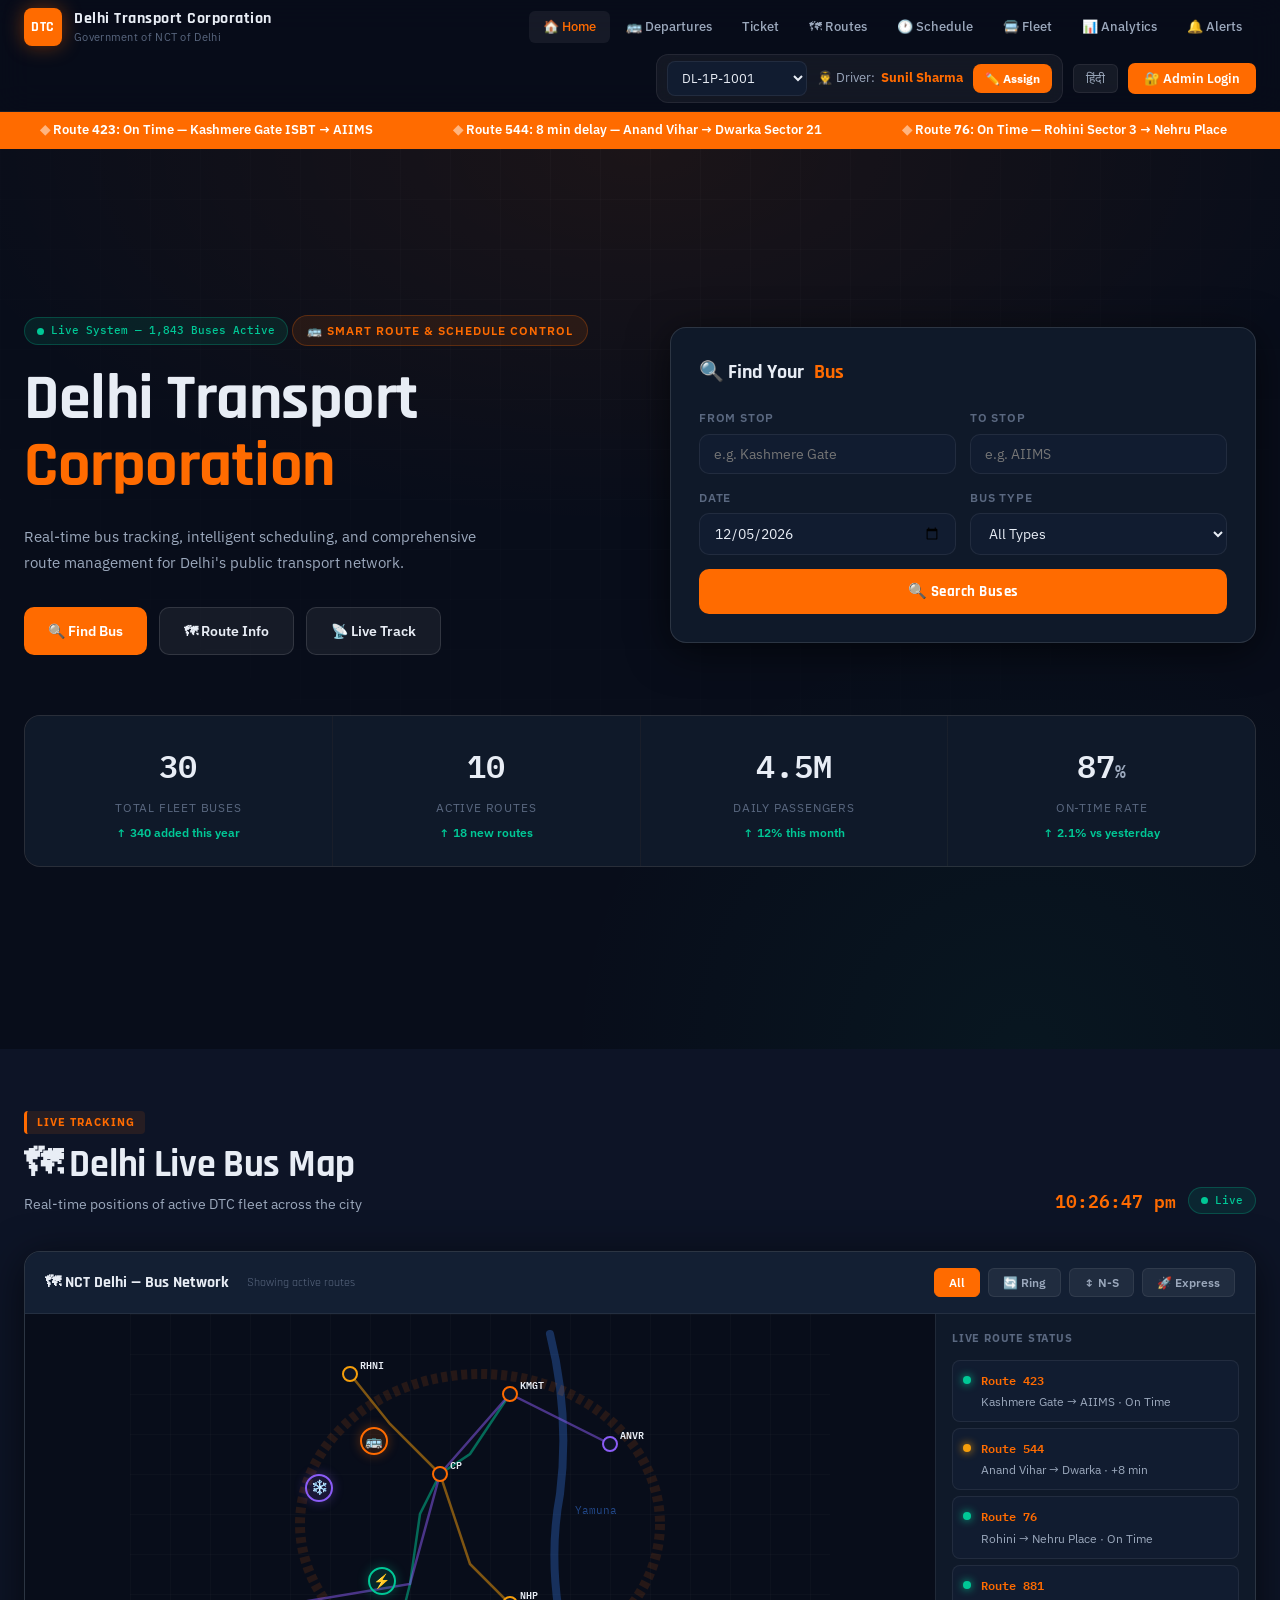
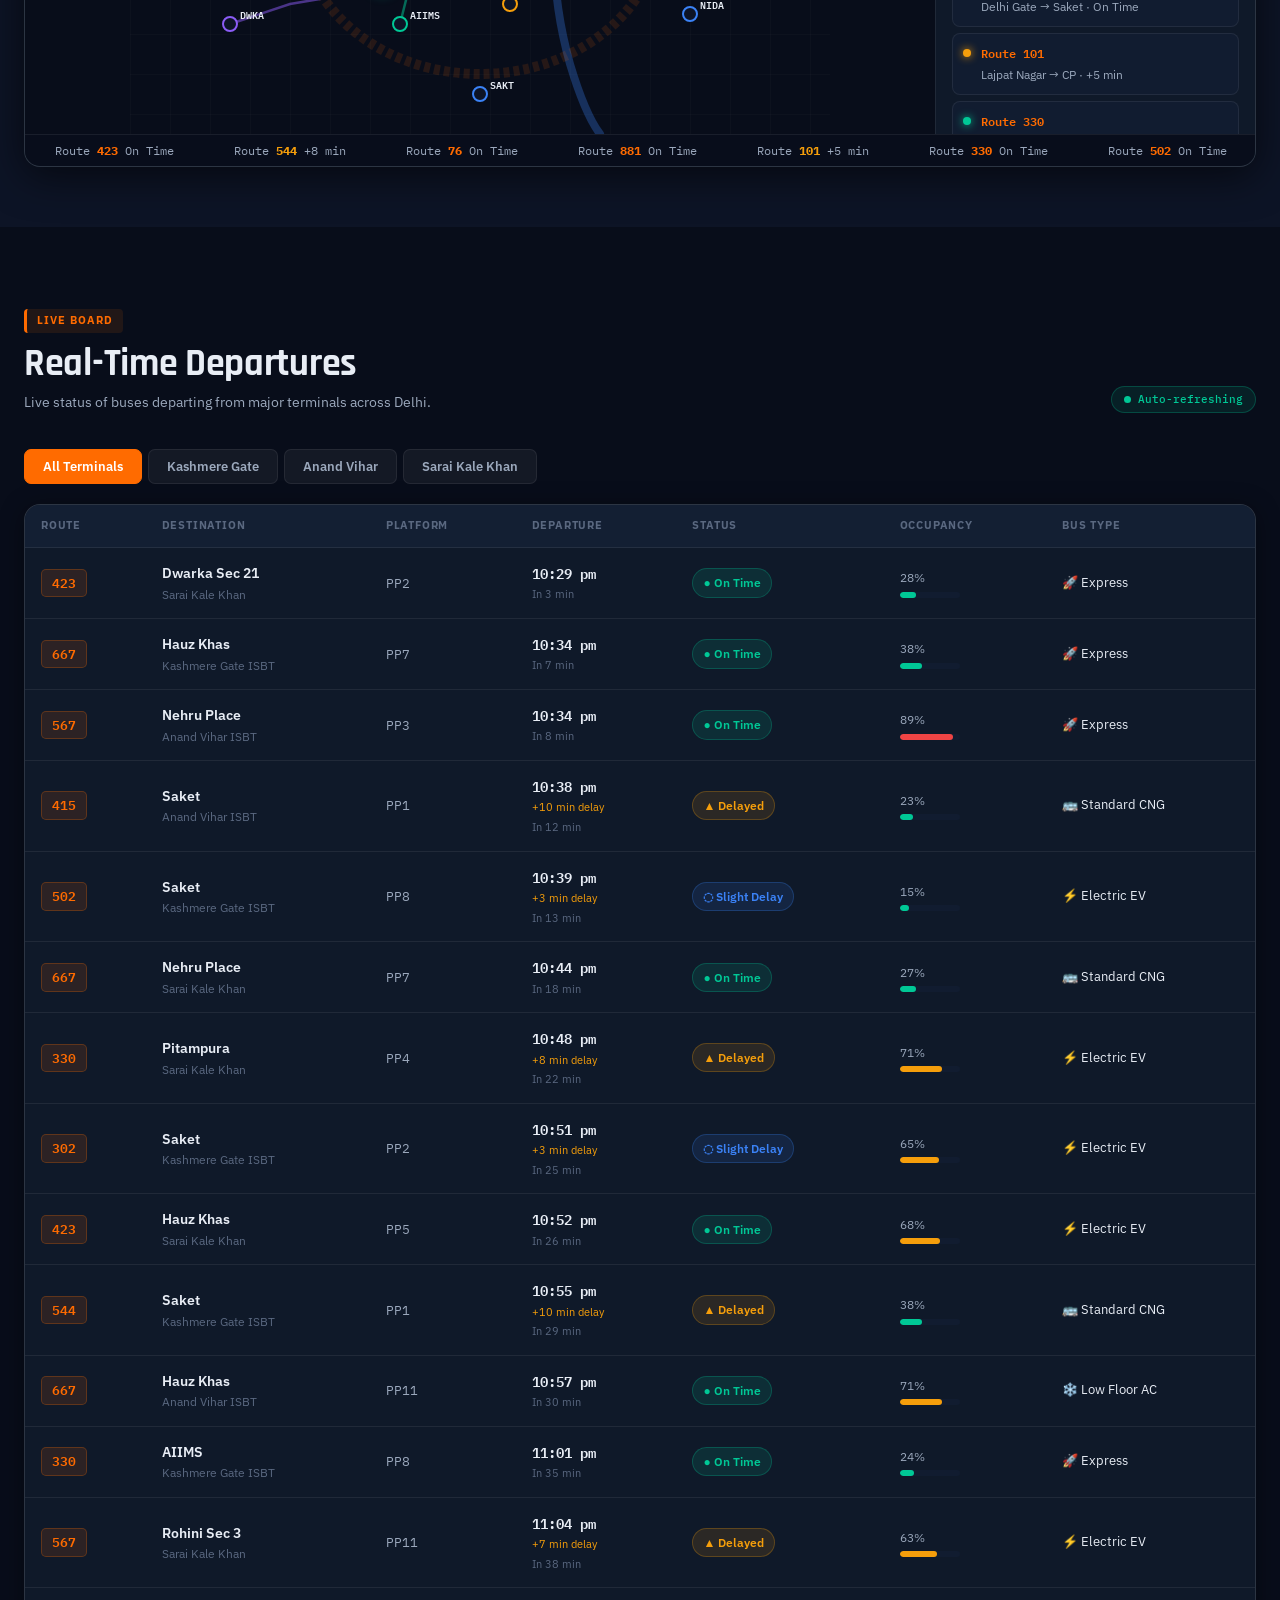
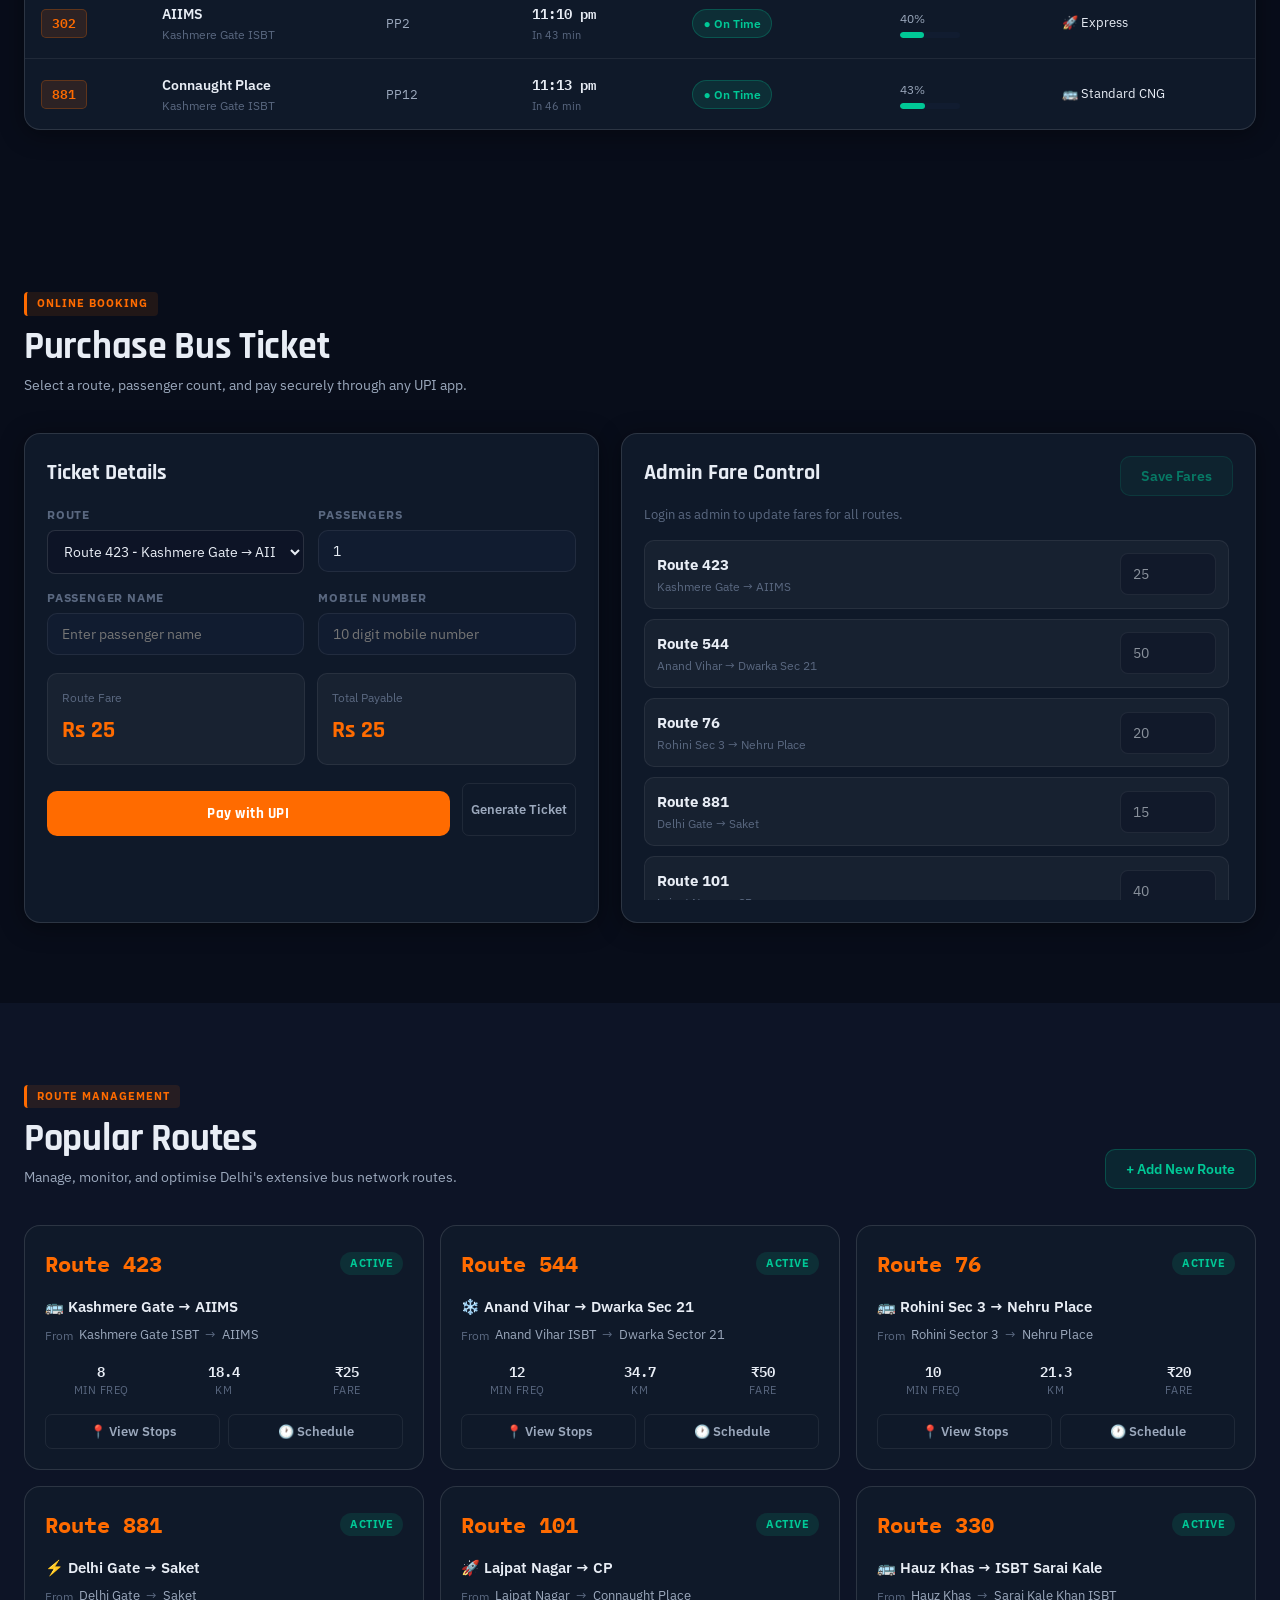
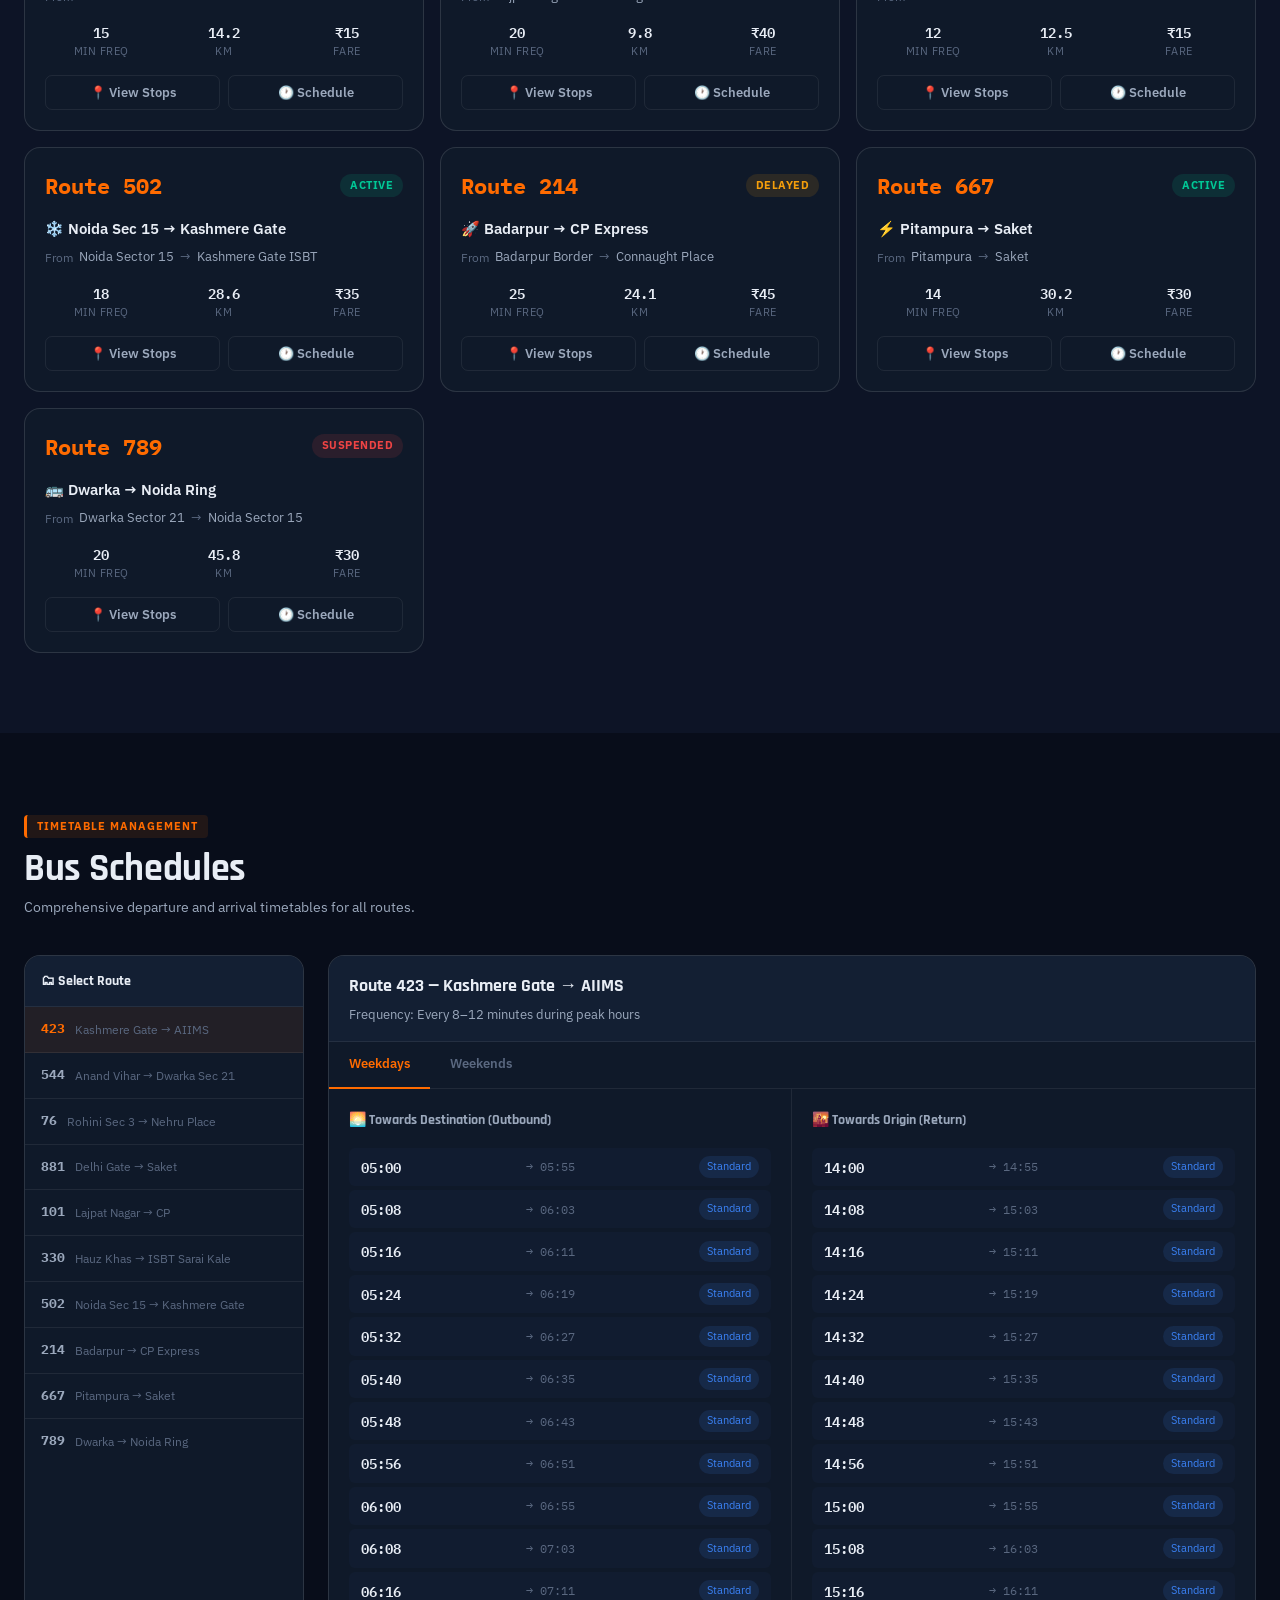
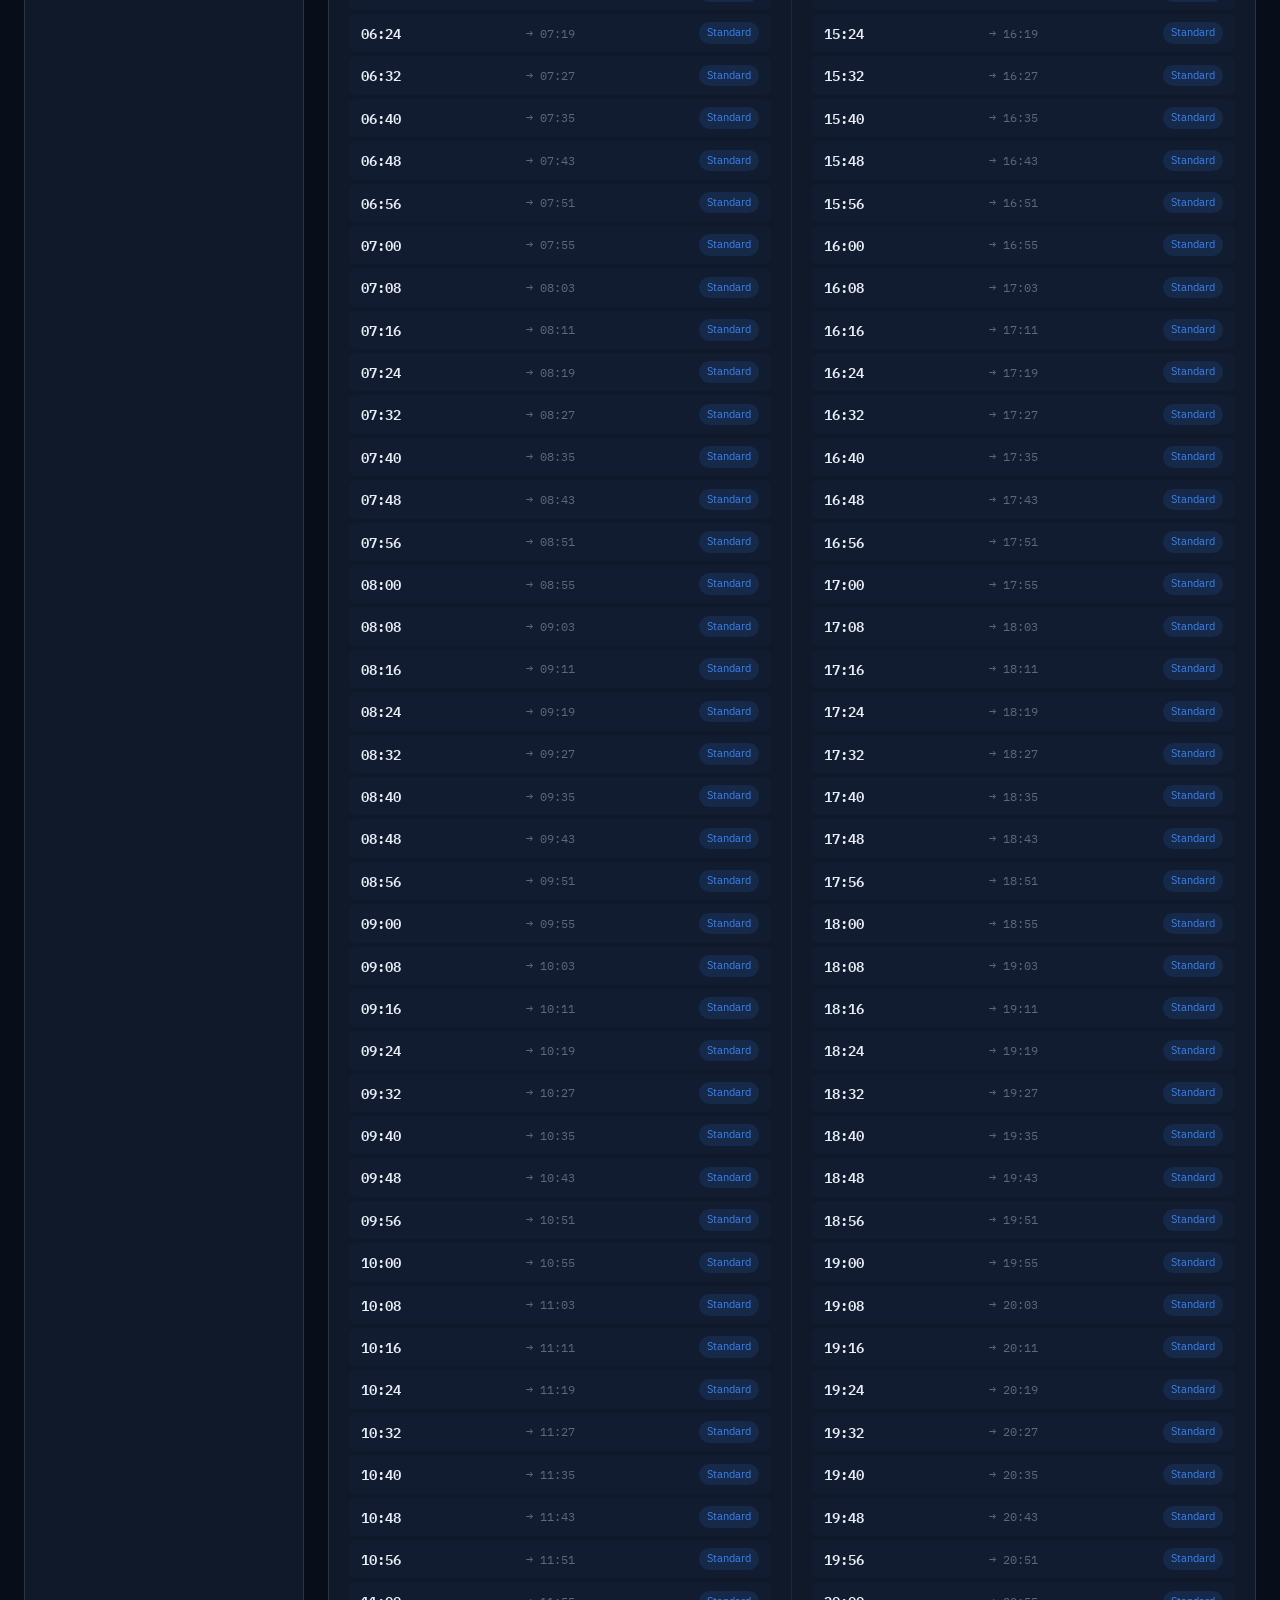
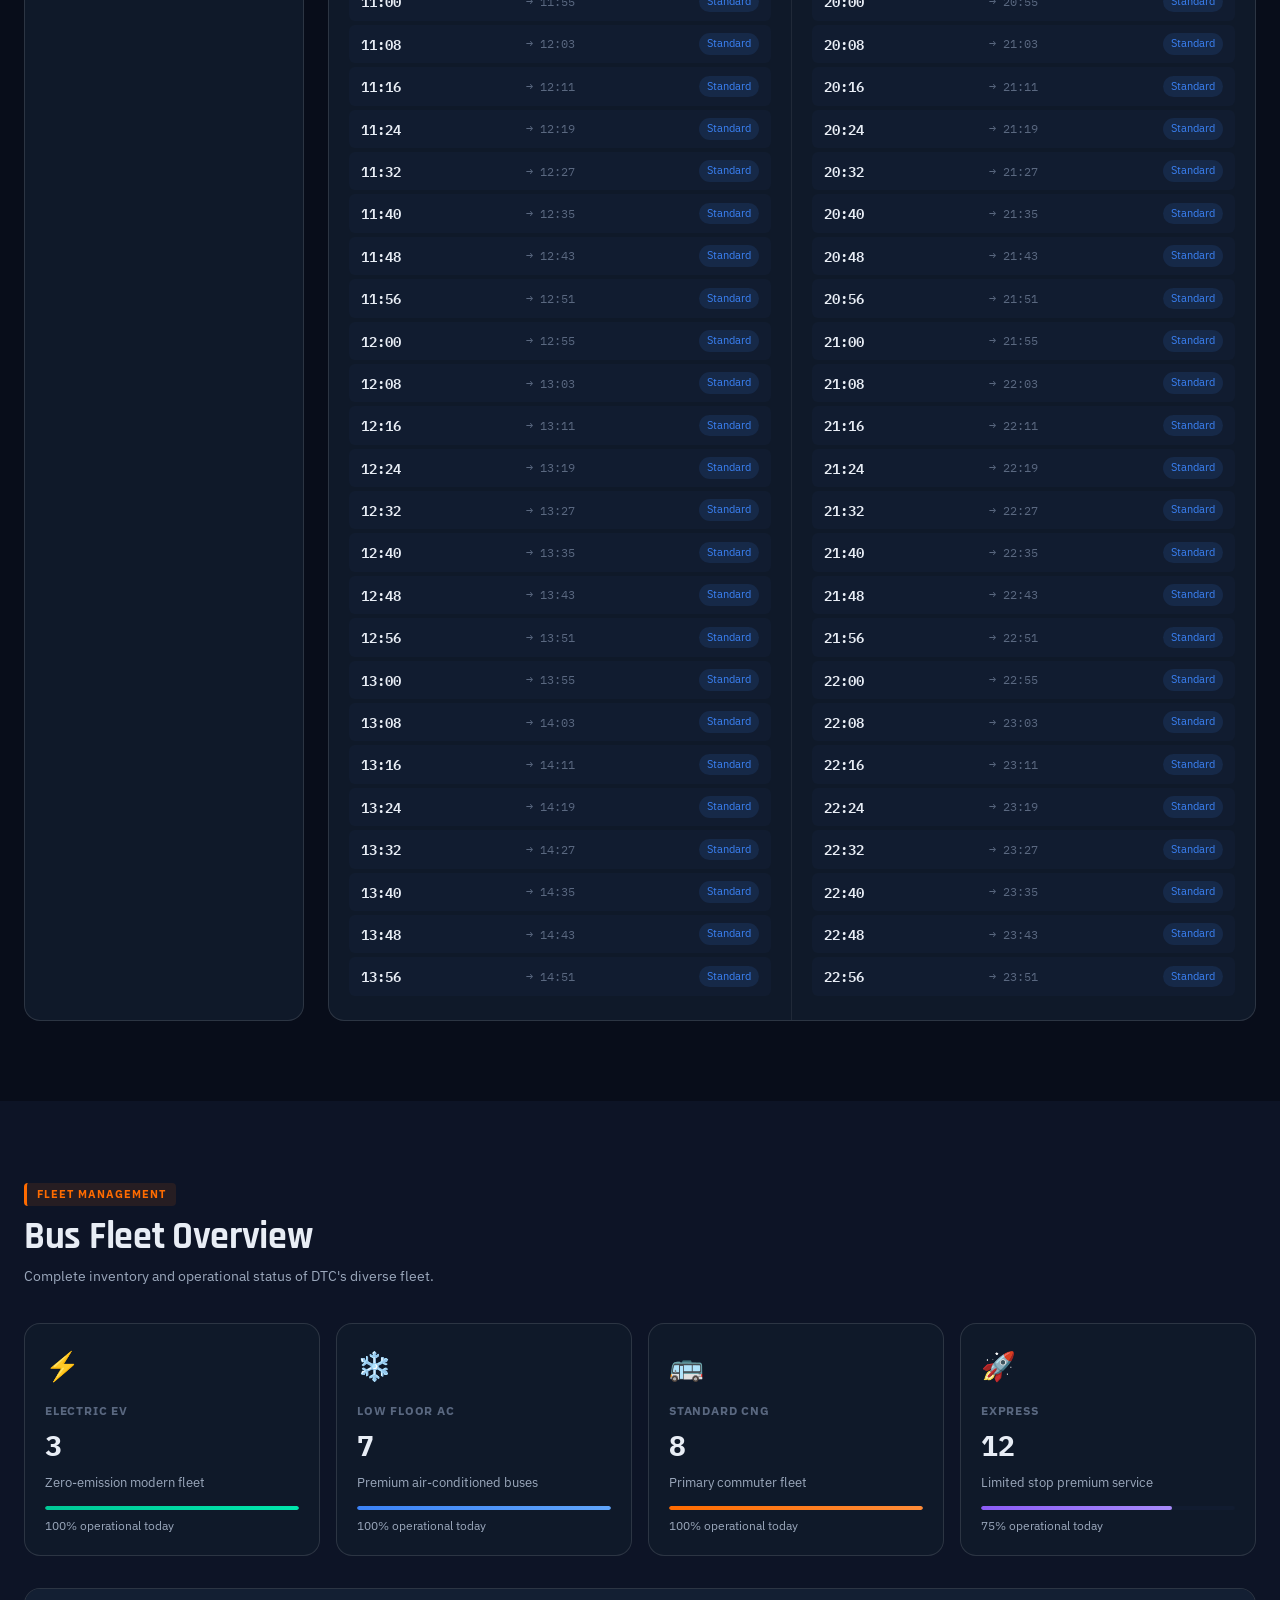
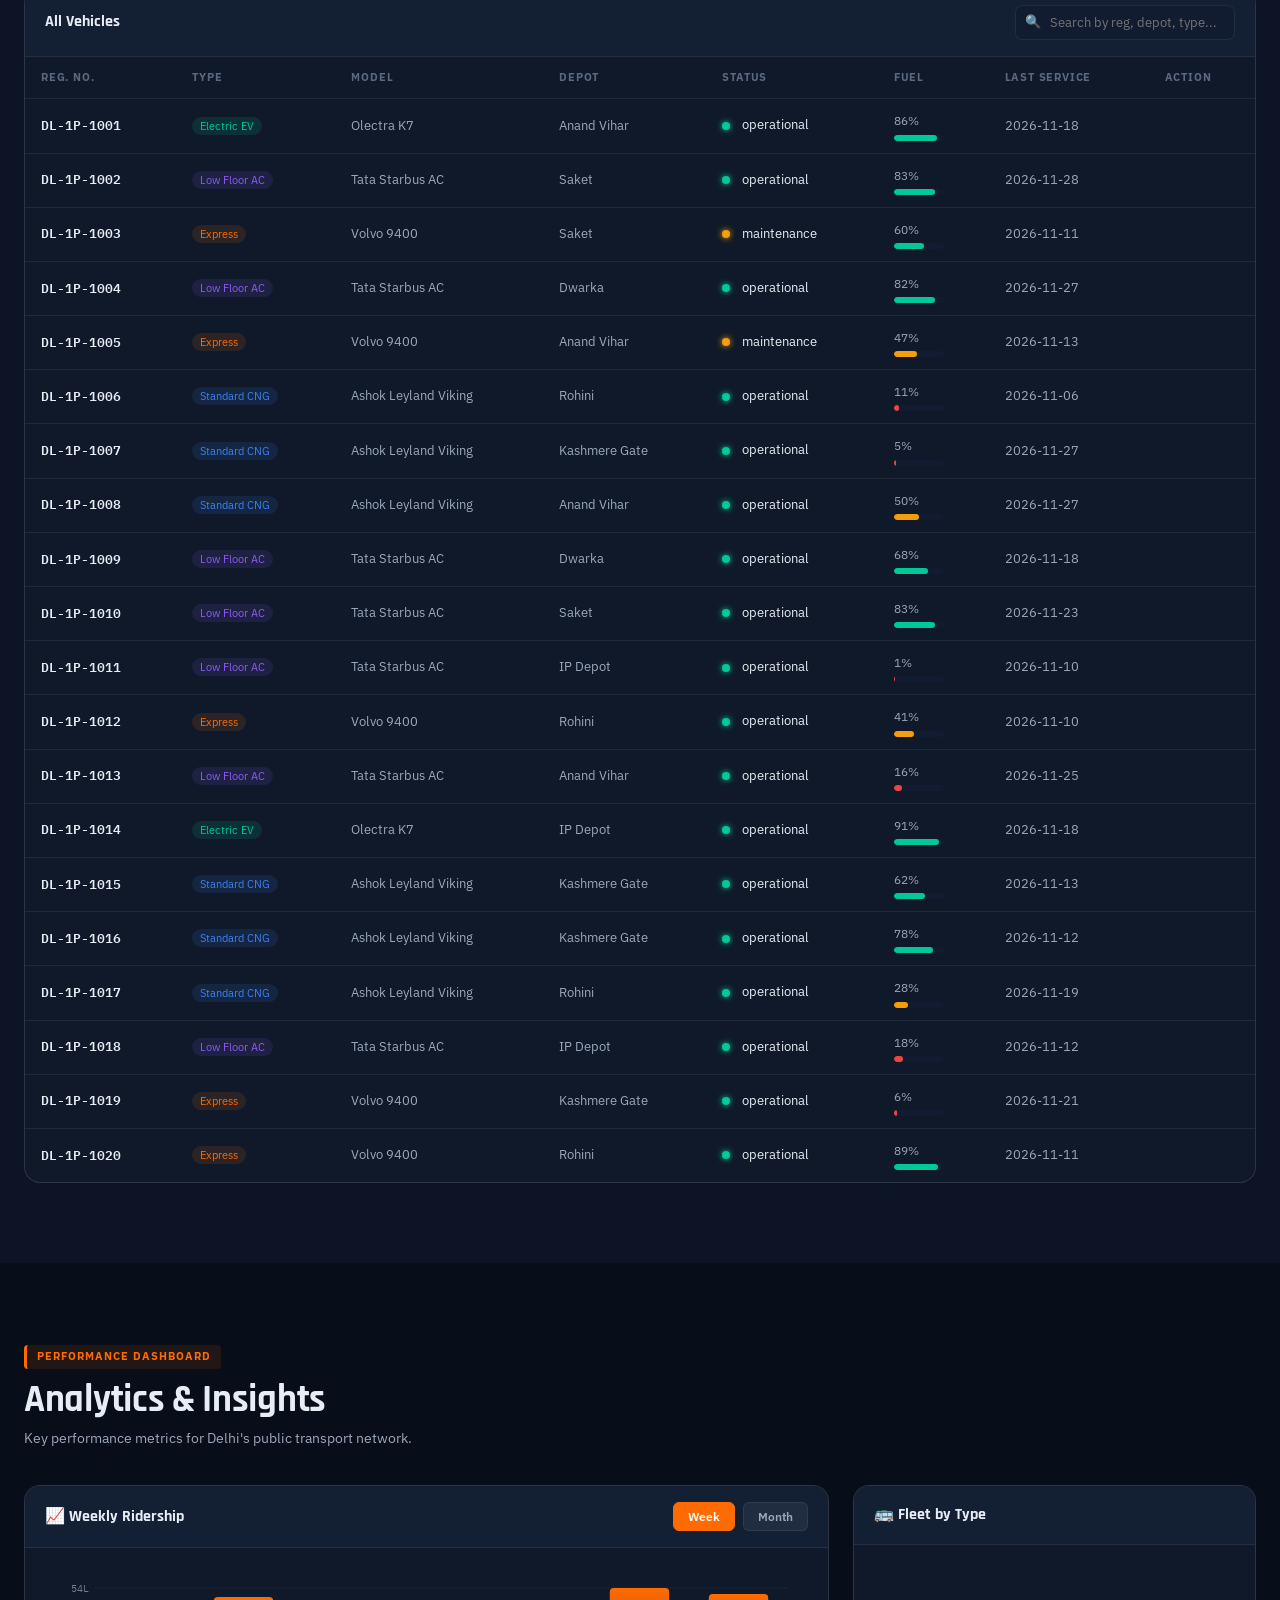
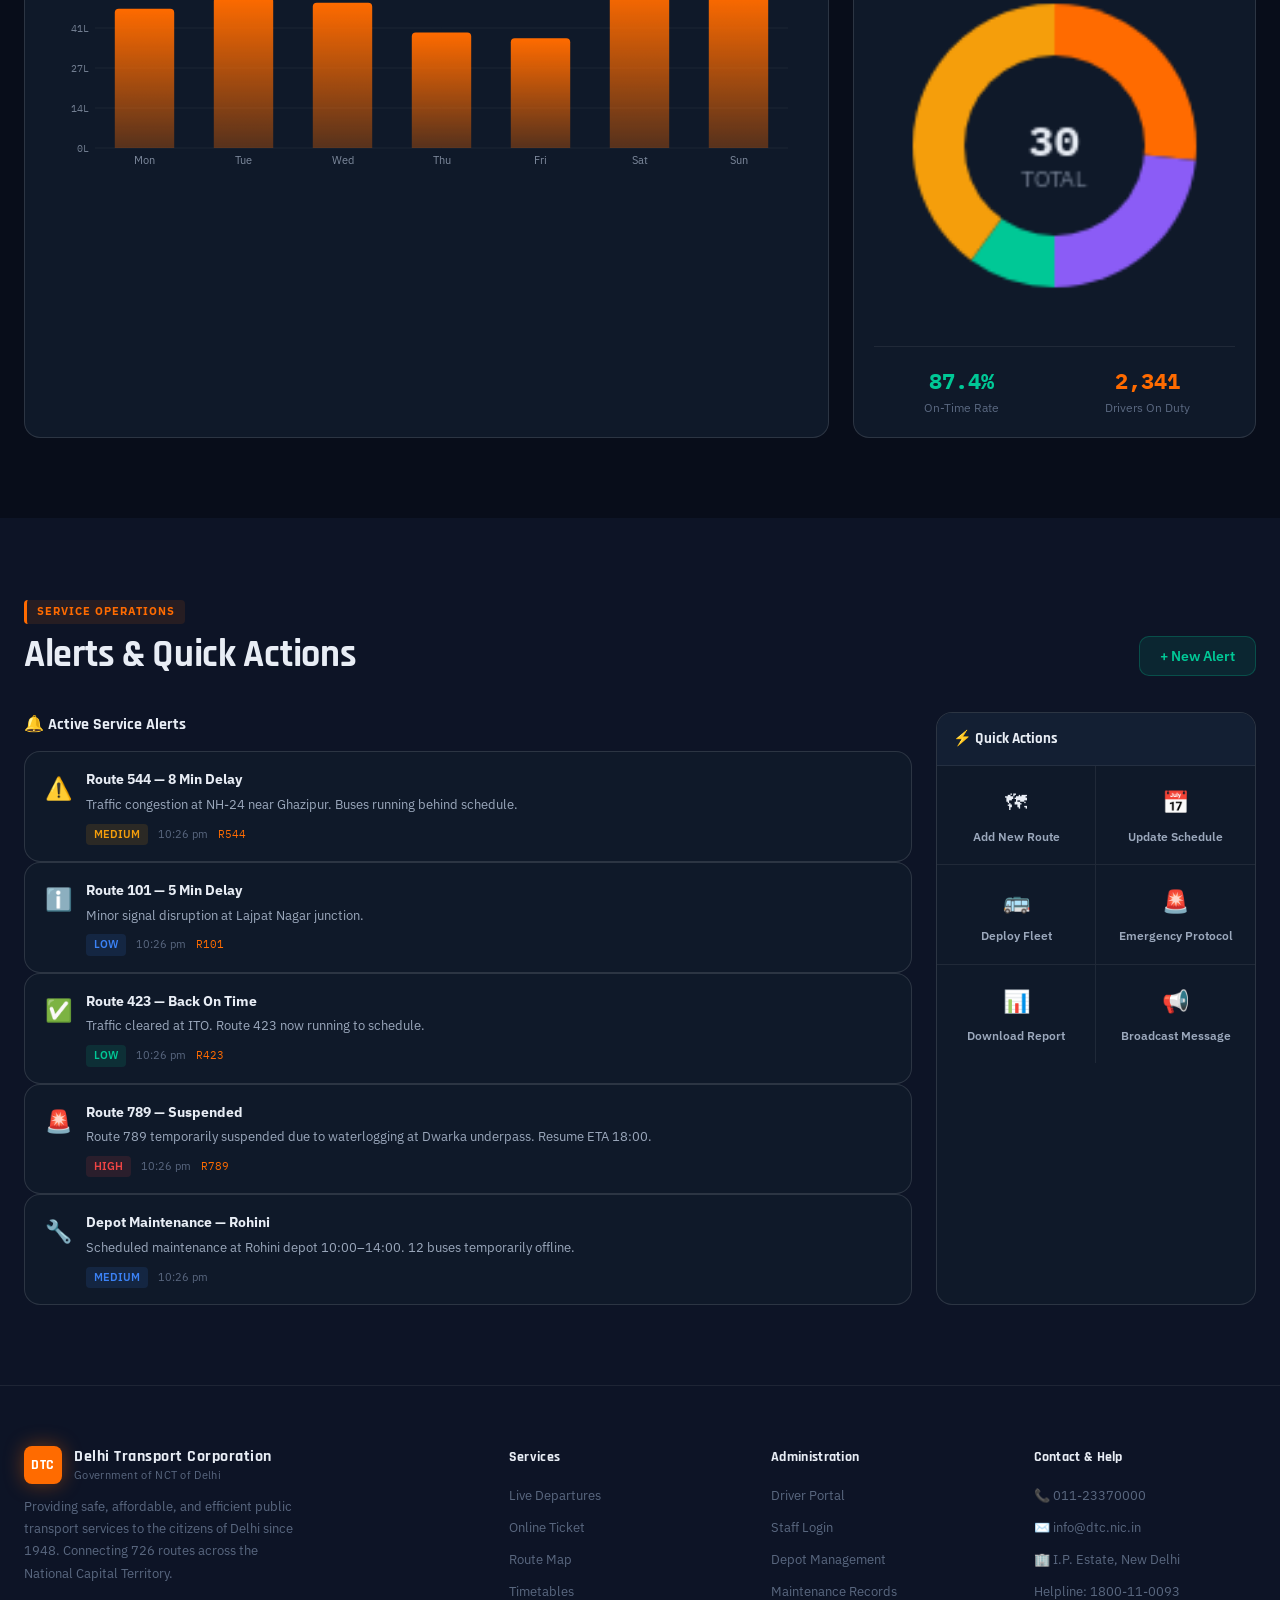
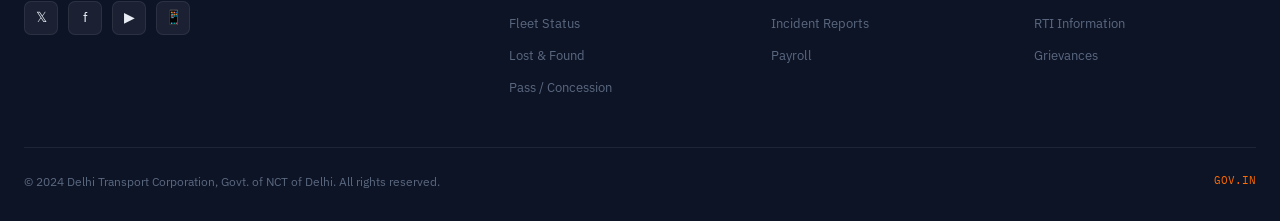
==== commit 73675481: "Add files via upload" ====
--- a/index.html
+++ b/index.html
@@ -29,6 +29,7 @@
     <ul class="nav-links">
       <li><a href="#hero" class="active">🏠 Home</a></li>
       <li><a href="#departures">🚌 Departures</a></li>
+      <li><a href="#ticket">Ticket</a></li>
       <li><a href="#routes">🗺 Routes</a></li>
       <li><a href="#schedule">🕐 Schedule</a></li>
       <li><a href="#fleet">🚍 Fleet</a></li>
@@ -326,6 +327,71 @@
   </div>
 </section>
 
+<!-- ── Ticket Purchase ───────────────────────────────────────── -->
+<section id="ticket">
+  <div class="container">
+    <div class="section-header">
+      <div>
+        <div class="section-tag">Online Booking</div>
+        <h2 class="section-title">Purchase Bus Ticket</h2>
+        <p class="section-sub">Select a route, passenger count, and pay securely through any UPI app.</p>
+      </div>
+    </div>
+
+    <div class="ticket-layout">
+      <div class="ticket-panel">
+        <div class="ticket-panel-title">Ticket Details</div>
+        <div class="ticket-form-grid">
+          <div class="form-row">
+            <label>Route</label>
+            <select id="ticketRoute" class="form-input"></select>
+          </div>
+          <div class="form-row">
+            <label>Passengers</label>
+            <input id="ticketPassengers" type="number" min="1" max="10" value="1">
+          </div>
+          <div class="form-row">
+            <label>Passenger Name</label>
+            <input id="ticketName" placeholder="Enter passenger name">
+          </div>
+          <div class="form-row">
+            <label>Mobile Number</label>
+            <input id="ticketPhone" placeholder="10 digit mobile number" inputmode="numeric">
+          </div>
+        </div>
+
+        <div class="ticket-summary">
+          <div>
+            <span>Route Fare</span>
+            <strong id="ticketFare">Rs 0</strong>
+          </div>
+          <div>
+            <span>Total Payable</span>
+            <strong id="ticketTotal">Rs 0</strong>
+          </div>
+        </div>
+
+        <div class="ticket-actions">
+          <button id="btnPayUpi" class="btn-login">Pay with UPI</button>
+          <button id="btnDownloadTicket" class="btn-outline" type="button">Generate Ticket</button>
+        </div>
+        <div id="ticketStatus" class="ticket-status"></div>
+      </div>
+
+      <div class="ticket-panel admin-fare-panel">
+        <div class="ticket-panel-head">
+          <div>
+            <div class="ticket-panel-title">Admin Fare Control</div>
+            <p>Login as admin to update fares for all routes.</p>
+          </div>
+          <button id="btnSaveFares" class="btn-add">Save Fares</button>
+        </div>
+        <div id="fareEditor" class="fare-editor"></div>
+      </div>
+    </div>
+  </div>
+</section>
+
 <!-- ── Routes ────────────────────────────────────────────────── -->
 <section id="routes">
   <div class="container">
@@ -567,6 +633,7 @@
         <h4>Services</h4>
         <ul>
           <li><a href="#departures">Live Departures</a></li>
+          <li><a href="#ticket">Online Ticket</a></li>
           <li><a href="#routes">Route Map</a></li>
           <li><a href="#schedule">Timetables</a></li>
           <li><a href="#fleet">Fleet Status</a></li>
--- a/styles.css
+++ b/styles.css
@@ -903,6 +903,156 @@
 .ticker-item { white-space: nowrap; padding: 0 40px; font-size: 13px; font-weight: 600; color: white; }
 .ticker-sep { color: rgba(255,255,255,0.5); }
 
+/* Ticket purchase */
+.ticket-layout {
+  display: grid;
+  grid-template-columns: minmax(0, 0.95fr) minmax(0, 1.05fr);
+  gap: 22px;
+}
+
+.ticket-panel {
+  background: var(--card);
+  border: 1px solid var(--border2);
+  border-radius: var(--radius2);
+  padding: 22px;
+  box-shadow: var(--shadow);
+}
+
+.ticket-panel-title {
+  font-family: var(--font-head);
+  font-size: 22px;
+  font-weight: 700;
+  margin-bottom: 14px;
+}
+
+.ticket-panel-head {
+  display: flex;
+  align-items: flex-start;
+  justify-content: space-between;
+  gap: 16px;
+  margin-bottom: 14px;
+}
+
+.ticket-panel-head p {
+  color: var(--text3);
+  font-size: 13px;
+  margin-top: 2px;
+}
+
+.ticket-form-grid {
+  display: grid;
+  grid-template-columns: repeat(2, minmax(0, 1fr));
+  gap: 14px;
+}
+
+.ticket-form-grid .form-row {
+  margin-bottom: 0;
+}
+
+.form-row select,
+.fare-input {
+  width: 100%;
+  padding: 11px 12px;
+  border-radius: 8px;
+  border: 1px solid var(--border2);
+  background: var(--bg2);
+  color: var(--text);
+  font-size: 14px;
+}
+
+.form-row select:focus,
+.fare-input:focus {
+  outline: none;
+  border-color: var(--primary);
+  box-shadow: 0 0 0 3px rgba(255,107,0,0.12);
+}
+
+.ticket-summary {
+  display: grid;
+  grid-template-columns: repeat(2, minmax(0, 1fr));
+  gap: 12px;
+  margin: 18px 0;
+}
+
+.ticket-summary > div {
+  border: 1px solid var(--border);
+  border-radius: 10px;
+  padding: 14px;
+  background: rgba(255,255,255,0.04);
+}
+
+.ticket-summary span {
+  display: block;
+  color: var(--text3);
+  font-size: 12px;
+  margin-bottom: 4px;
+}
+
+.ticket-summary strong {
+  color: var(--primary);
+  font-family: var(--font-head);
+  font-size: 24px;
+}
+
+.ticket-actions {
+  display: grid;
+  grid-template-columns: minmax(0, 1fr) auto;
+  gap: 12px;
+}
+
+.ticket-status {
+  margin-top: 14px;
+  color: var(--text2);
+  font-size: 13px;
+}
+
+.ticket-receipt {
+  display: grid;
+  gap: 6px;
+  border: 1px solid rgba(0,200,150,0.24);
+  border-radius: 10px;
+  padding: 12px;
+  background: rgba(0,200,150,0.08);
+}
+
+.fare-editor {
+  display: grid;
+  gap: 10px;
+  max-height: 360px;
+  overflow-y: auto;
+  padding-right: 4px;
+}
+
+.fare-row {
+  display: grid;
+  grid-template-columns: minmax(0, 1fr) 96px;
+  gap: 12px;
+  align-items: center;
+  padding: 12px;
+  border: 1px solid var(--border);
+  border-radius: 10px;
+  background: rgba(255,255,255,0.035);
+}
+
+.fare-row strong,
+.fare-row span {
+  display: block;
+}
+
+.fare-row span {
+  color: var(--text3);
+  font-size: 12px;
+  overflow: hidden;
+  text-overflow: ellipsis;
+  white-space: nowrap;
+}
+
+.fare-input:disabled,
+#btnSaveFares:disabled {
+  opacity: 0.55;
+  cursor: not-allowed;
+}
+
 /* Scrolling marquee on map */
 .map-ticker { background: rgba(8,13,26,0.9); border-top: 1px solid var(--border); padding: 6px 0; overflow: hidden; }
 .map-ticker-inner { display: flex; width: max-content; animation: ticker 30s linear infinite; }
@@ -915,6 +1065,7 @@
   .hero-inner { grid-template-columns: 1fr; }
   .hero-search-card { display: none; }
   .footer-grid { grid-template-columns: 1fr 1fr; }
+  .ticket-layout { grid-template-columns: 1fr; }
   .analytics-grid { grid-template-columns: 1fr; }
   .alerts-layout { grid-template-columns: 1fr; }
   .map-body { grid-template-columns: 1fr; }
@@ -935,6 +1086,10 @@
   .fleet-table-wrap { overflow-x: auto; }
   .schedule-grid-wrap { grid-template-columns: 1fr; }
   .form-2col { grid-template-columns: 1fr; }
+  .ticket-form-grid,
+  .ticket-summary,
+  .ticket-actions { grid-template-columns: 1fr; }
+  .ticket-panel-head { flex-direction: column; }
 }
 
 @media (max-width: 480px) {
@@ -1119,6 +1274,7 @@
   .hero-label,
   .live-badge { max-width: 100%; }
   .hero-search-card,
+  .ticket-panel,
   .map-container,
   .fleet-table-wrap,
   .quick-actions,
@@ -1141,6 +1297,7 @@
   .search-input-wrap,
   .search-input-wrap input,
   .btn-add { width: 100%; }
+  .fare-row { grid-template-columns: 1fr; }
   .tab-bar { grid-template-columns: 1fr; }
   .footer-bottom { gap: 10px; }
 }
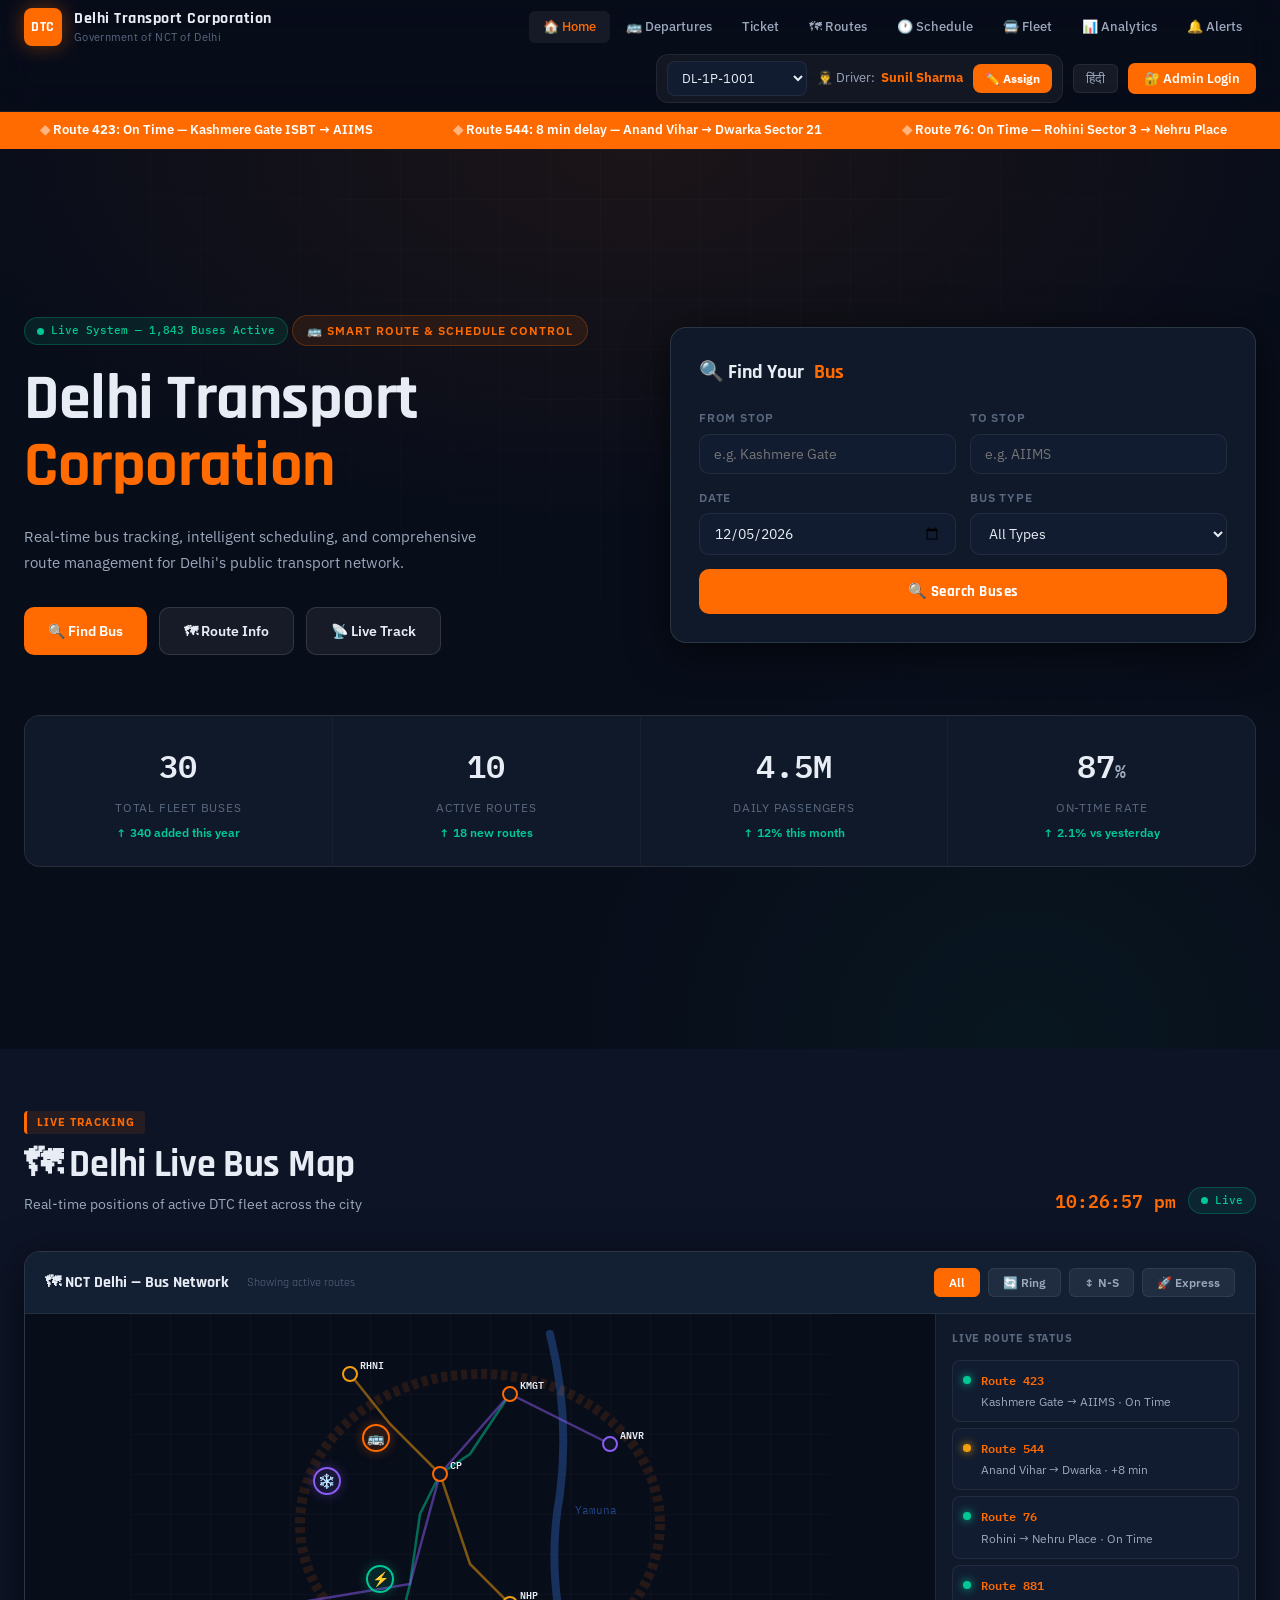
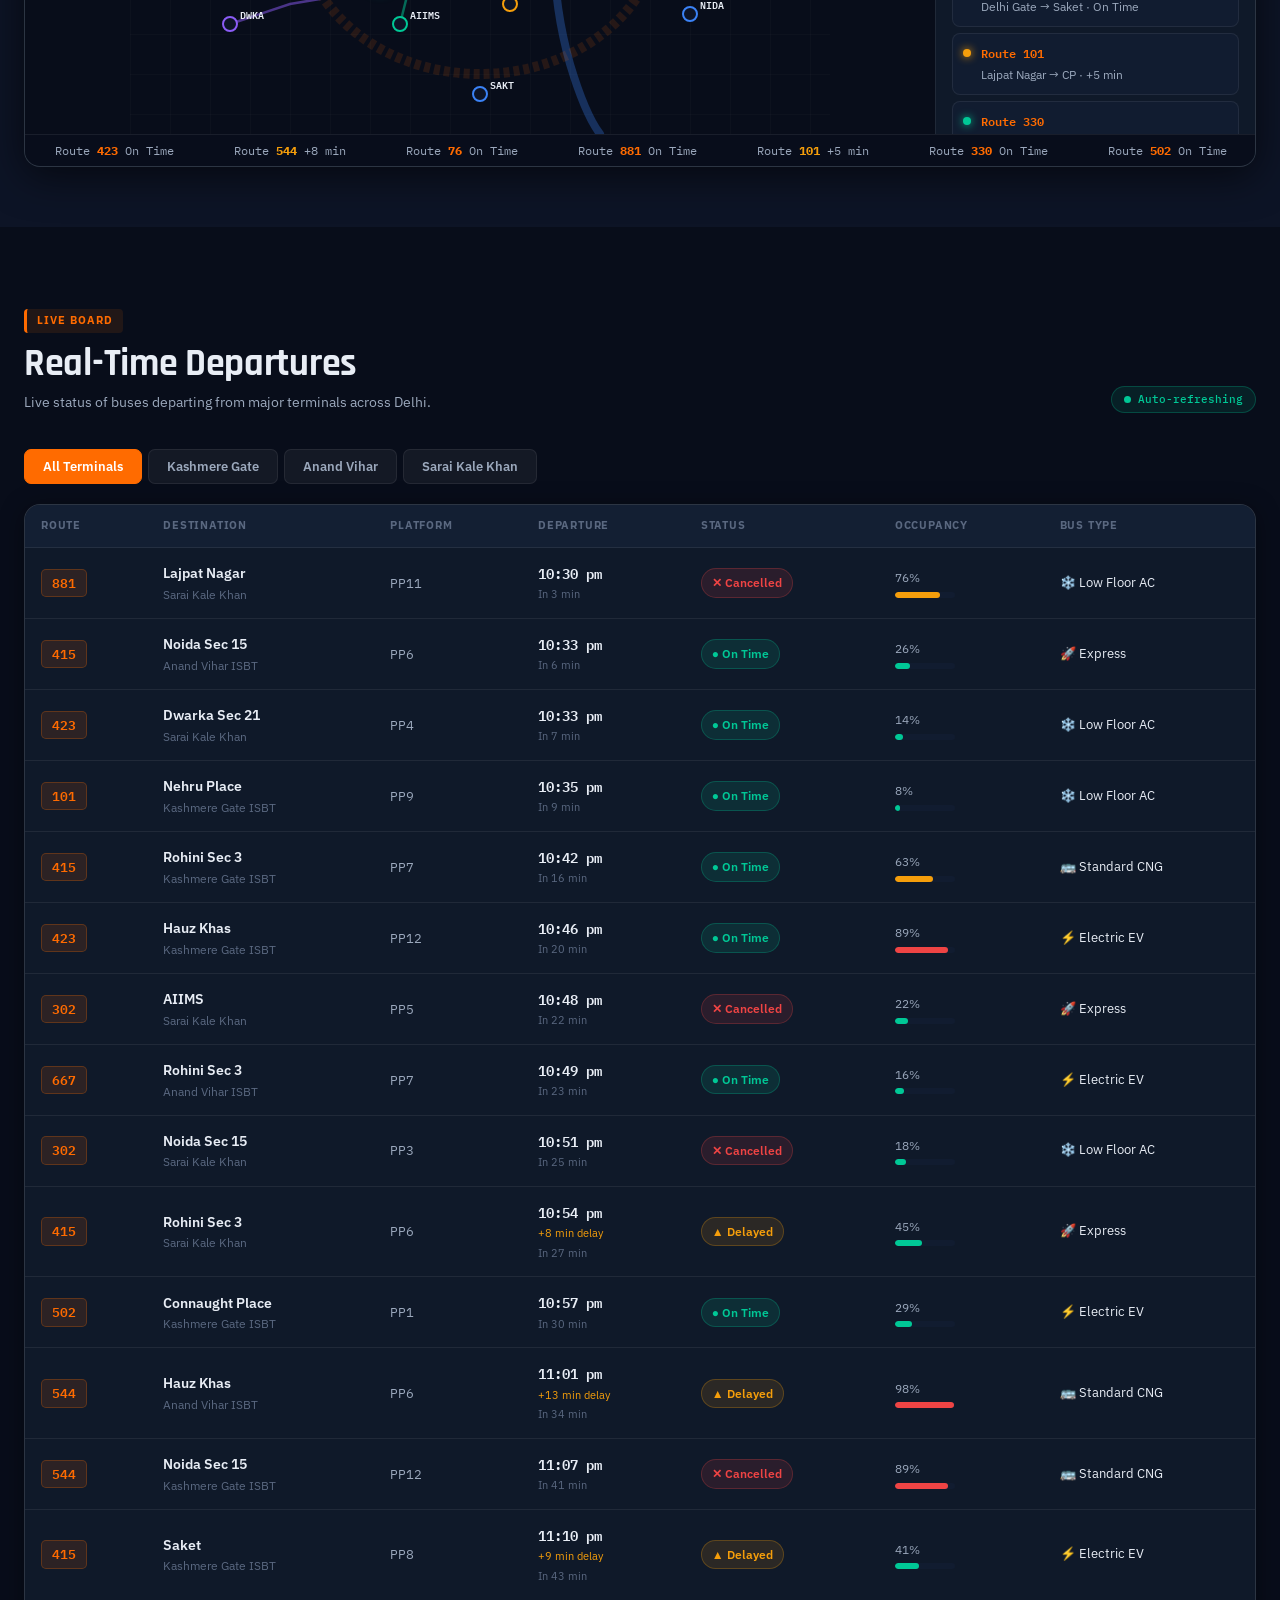
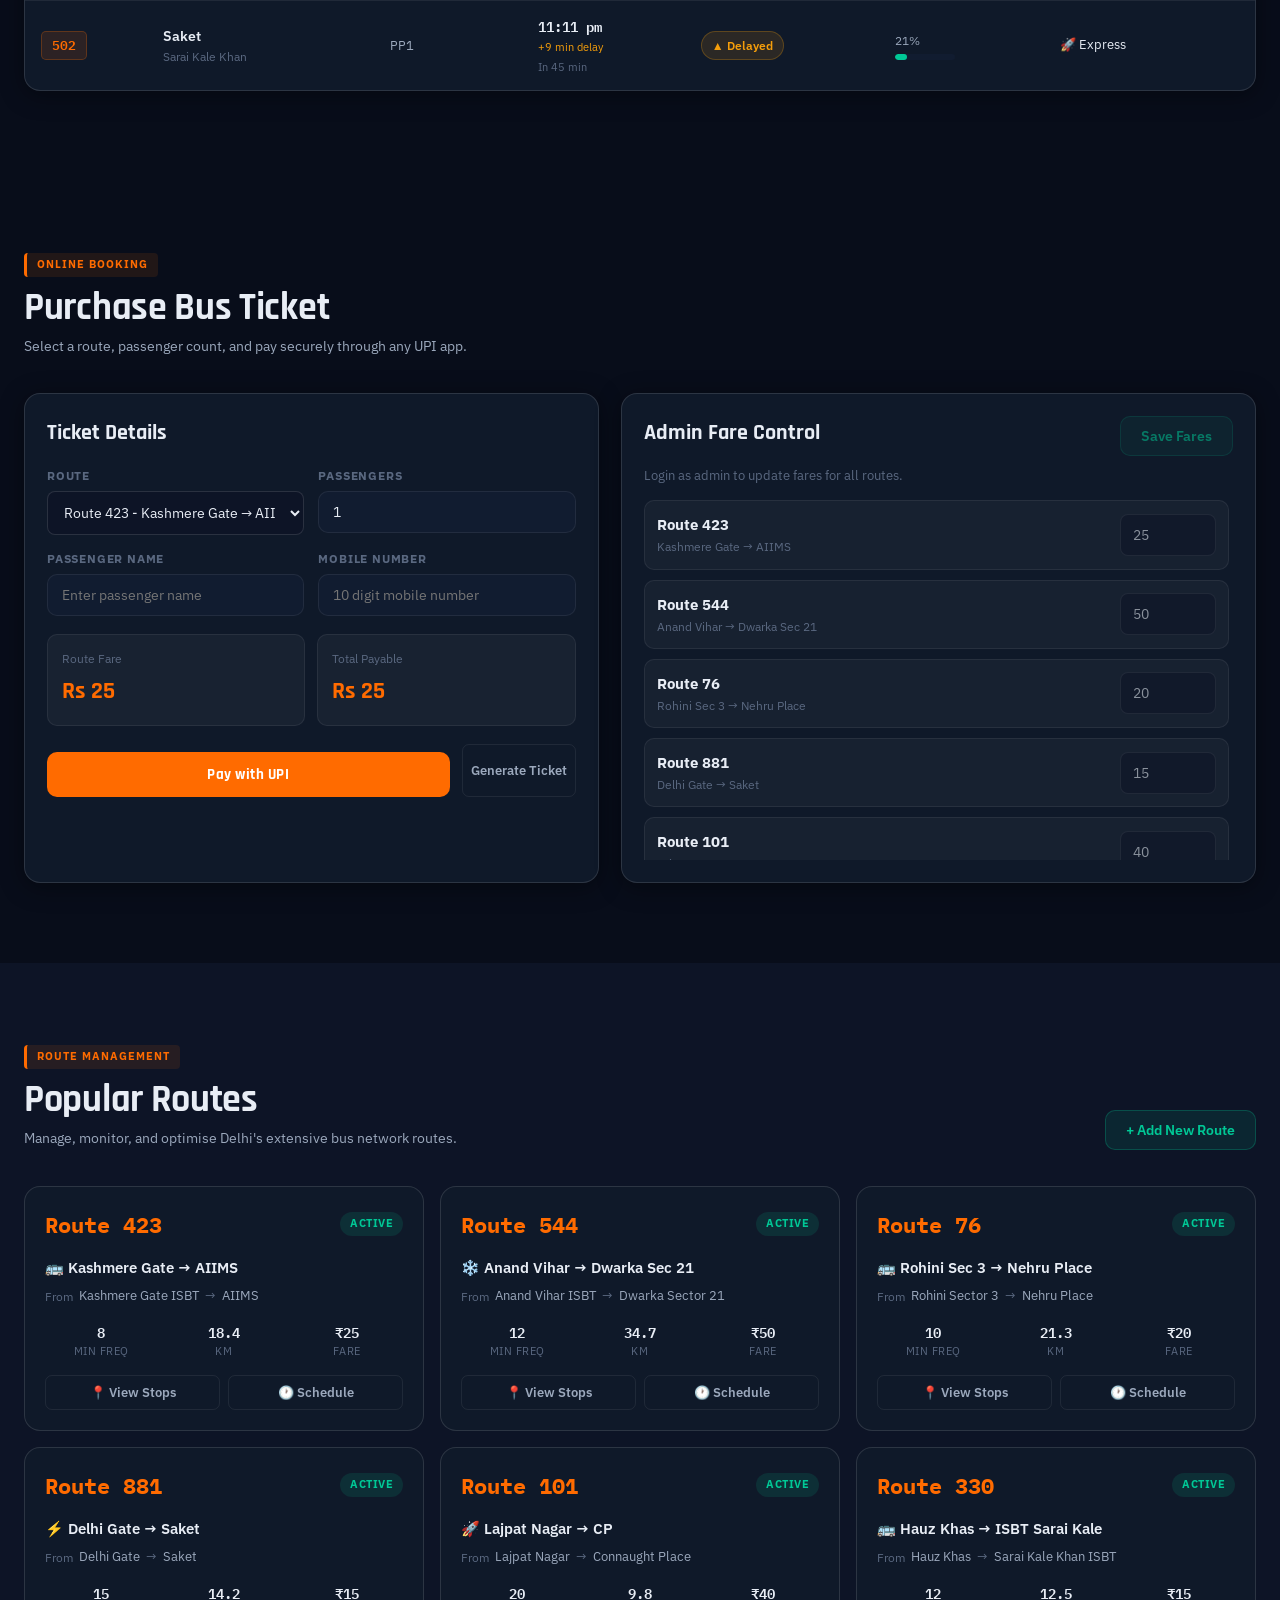
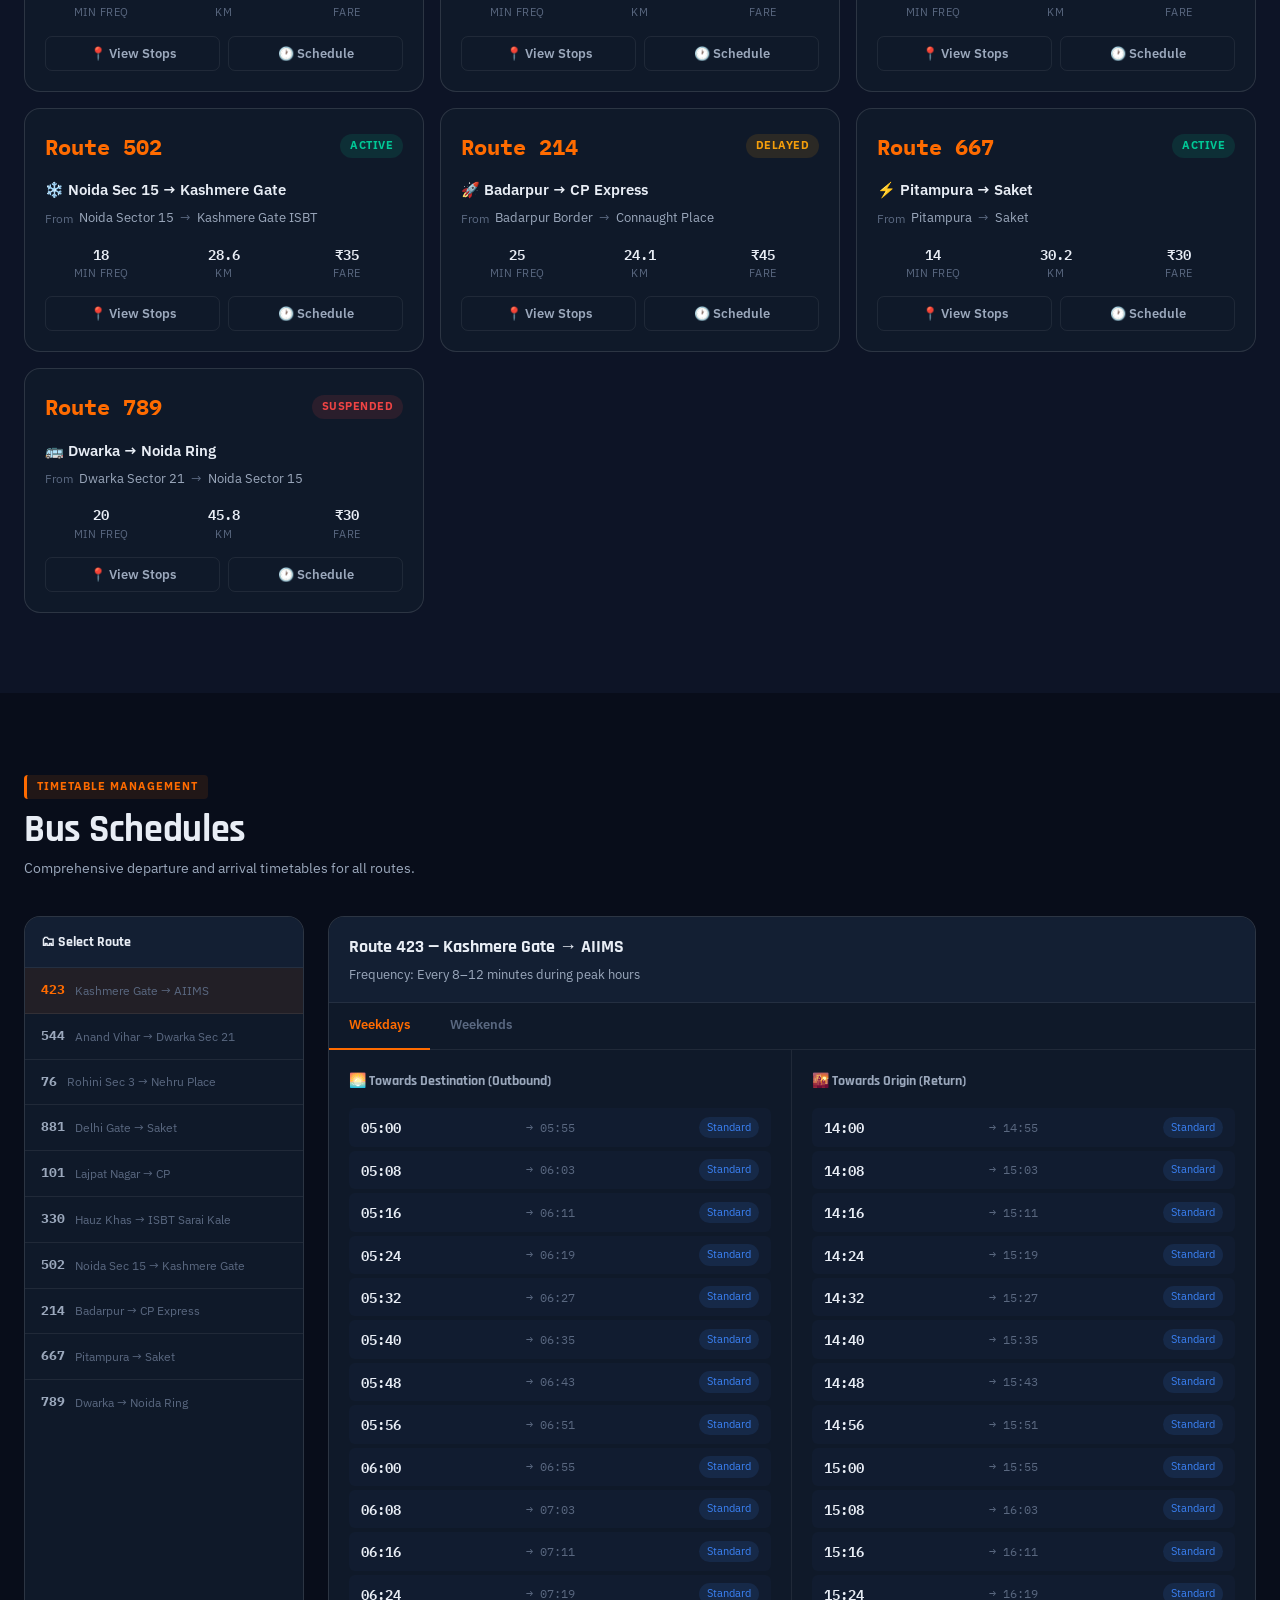
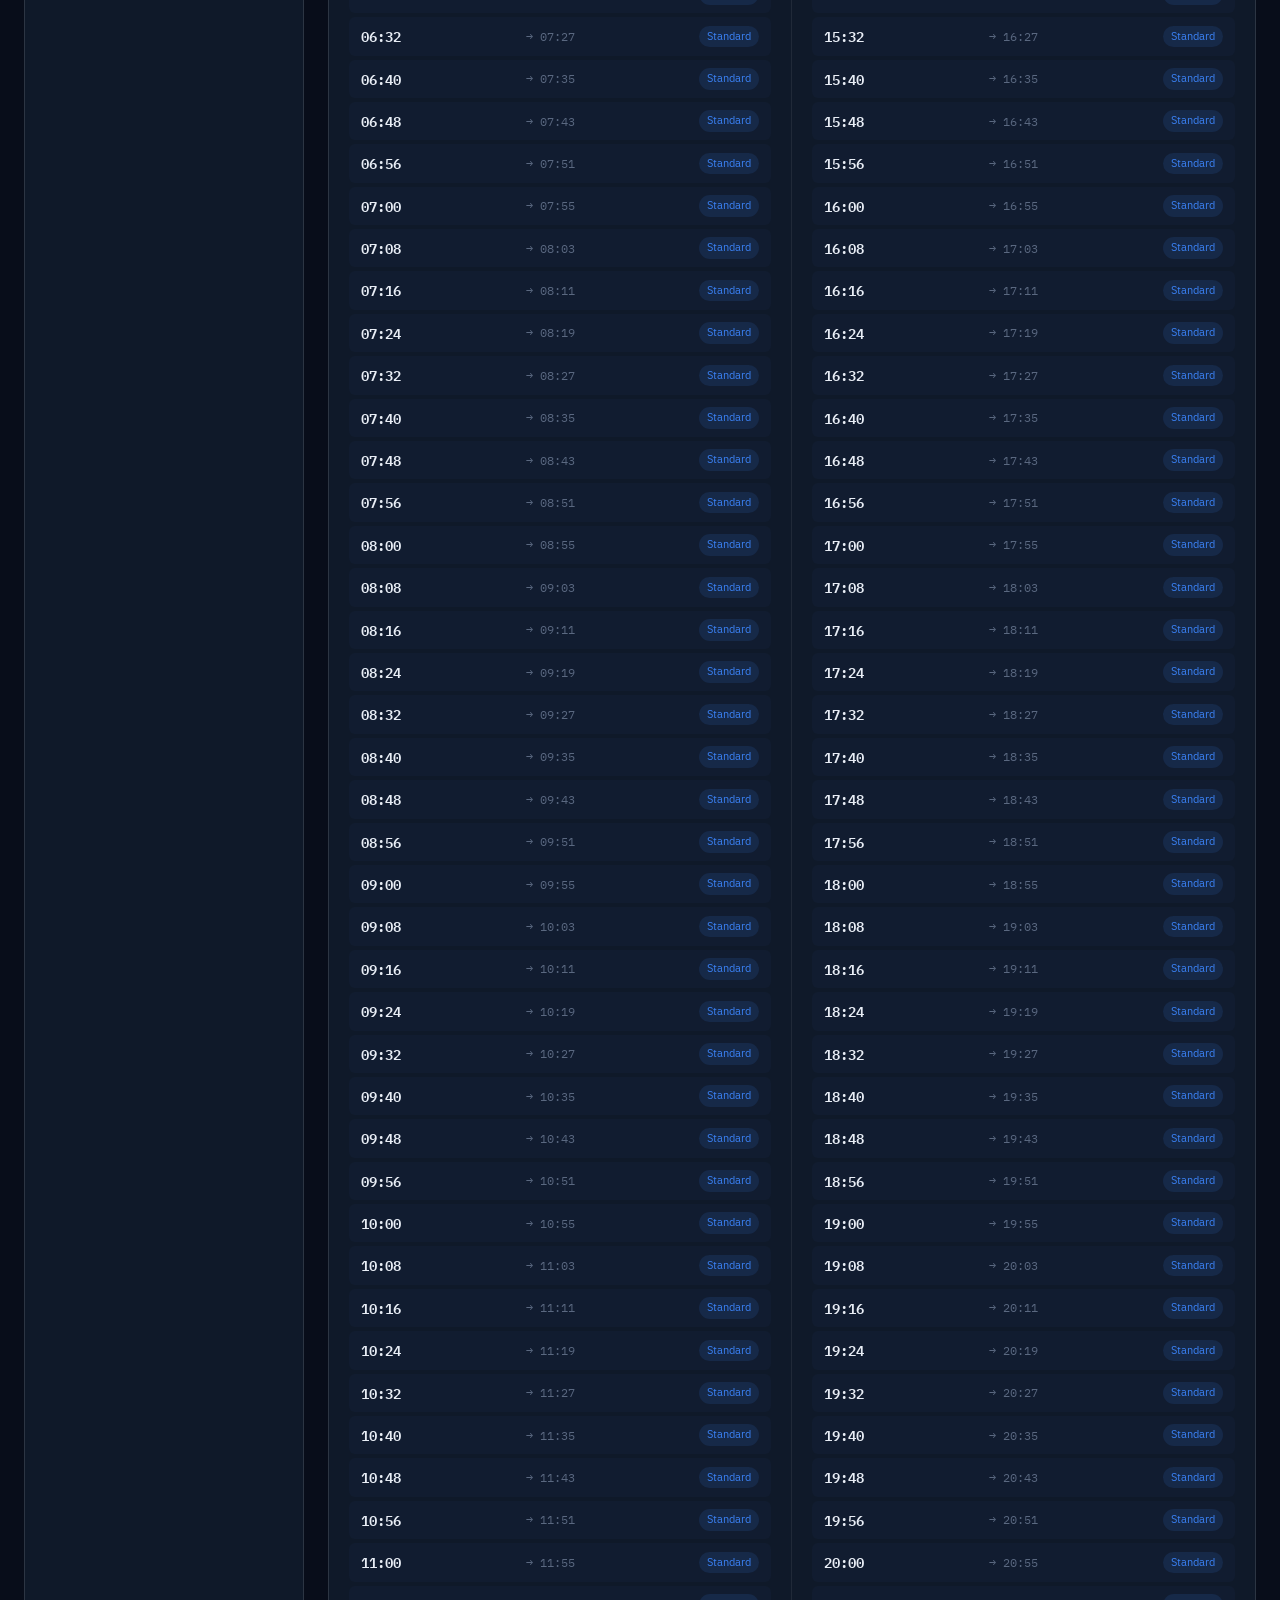
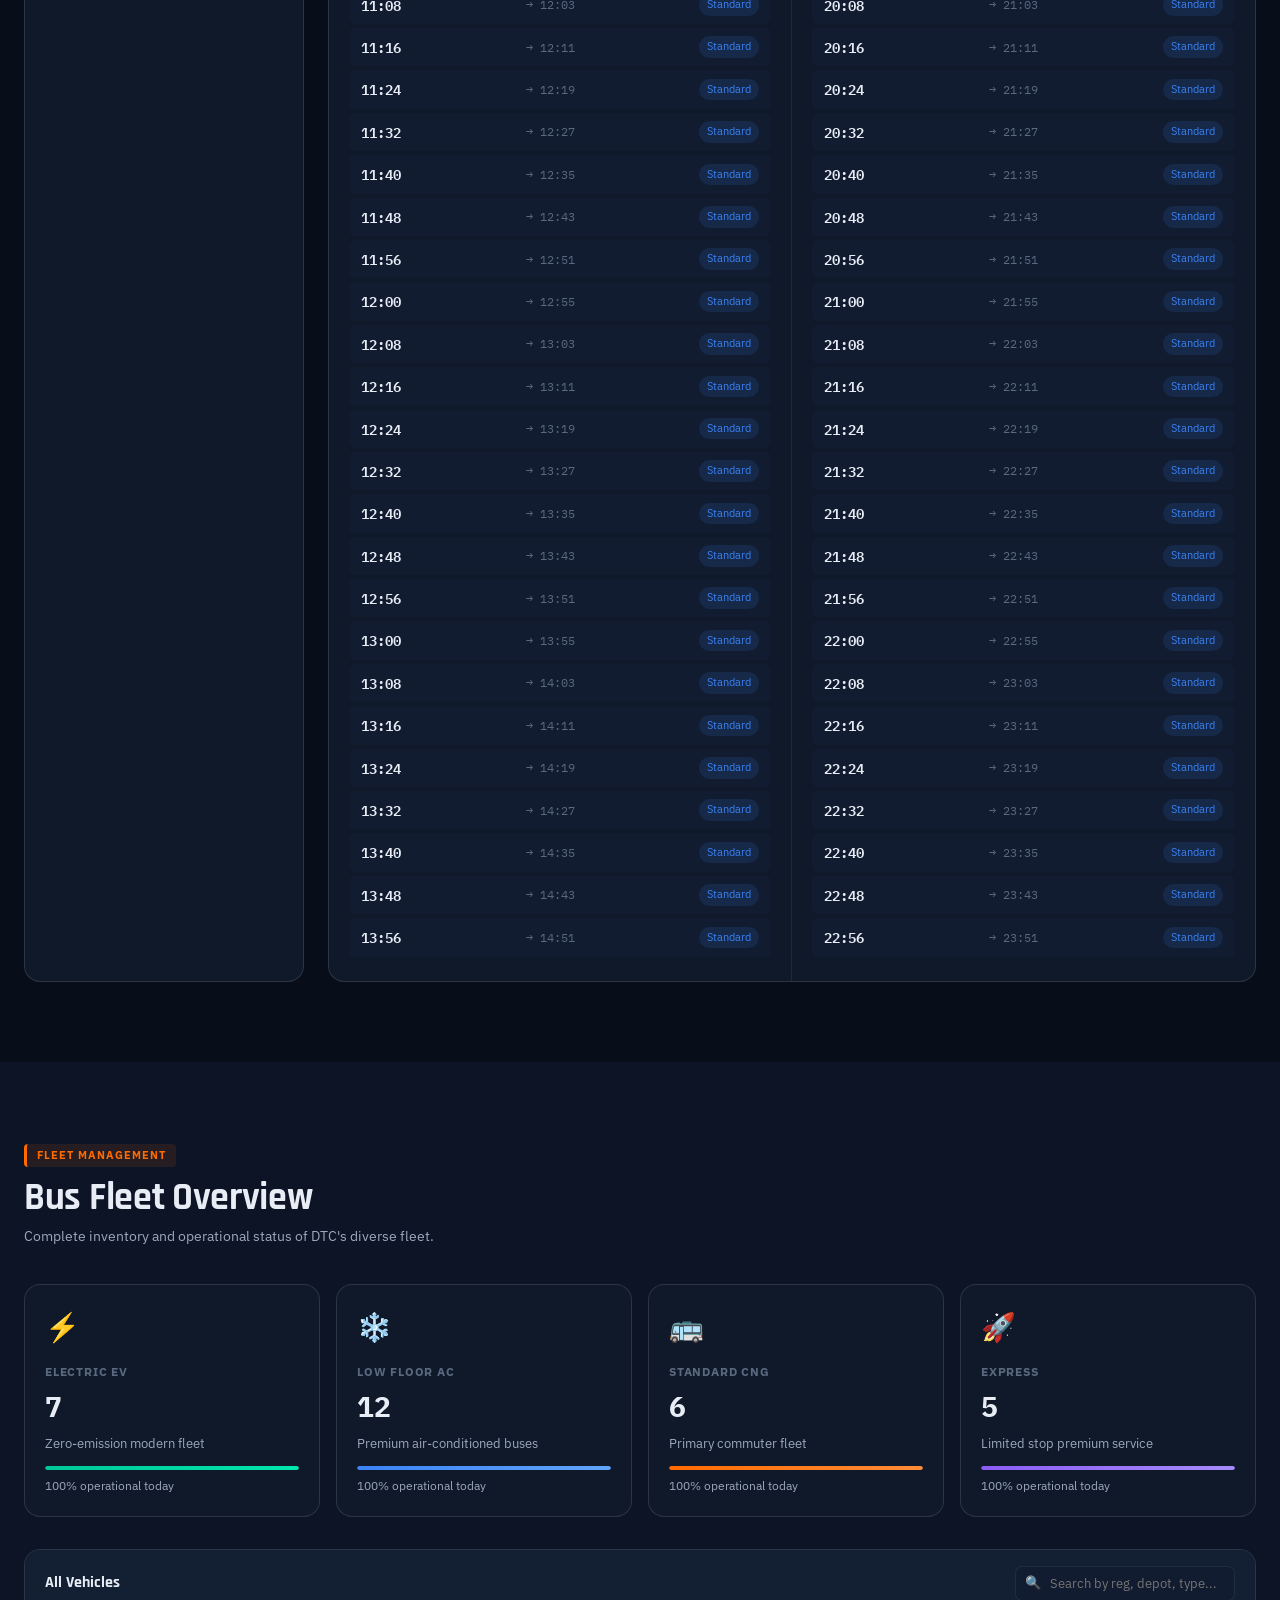
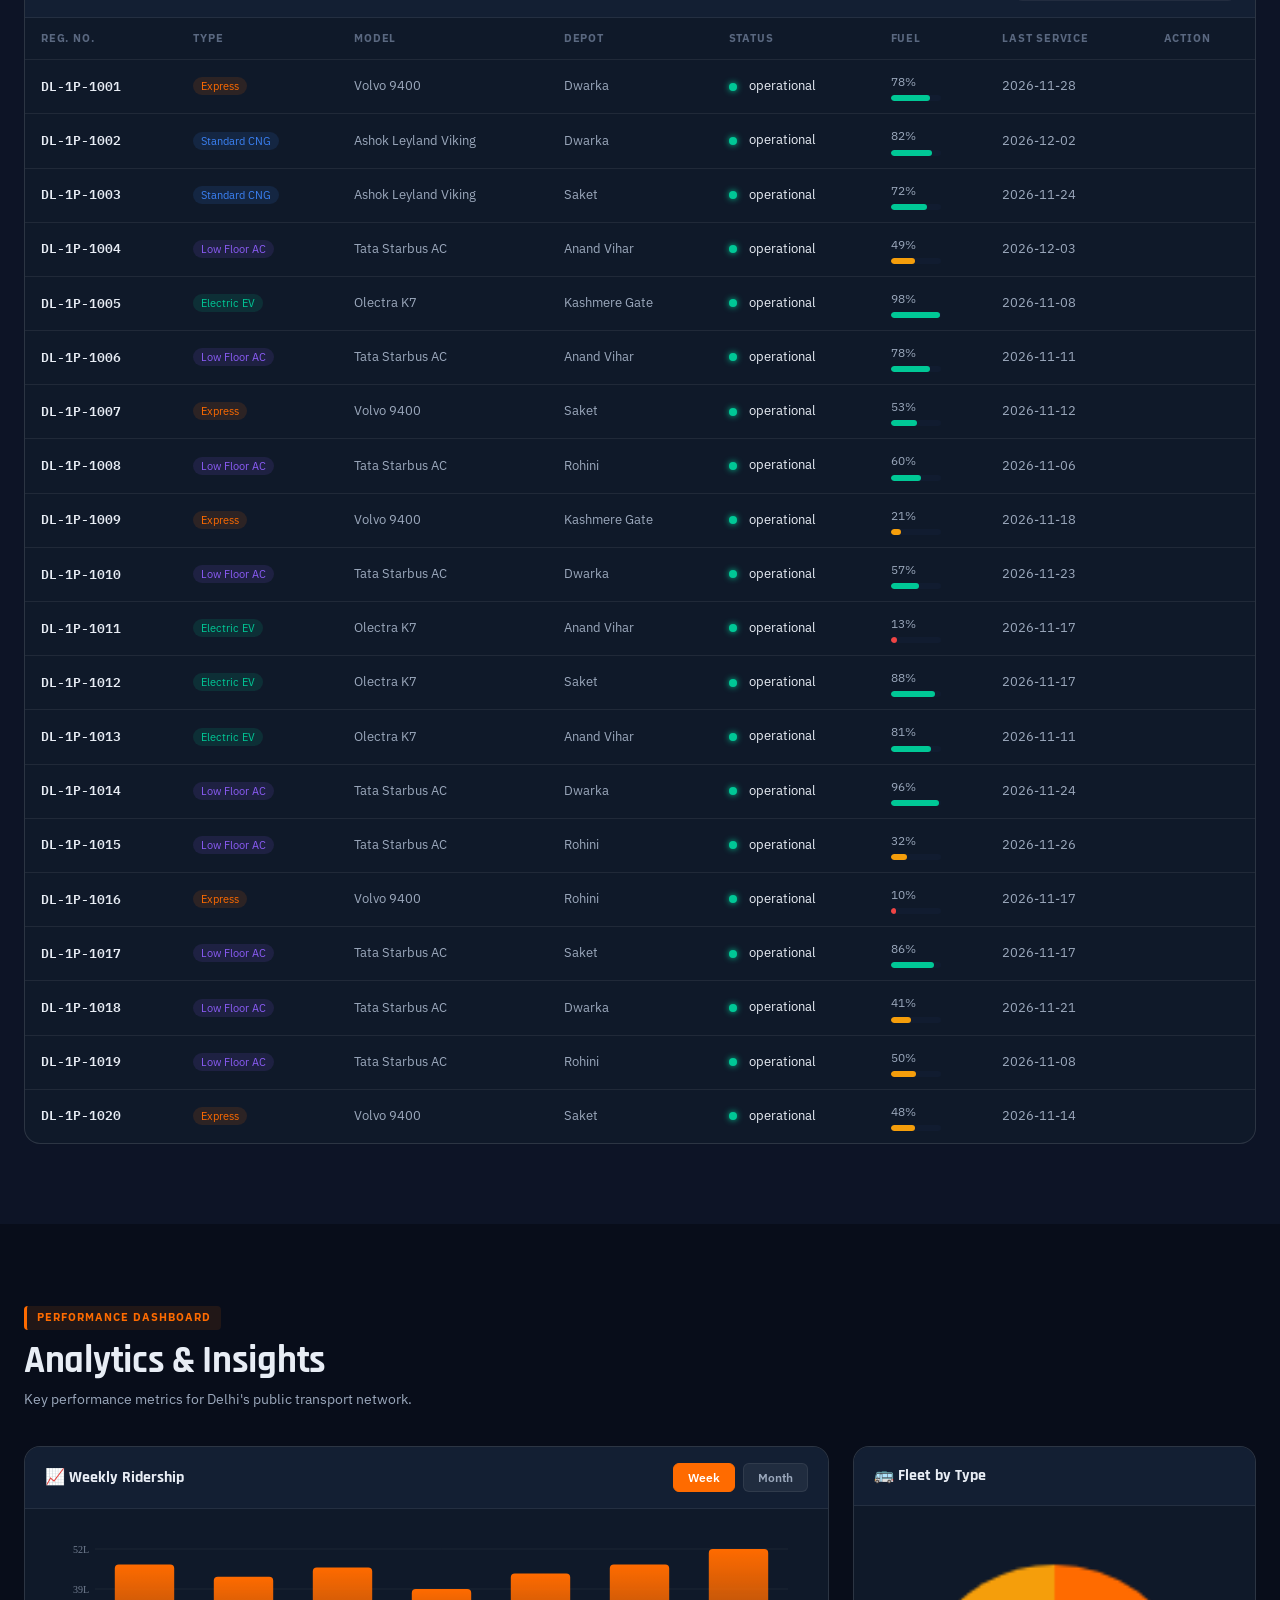
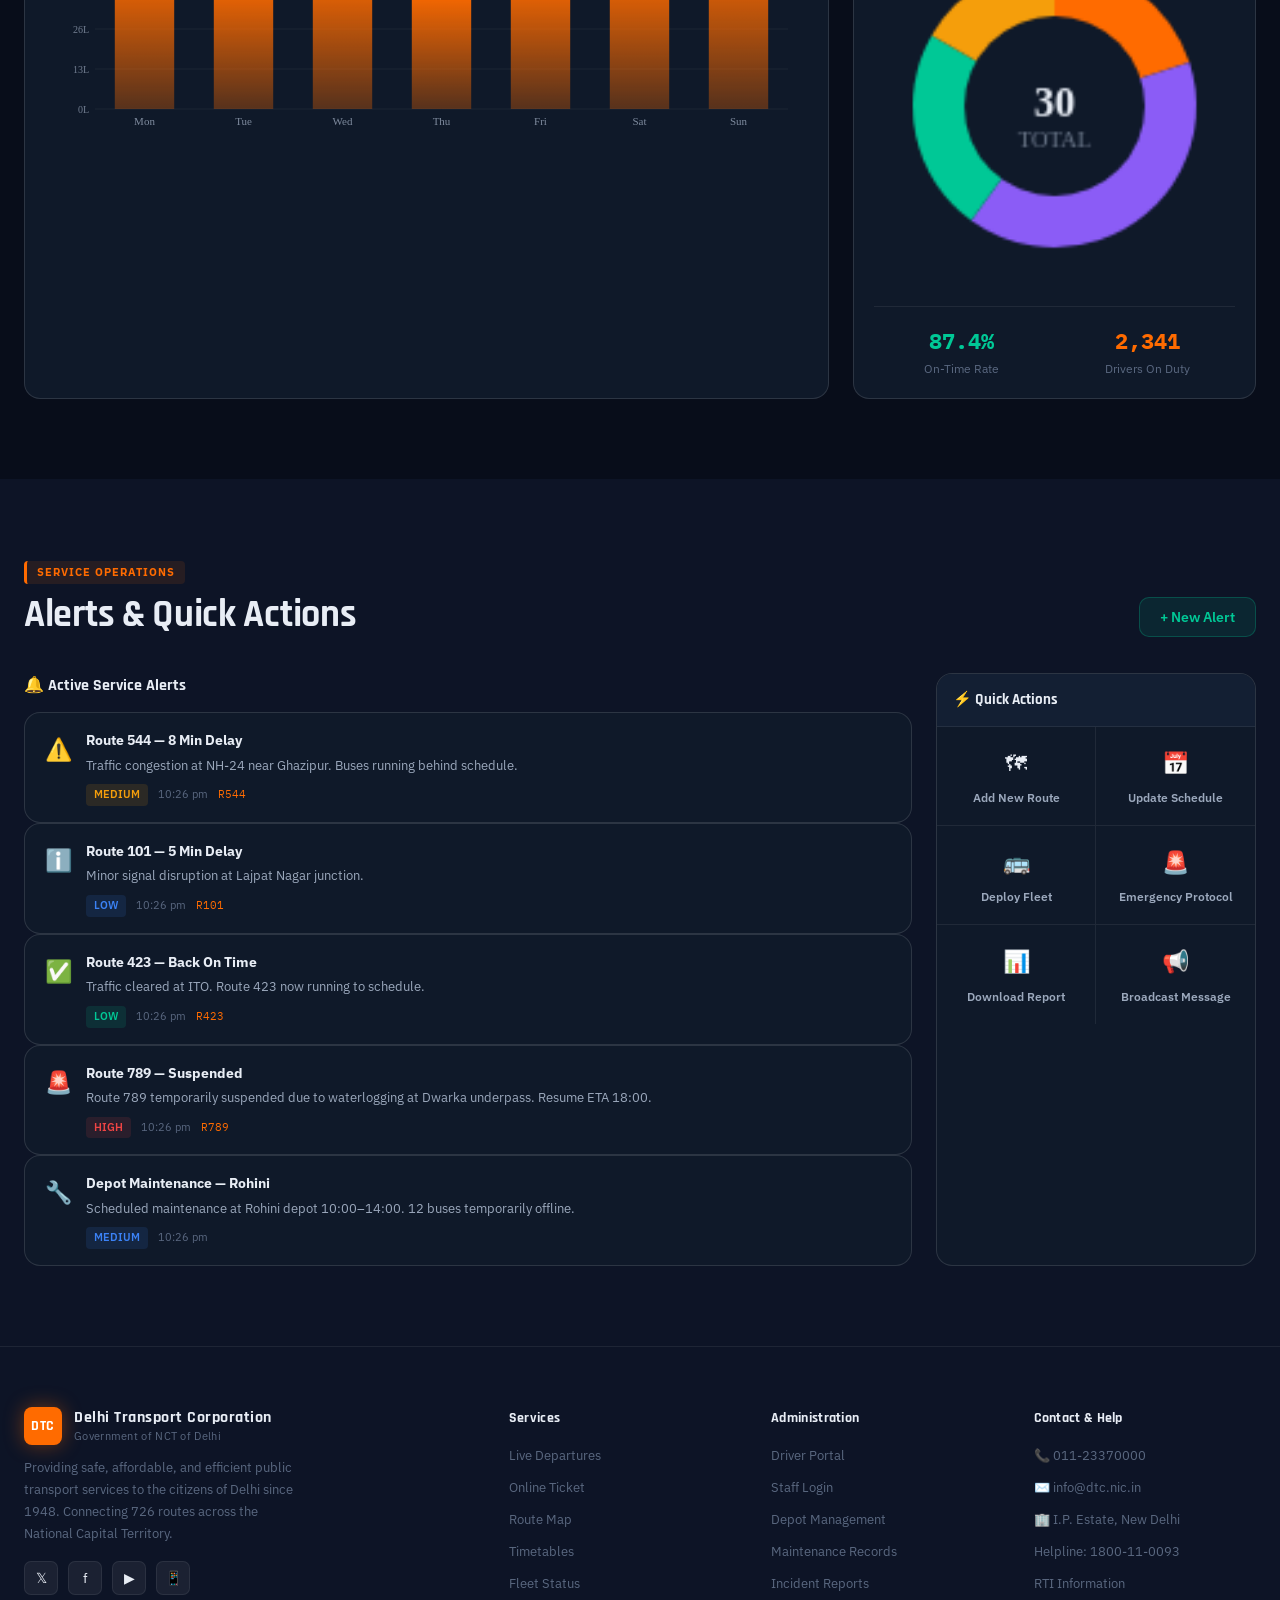
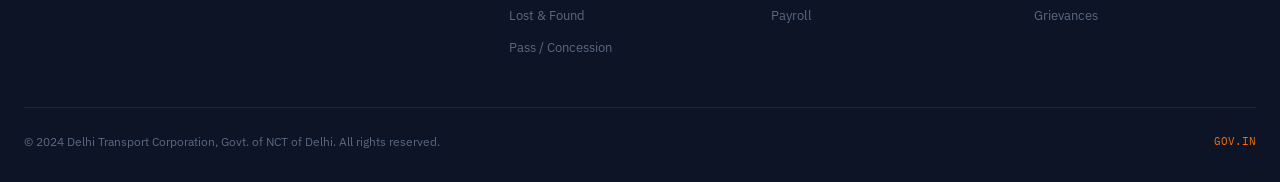
==== commit ad3e7b12: "Add files via upload" ====
--- a/index.html
+++ b/index.html
@@ -684,17 +684,15 @@
     <div class="modal-body">
       <div class="admin-logo">
         <div class="nav-logo" style="width:56px;height:56px;font-size:18px;margin:0 auto 10px">DTC</div>
-        <p>Secure Administrator Access<br>
-          <span style="font-size:11px;color:var(--text3);font-family:var(--font-mono)">demo: admin / dtc2024</span>
-        </p>
+        <p>Secure Administrator Access</p>
       </div>
       <div class="form-row">
         <label>Username</label>
-        <input id="adminUser" type="text" placeholder="Enter username" value="admin">
+        <input id="adminUser" type="text" autocomplete="off">
       </div>
       <div class="form-row">
         <label>Password</label>
-        <input id="adminPass" type="password" placeholder="Enter password" value="dtc2024">
+        <input id="adminPass" type="password" autocomplete="new-password">
       </div>
       <button id="btnAdminLogin" class="btn-login">🔐 Sign In</button>
     </div>
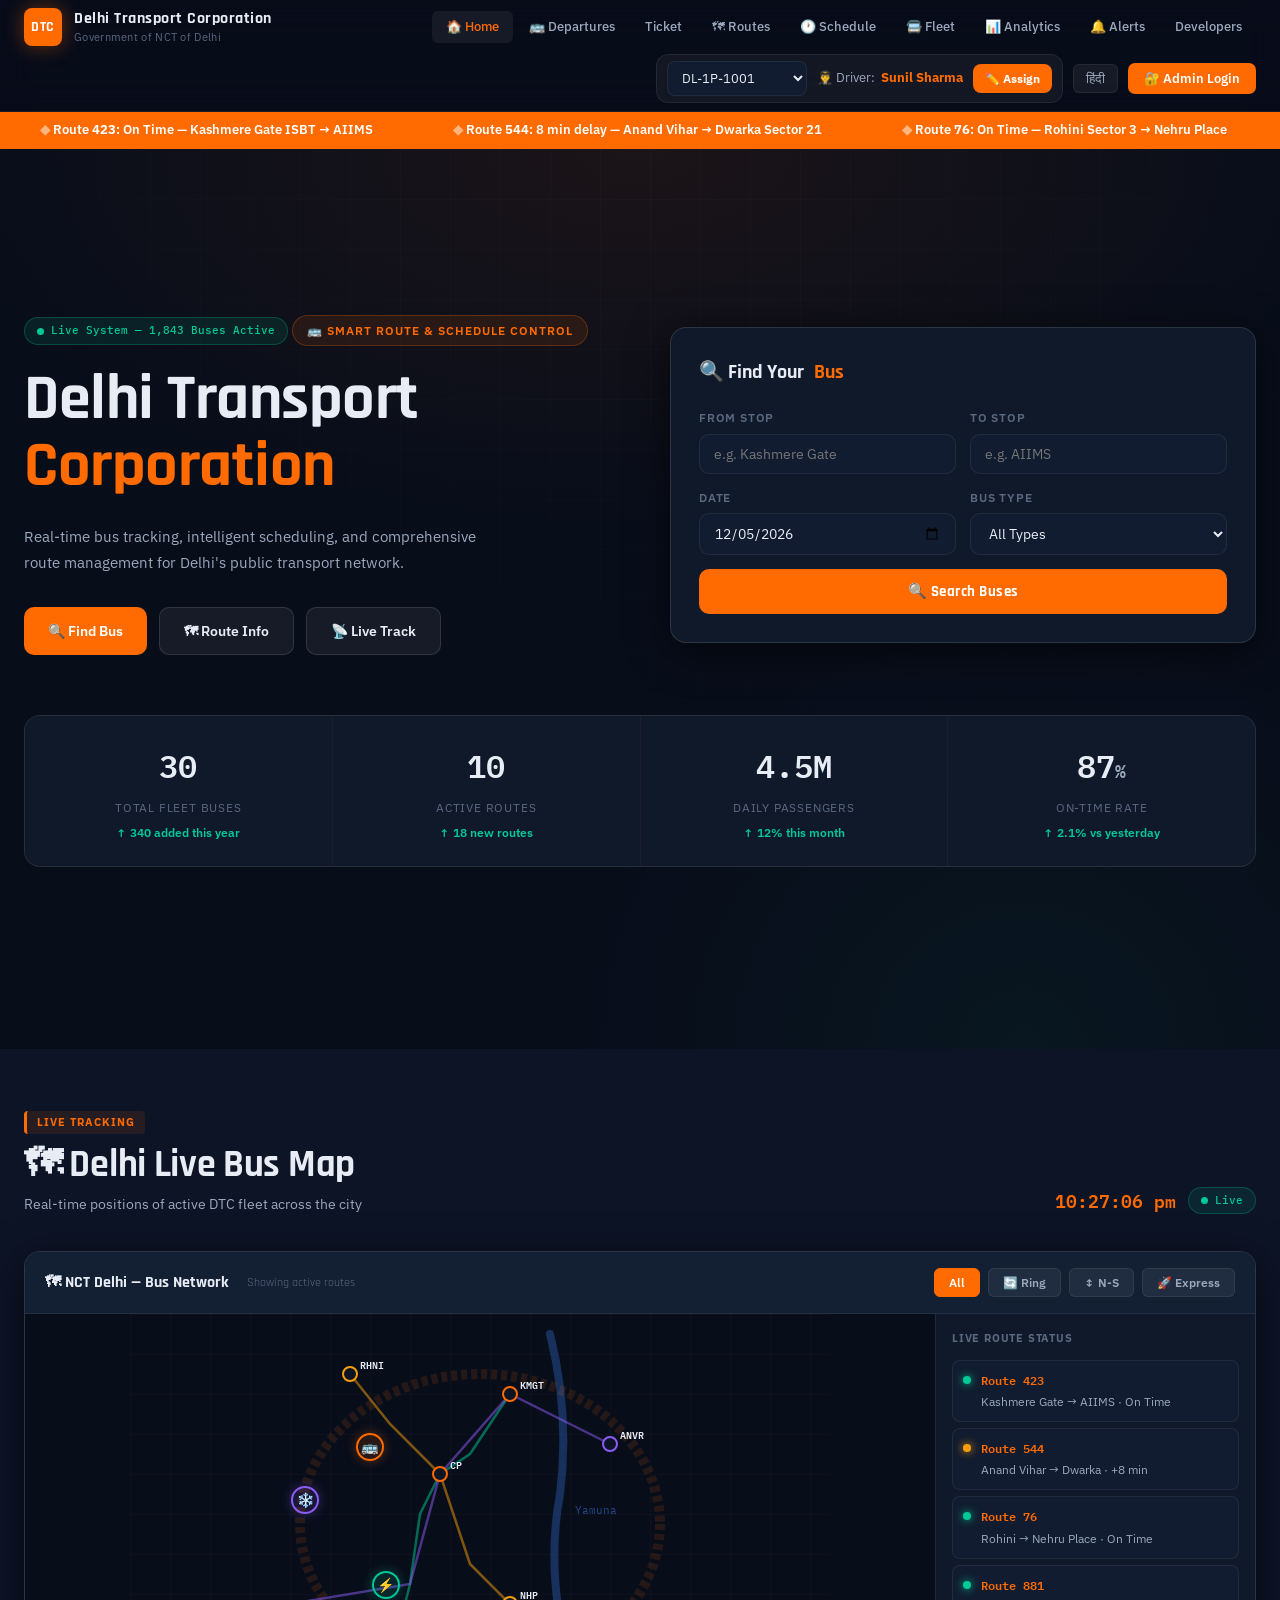
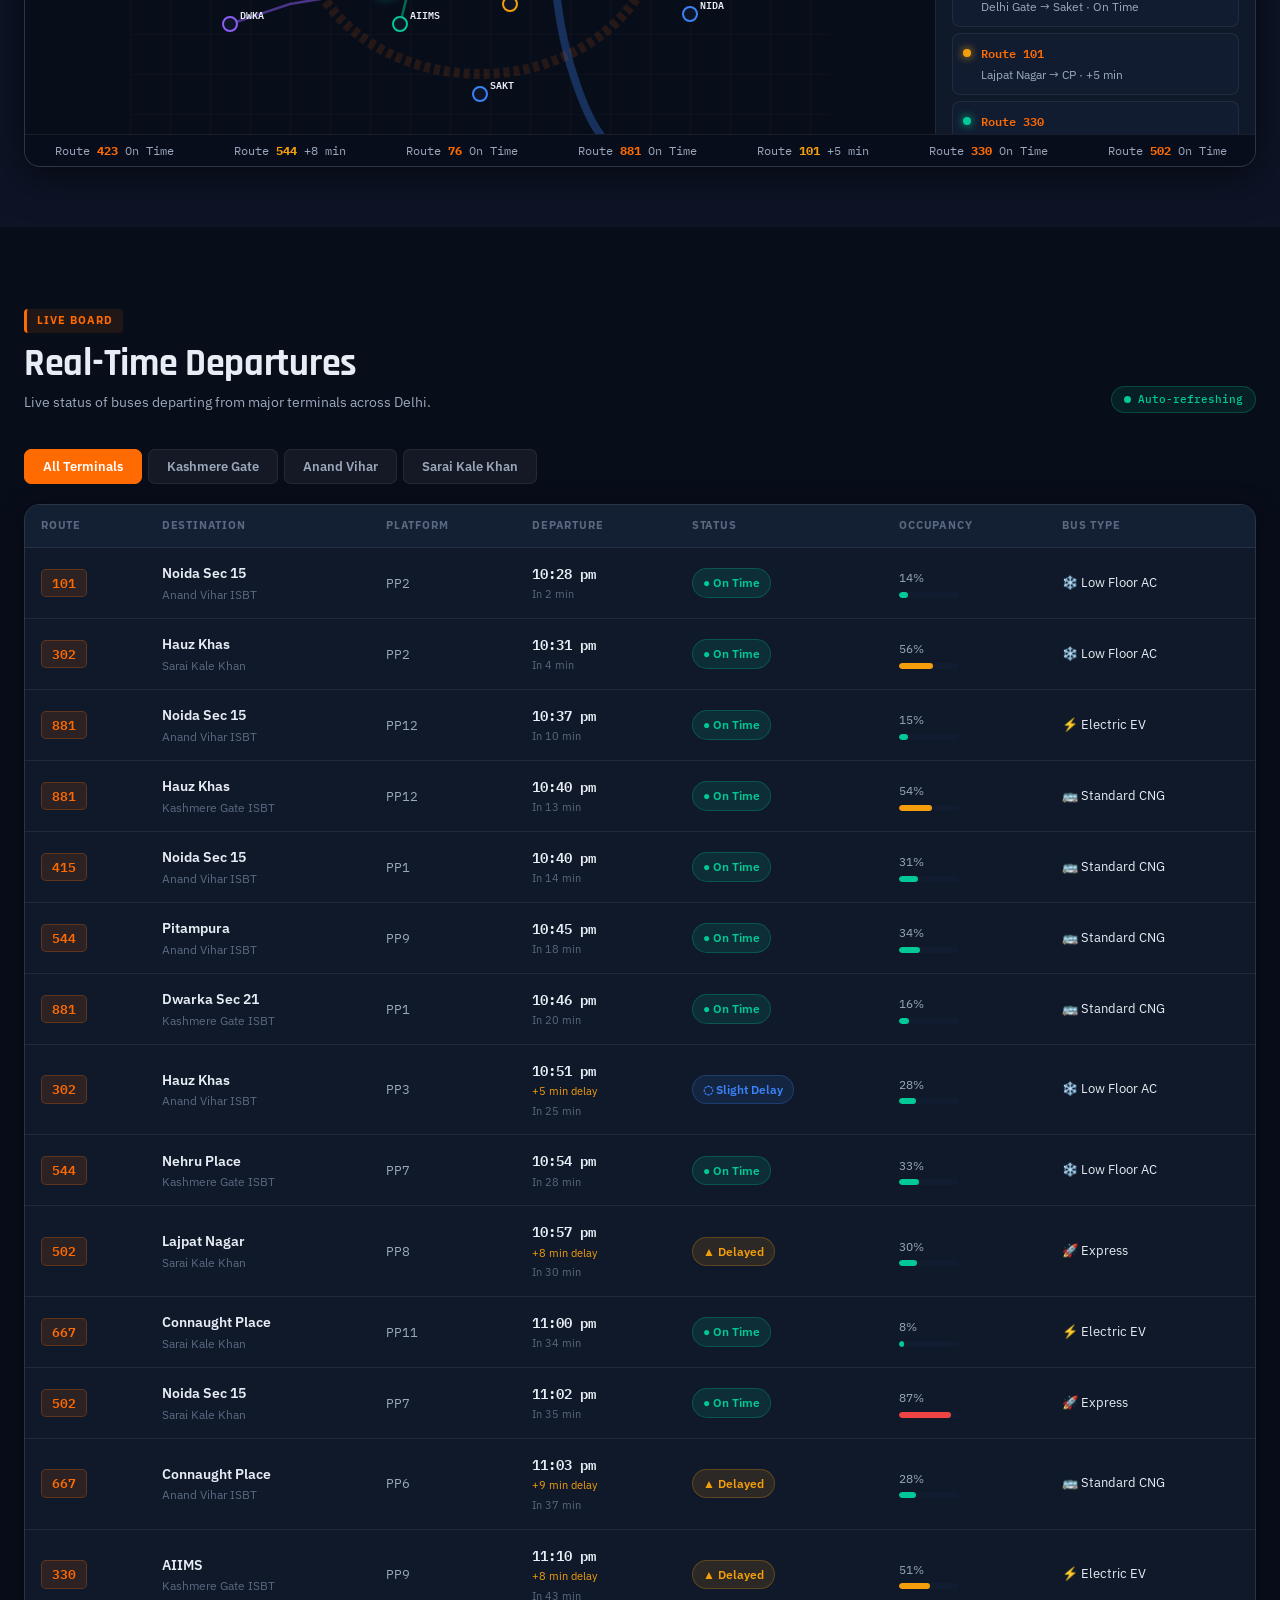
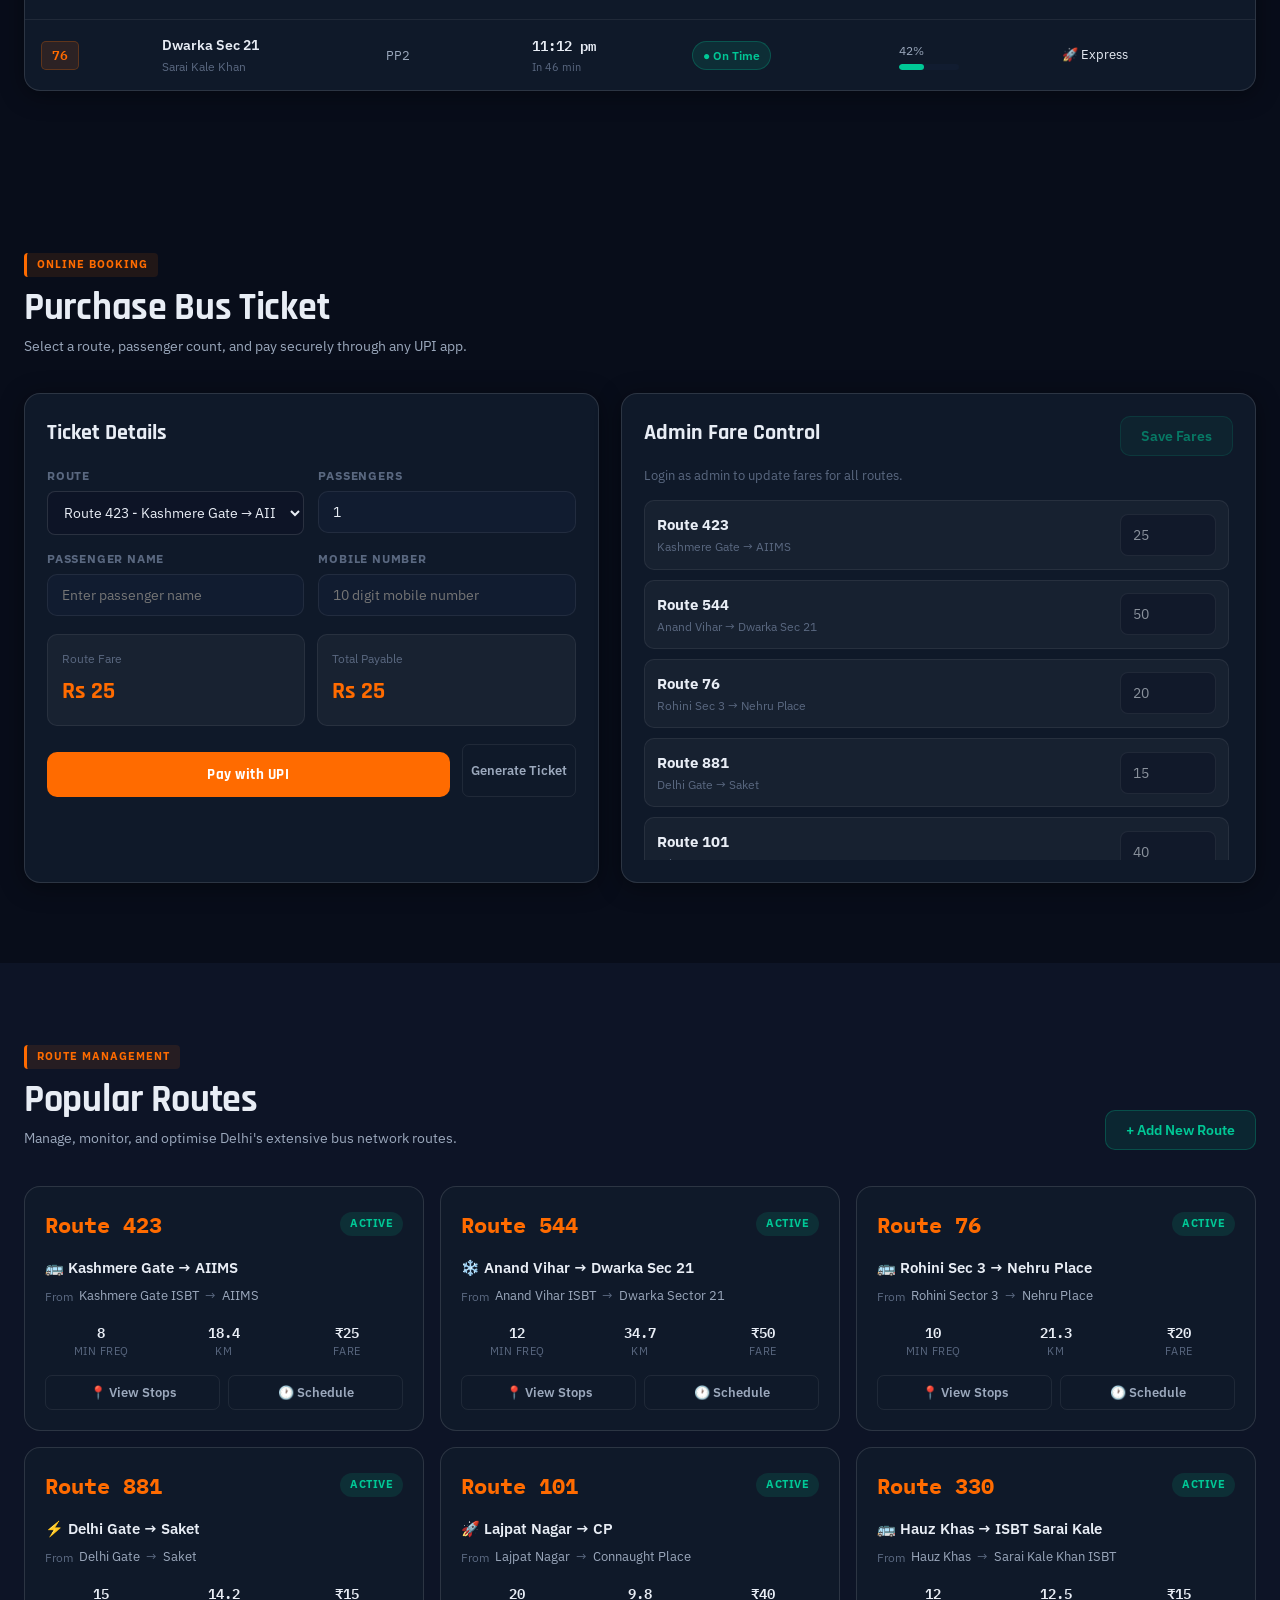
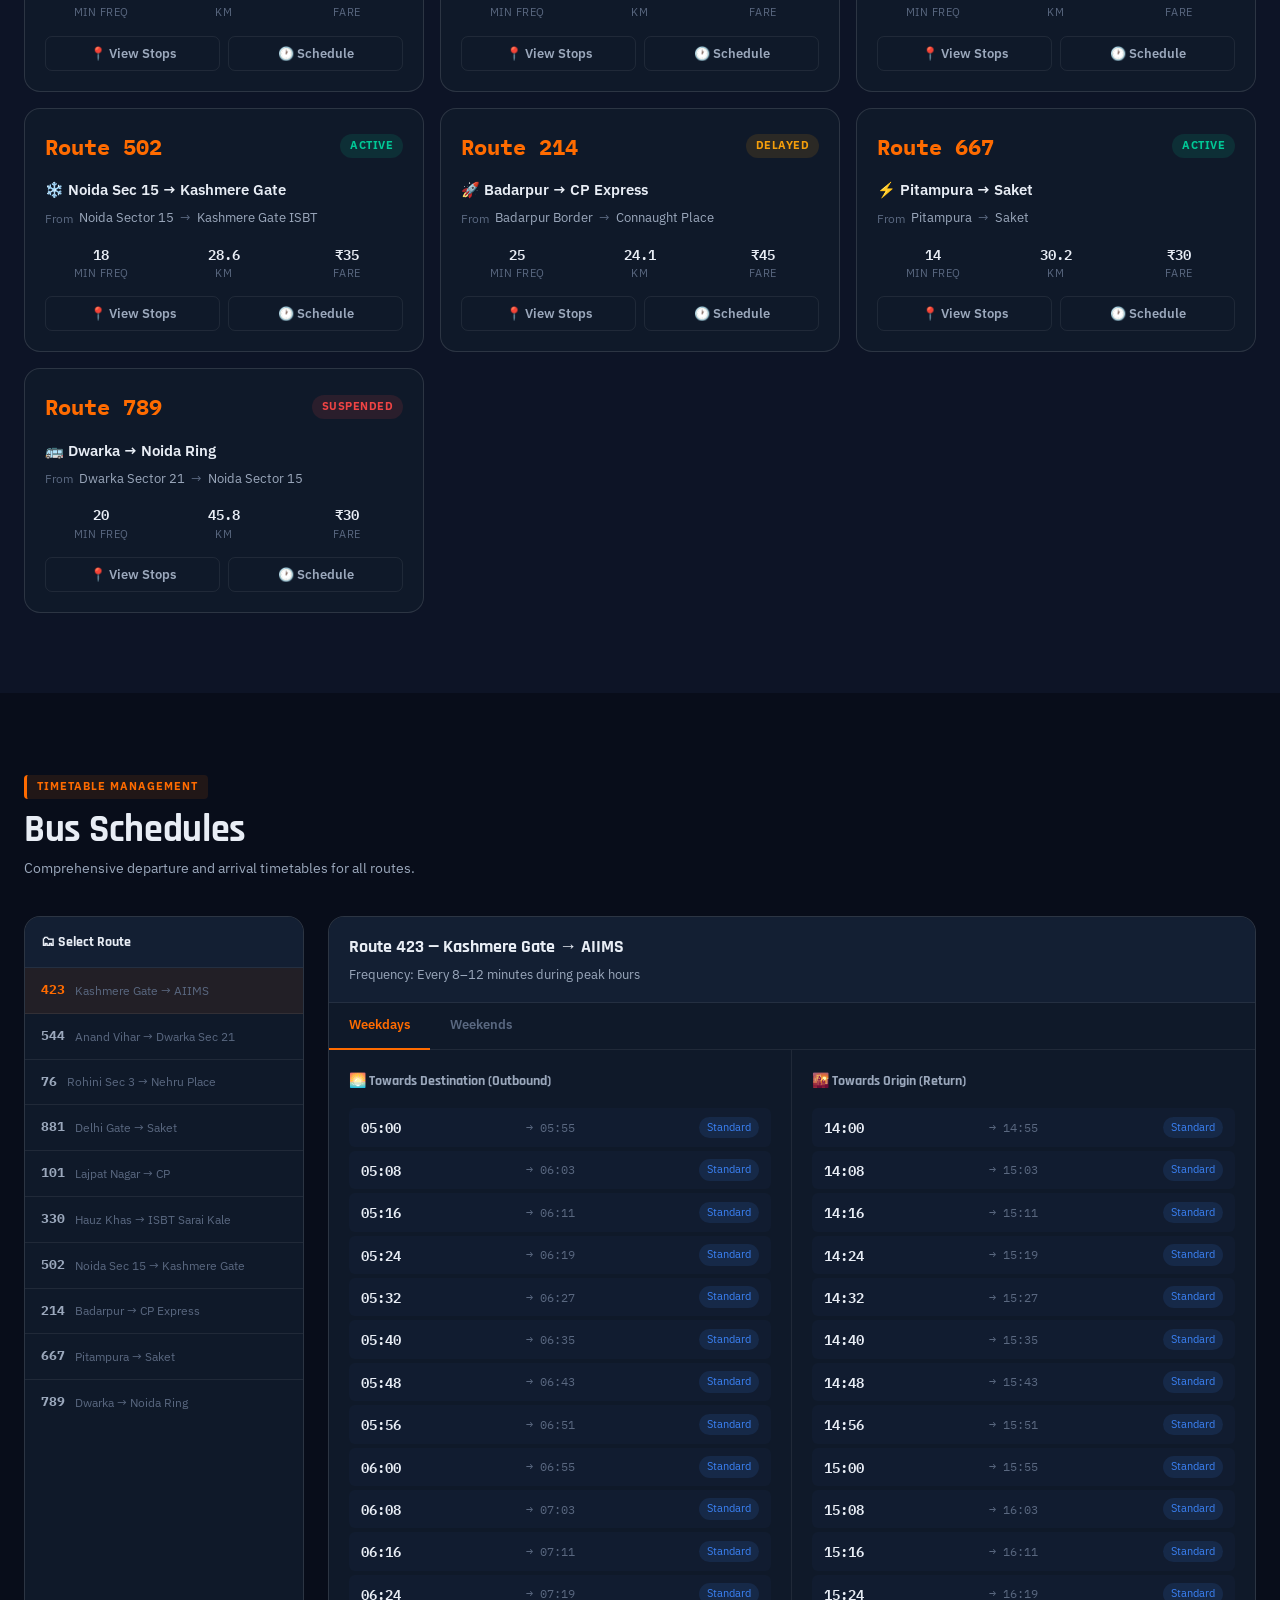
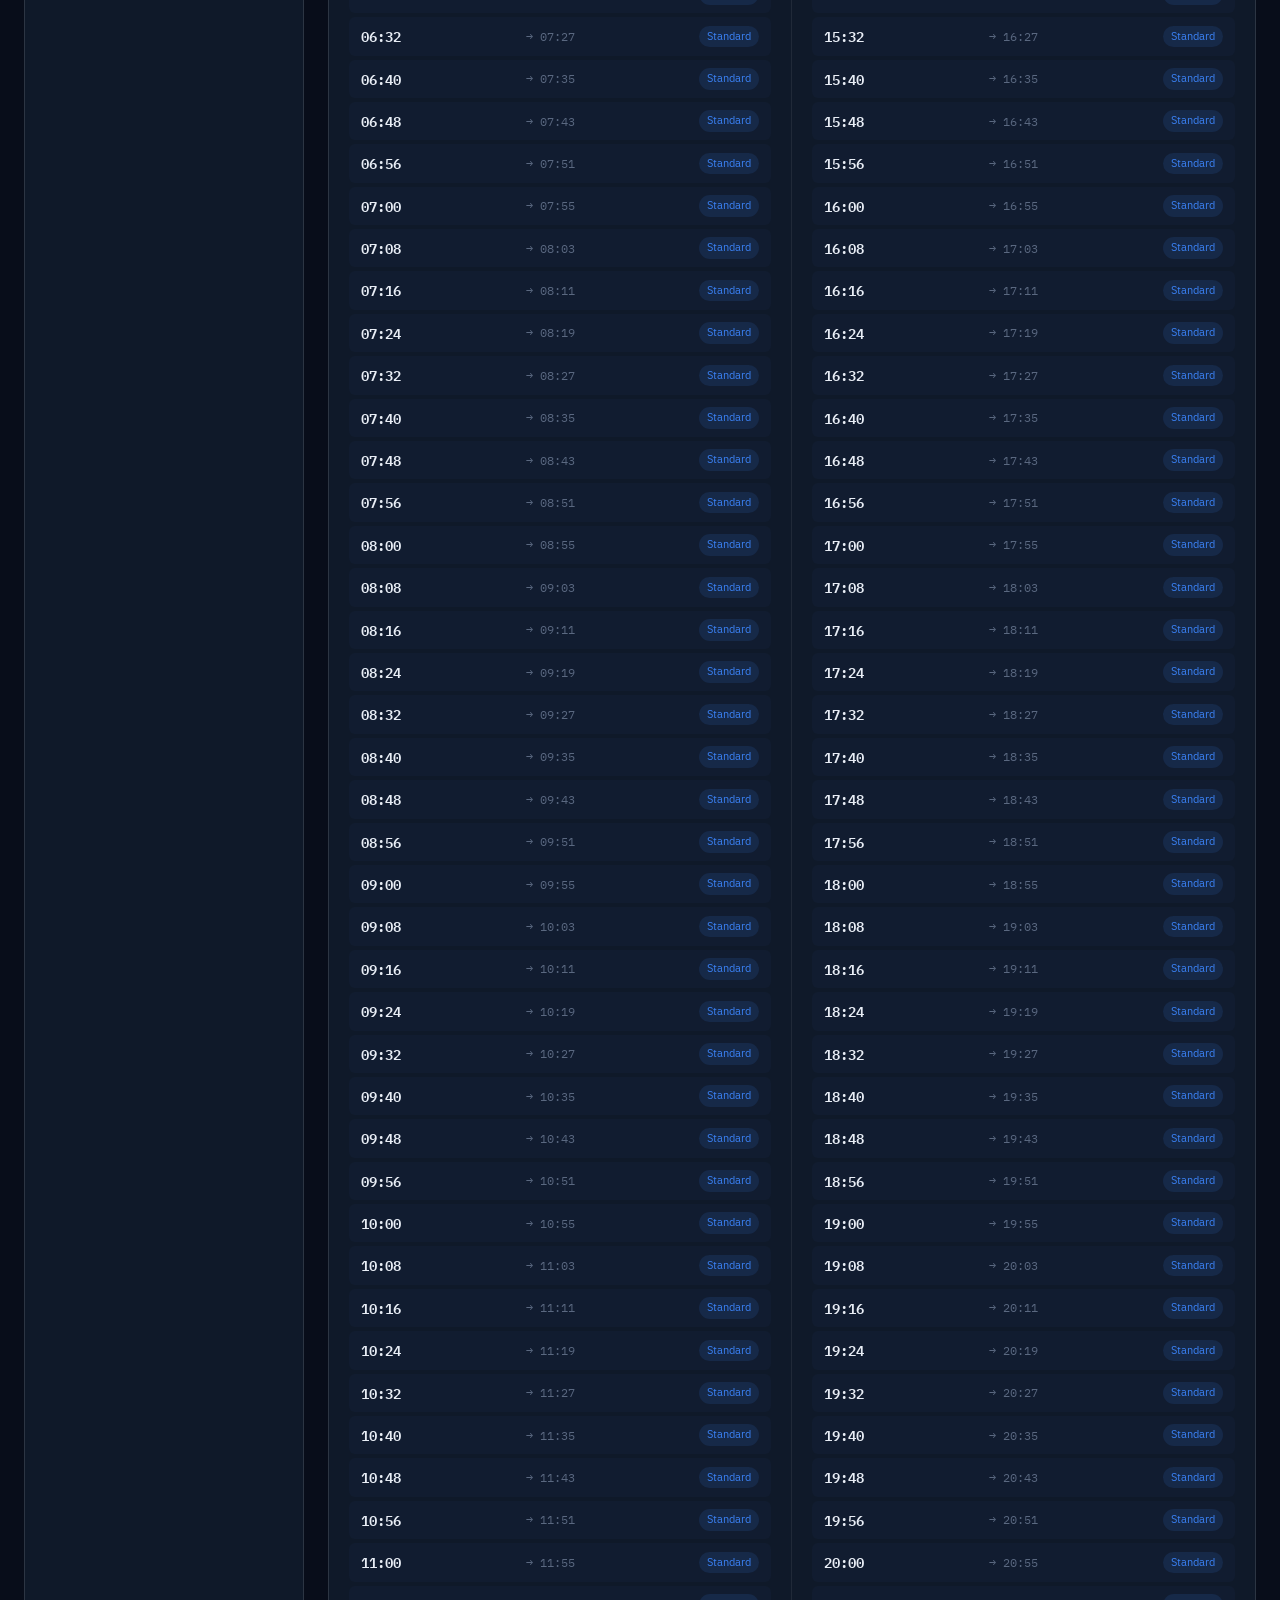
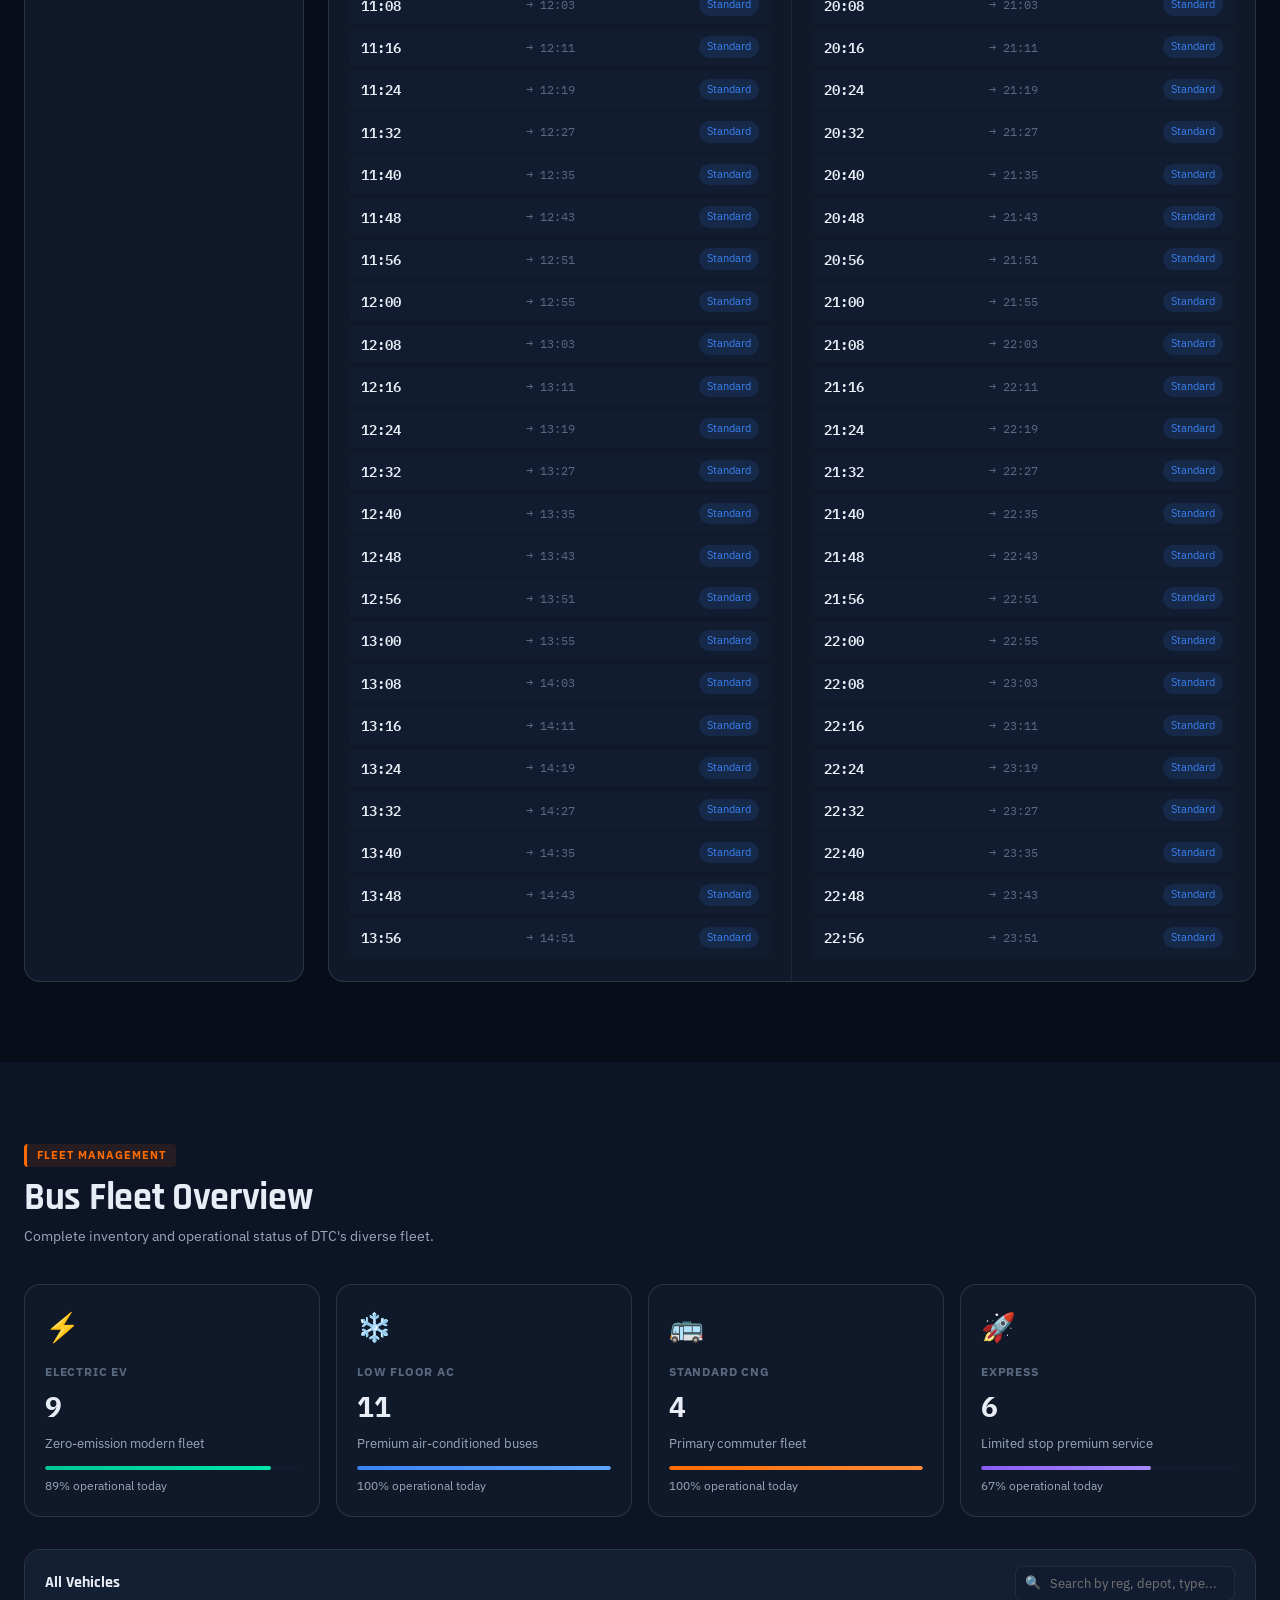
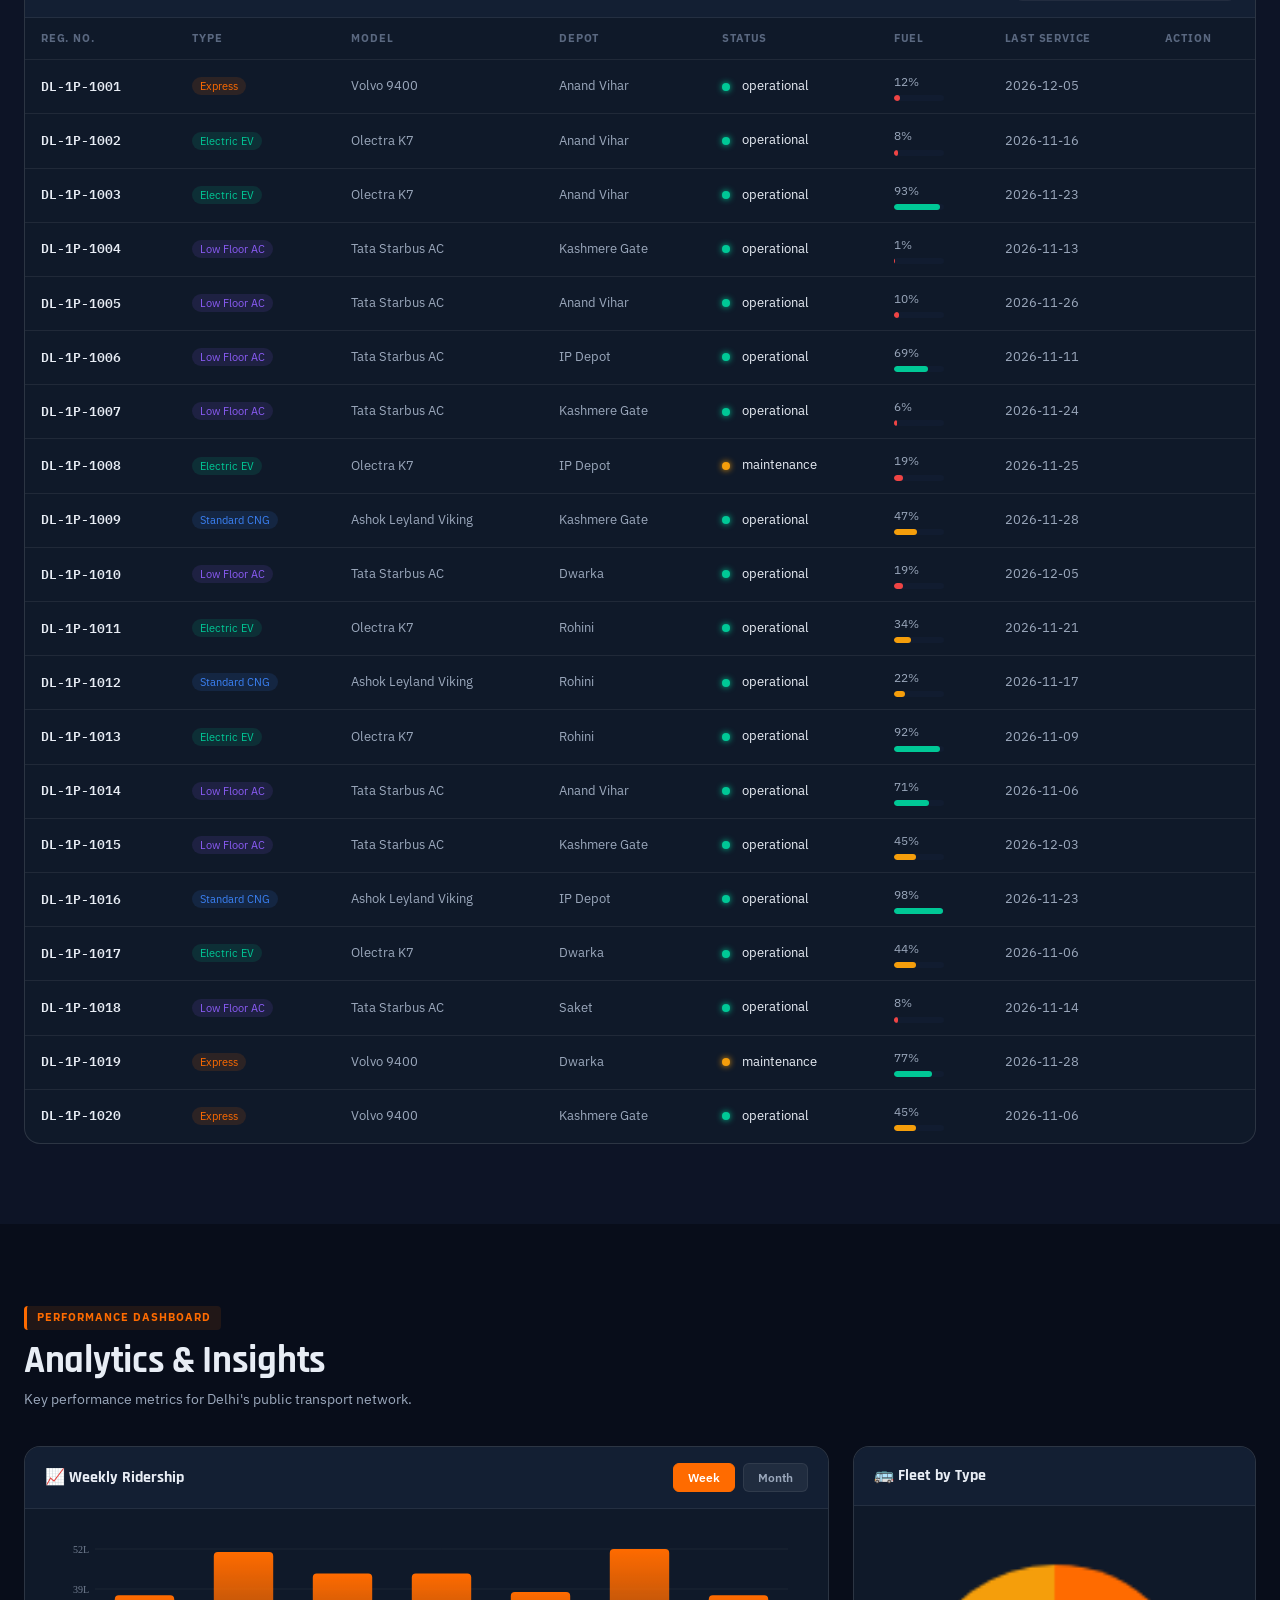
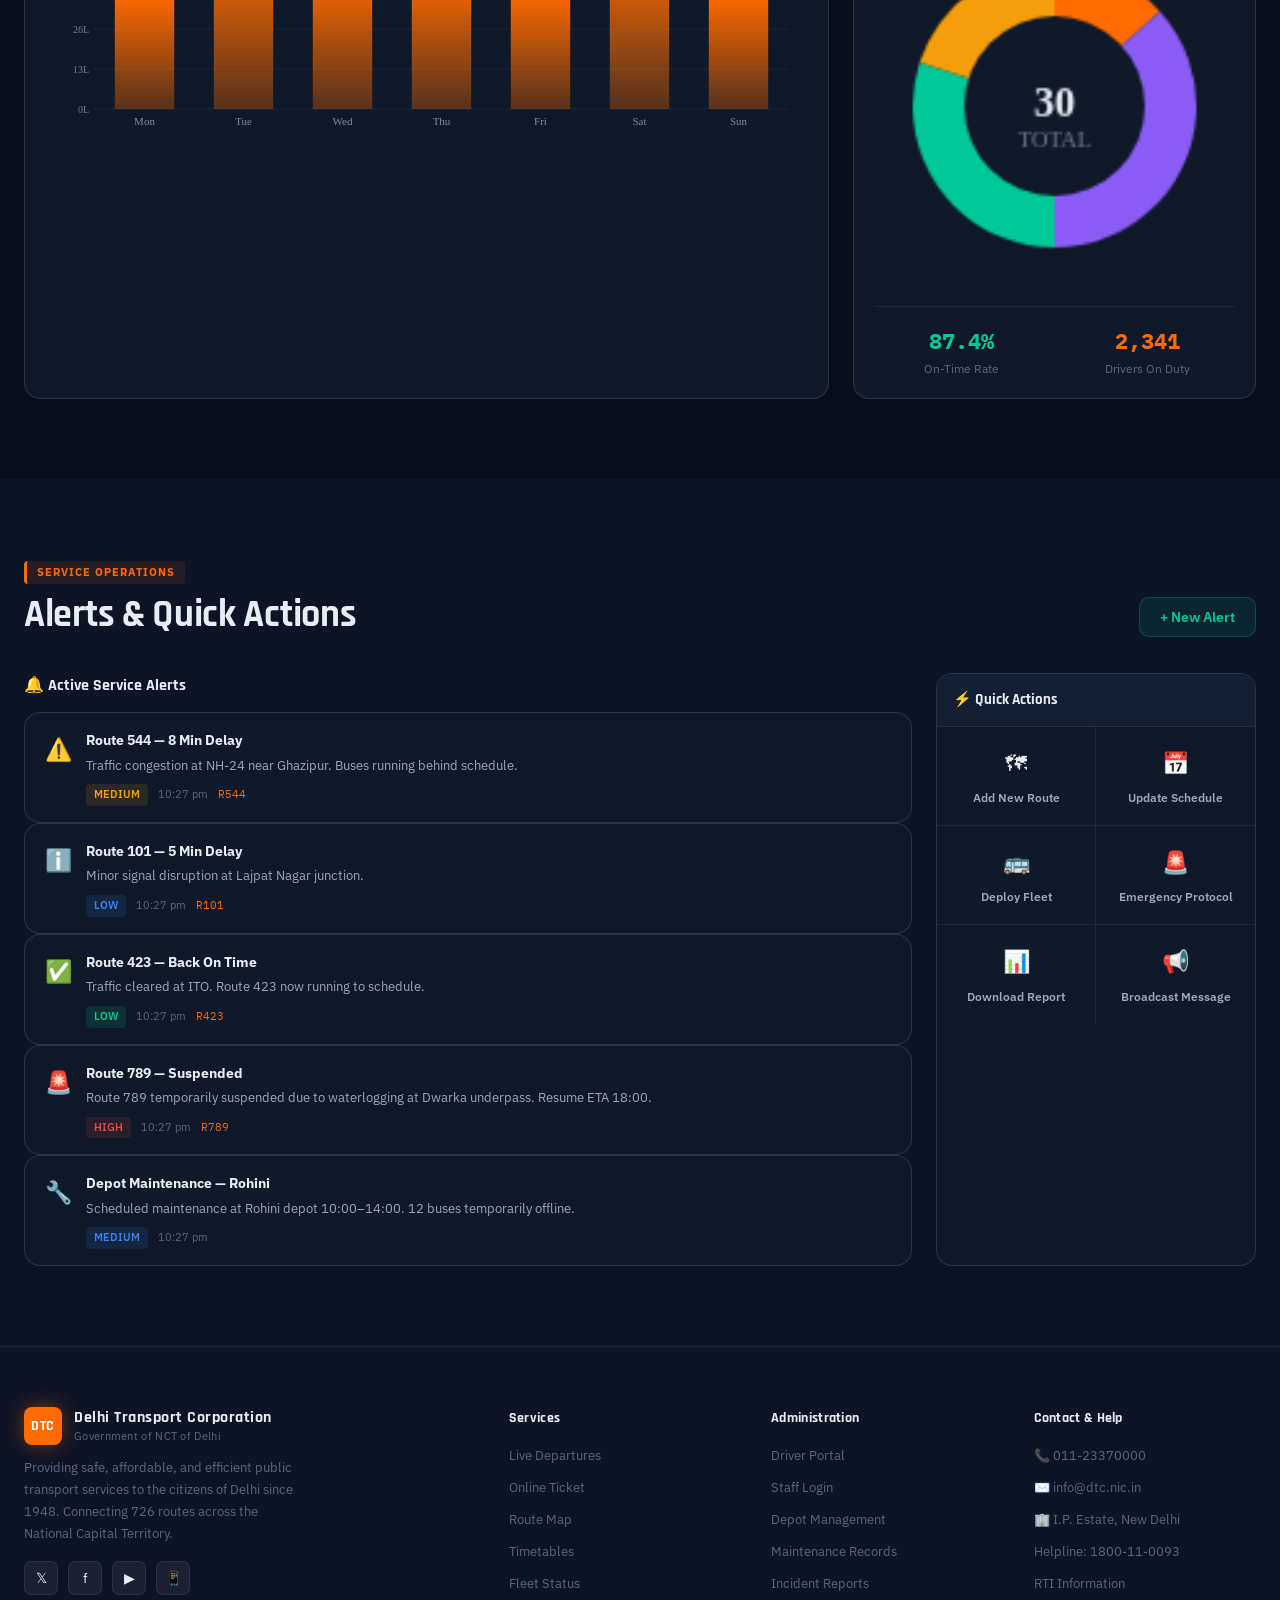
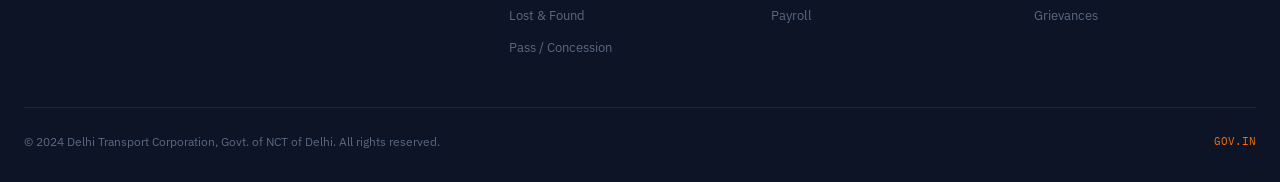
==== commit f11af10d: "Add files via upload" ====
--- a/index.html
+++ b/index.html
@@ -35,6 +35,7 @@
       <li><a href="#fleet">🚍 Fleet</a></li>
       <li><a href="#analytics">📊 Analytics</a></li>
       <li><a href="#alerts-section">🔔 Alerts</a></li>
+      <li><a href="developers.html">Developers</a></li>
       <li class="mobile-driver-panel-item">
         <div class="driver-panel mobile-driver-panel">
           <select id="mobileBusSelect" class="driver-select"></select>
--- a/styles.css
+++ b/styles.css
@@ -781,6 +781,255 @@
 .qa-icon { font-size: 22px; margin-bottom: 8px; }
 .qa-label { font-size: 12px; font-weight: 600; color: var(--text2); }
 
+/* ── Developers ─────────────────────────────────────────────────── */
+#developers {
+  position: relative;
+  overflow: hidden;
+  background:
+    radial-gradient(circle at 18% 18%, rgba(255,107,0,0.14), transparent 28%),
+    radial-gradient(circle at 82% 30%, rgba(59,130,246,0.13), transparent 30%),
+    linear-gradient(135deg, var(--bg), var(--bg2) 58%, #101a2d);
+}
+
+.developers-page #developers {
+  min-height: calc(100vh - 105px);
+  padding-top: 150px;
+}
+
+#developers::before {
+  content: "";
+  position: absolute;
+  inset: 0;
+  pointer-events: none;
+  background-image:
+    linear-gradient(rgba(255,255,255,0.035) 1px, transparent 1px),
+    linear-gradient(90deg, rgba(255,255,255,0.035) 1px, transparent 1px);
+  background-size: 42px 42px;
+  mask-image: linear-gradient(to bottom, transparent, #000 18%, #000 82%, transparent);
+}
+
+.developer-header { position: relative; z-index: 2; }
+
+.developer-showcase {
+  position: relative;
+  z-index: 2;
+  display: grid;
+  grid-template-columns: minmax(280px, 430px) 1fr;
+  gap: 34px;
+  align-items: center;
+}
+
+.developer-stage {
+  position: relative;
+  min-height: 430px;
+  border: 1px solid var(--border2);
+  border-radius: 8px;
+  background: rgba(15,25,41,0.62);
+  box-shadow: var(--shadow2), inset 0 1px 0 rgba(255,255,255,0.05);
+  perspective: 900px;
+  transform-style: preserve-3d;
+  overflow: hidden;
+}
+
+.developer-stage::after {
+  content: "";
+  position: absolute;
+  left: 12%;
+  right: 12%;
+  bottom: 40px;
+  height: 28px;
+  border-radius: 50%;
+  background: rgba(0,0,0,0.36);
+  filter: blur(16px);
+}
+
+.dev-orbit {
+  position: absolute;
+  inset: 62px;
+  border: 1px solid rgba(255,255,255,0.15);
+  border-top-color: var(--primary);
+  border-right-color: rgba(59,130,246,0.72);
+  border-radius: 50%;
+  transform-style: preserve-3d;
+  animation: devSpin 11s linear infinite;
+}
+
+.dev-orbit-two {
+  inset: 96px 50px;
+  border-left-color: var(--green);
+  border-bottom-color: rgba(139,92,246,0.65);
+  animation-duration: 15s;
+  animation-direction: reverse;
+  transform: rotateX(62deg) rotateZ(18deg);
+}
+
+.dev-core {
+  position: absolute;
+  top: 50%;
+  left: 50%;
+  width: 170px;
+  height: 170px;
+  display: grid;
+  place-items: center;
+  text-align: center;
+  border: 1px solid rgba(255,255,255,0.18);
+  border-radius: 8px;
+  background: linear-gradient(145deg, rgba(255,107,0,0.24), rgba(19,31,51,0.92));
+  box-shadow: 0 28px 80px rgba(0,0,0,0.52), 0 0 42px rgba(255,107,0,0.18);
+  transform: translate(-50%, -50%) rotateX(58deg) rotateZ(45deg);
+  animation: coreFloat 4.8s ease-in-out infinite;
+}
+
+.dev-core span,
+.dev-core small {
+  display: block;
+  transform: rotateZ(-45deg) rotateX(-58deg);
+}
+
+.dev-core span {
+  font-family: var(--font-head);
+  font-size: 42px;
+  font-weight: 700;
+  color: var(--text);
+}
+
+.dev-core small {
+  margin-top: -44px;
+  font-family: var(--font-mono);
+  font-size: 11px;
+  color: var(--text2);
+  text-transform: uppercase;
+  letter-spacing: 1px;
+}
+
+.dev-floating-card {
+  position: absolute;
+  padding: 9px 13px;
+  border: 1px solid var(--border2);
+  border-radius: 6px;
+  background: rgba(8,13,26,0.78);
+  color: var(--text);
+  font-family: var(--font-mono);
+  font-size: 12px;
+  box-shadow: var(--shadow);
+  animation: labelFloat 4.2s ease-in-out infinite;
+}
+
+.dev-card-a { top: 74px; left: 42px; color: var(--primary2); }
+.dev-card-b { right: 38px; top: 152px; color: var(--green2); animation-delay: .7s; }
+.dev-card-c { left: 74px; bottom: 86px; color: #c4b5fd; animation-delay: 1.2s; }
+
+.developers-grid {
+  display: grid;
+  grid-template-columns: repeat(2, minmax(0, 1fr));
+  gap: 18px;
+}
+
+.developer-card {
+  position: relative;
+  display: grid;
+  grid-template-columns: 62px 1fr;
+  gap: 16px;
+  min-height: 178px;
+  padding: 22px;
+  border: 1px solid var(--border2);
+  border-radius: 8px;
+  background: linear-gradient(145deg, rgba(255,255,255,0.045), rgba(15,25,41,0.86));
+  box-shadow: var(--shadow);
+  transform-style: preserve-3d;
+  animation: cardRise .7s ease both, cardDrift 5.5s ease-in-out infinite;
+  animation-delay: var(--delay), calc(var(--delay) + .7s);
+  transition: transform .25s ease, border-color .25s ease, box-shadow .25s ease;
+}
+
+.developer-card::before {
+  content: "";
+  position: absolute;
+  inset: 0;
+  border-radius: inherit;
+  background: linear-gradient(135deg, color-mix(in srgb, var(--accent) 28%, transparent), transparent 42%);
+  opacity: .38;
+  pointer-events: none;
+}
+
+.developer-card:hover {
+  border-color: color-mix(in srgb, var(--accent) 62%, var(--border2));
+  box-shadow: 0 18px 60px rgba(0,0,0,0.55);
+  transform: translateY(-7px) rotateX(4deg) rotateY(-4deg);
+}
+
+.developer-avatar {
+  position: relative;
+  z-index: 1;
+  width: 58px;
+  height: 58px;
+  display: grid;
+  place-items: center;
+  border-radius: 8px;
+  background: color-mix(in srgb, var(--accent) 22%, rgba(255,255,255,0.04));
+  border: 1px solid color-mix(in srgb, var(--accent) 58%, var(--border2));
+  color: var(--text);
+  font-family: var(--font-head);
+  font-size: 22px;
+  font-weight: 700;
+}
+
+.developer-card h2,
+.developer-card h3 {
+  position: relative;
+  z-index: 1;
+  margin: 3px 0 8px;
+  font-family: var(--font-head);
+  font-size: 25px;
+  line-height: 1.05;
+  color: var(--text);
+}
+
+.developer-role {
+  position: relative;
+  z-index: 1;
+  color: var(--accent);
+  font-family: var(--font-mono);
+  font-size: 11px;
+  font-weight: 600;
+  text-transform: uppercase;
+  letter-spacing: .7px;
+}
+
+.developer-card span {
+  position: relative;
+  z-index: 1;
+  display: block;
+  color: var(--text2);
+  font-size: 13px;
+  line-height: 1.65;
+}
+
+@keyframes devSpin {
+  from { transform: rotateX(68deg) rotateZ(0deg); }
+  to { transform: rotateX(68deg) rotateZ(360deg); }
+}
+
+@keyframes coreFloat {
+  0%, 100% { transform: translate(-50%, -50%) rotateX(58deg) rotateZ(45deg) translateZ(0); }
+  50% { transform: translate(-50%, -56%) rotateX(58deg) rotateZ(45deg) translateZ(34px); }
+}
+
+@keyframes labelFloat {
+  0%, 100% { transform: translate3d(0,0,34px); }
+  50% { transform: translate3d(0,-14px,54px); }
+}
+
+@keyframes cardRise {
+  from { opacity: 0; transform: translateY(22px) rotateX(10deg); }
+  to { opacity: 1; transform: translateY(0) rotateX(0); }
+}
+
+@keyframes cardDrift {
+  0%, 100% { translate: 0 0; }
+  50% { translate: 0 -5px; }
+}
+
 /* ── Footer ──────────────────────────────────────────────────────── */
 footer {
   background: var(--bg2); border-top: 1px solid var(--border);
@@ -1070,6 +1319,8 @@
   .alerts-layout { grid-template-columns: 1fr; }
   .map-body { grid-template-columns: 1fr; }
   .map-sidebar { display: none; }
+  .developer-showcase { grid-template-columns: 1fr; }
+  .developer-stage { min-height: 360px; }
 }
 
 @media (max-width: 768px) {
@@ -1090,6 +1341,14 @@
   .ticket-summary,
   .ticket-actions { grid-template-columns: 1fr; }
   .ticket-panel-head { flex-direction: column; }
+  .developers-grid { grid-template-columns: 1fr; }
+  .developer-stage { min-height: 300px; }
+  .dev-orbit { inset: 44px; }
+  .dev-orbit-two { inset: 78px 38px; }
+  .dev-core { width: 132px; height: 132px; }
+  .dev-core span { font-size: 34px; }
+  .dev-core small { margin-top: -34px; }
+  .developer-card { min-height: auto; }
 }
 
 @media (max-width: 480px) {
@@ -1165,6 +1424,8 @@
   }
   .map-controls { flex-wrap: wrap; }
   .schedule-selector { max-height: 280px; overflow-y: auto; }
+  .developer-showcase { grid-template-columns: 1fr; }
+  .developer-stage { min-height: 360px; }
 }
 
 @media (max-width: 768px) {
@@ -1257,6 +1518,14 @@
   .donut-wrap { align-items: flex-start; flex-direction: column; }
   .qa-grid { grid-template-columns: 1fr; }
   .qa-item { border-right: none; }
+  .developers-grid { grid-template-columns: 1fr; }
+  .developer-stage { min-height: 300px; }
+  .dev-orbit { inset: 44px; }
+  .dev-orbit-two { inset: 78px 38px; }
+  .dev-core { width: 132px; height: 132px; }
+  .dev-core span { font-size: 34px; }
+  .dev-core small { margin-top: -34px; }
+  .developer-card { min-height: auto; }
 
   .modal-overlay { align-items: flex-start; padding: 18px 12px; overflow-y: auto; }
   .modal { max-height: none; }
@@ -1299,7 +1568,24 @@
   .btn-add { width: 100%; }
   .fare-row { grid-template-columns: 1fr; }
   .tab-bar { grid-template-columns: 1fr; }
+  .developer-card {
+    grid-template-columns: 1fr;
+    padding: 18px;
+  }
+  .dev-floating-card { font-size: 11px; }
+  .dev-card-a { left: 24px; }
+  .dev-card-b { right: 18px; }
+  .dev-card-c { left: 28px; bottom: 68px; }
   .footer-bottom { gap: 10px; }
+}
+
+@media (prefers-reduced-motion: reduce) {
+  .dev-orbit,
+  .dev-core,
+  .dev-floating-card,
+  .developer-card {
+    animation: none;
+  }
 }
 
 /* ── Utility ─────────────────────────────────────────────────────── */
